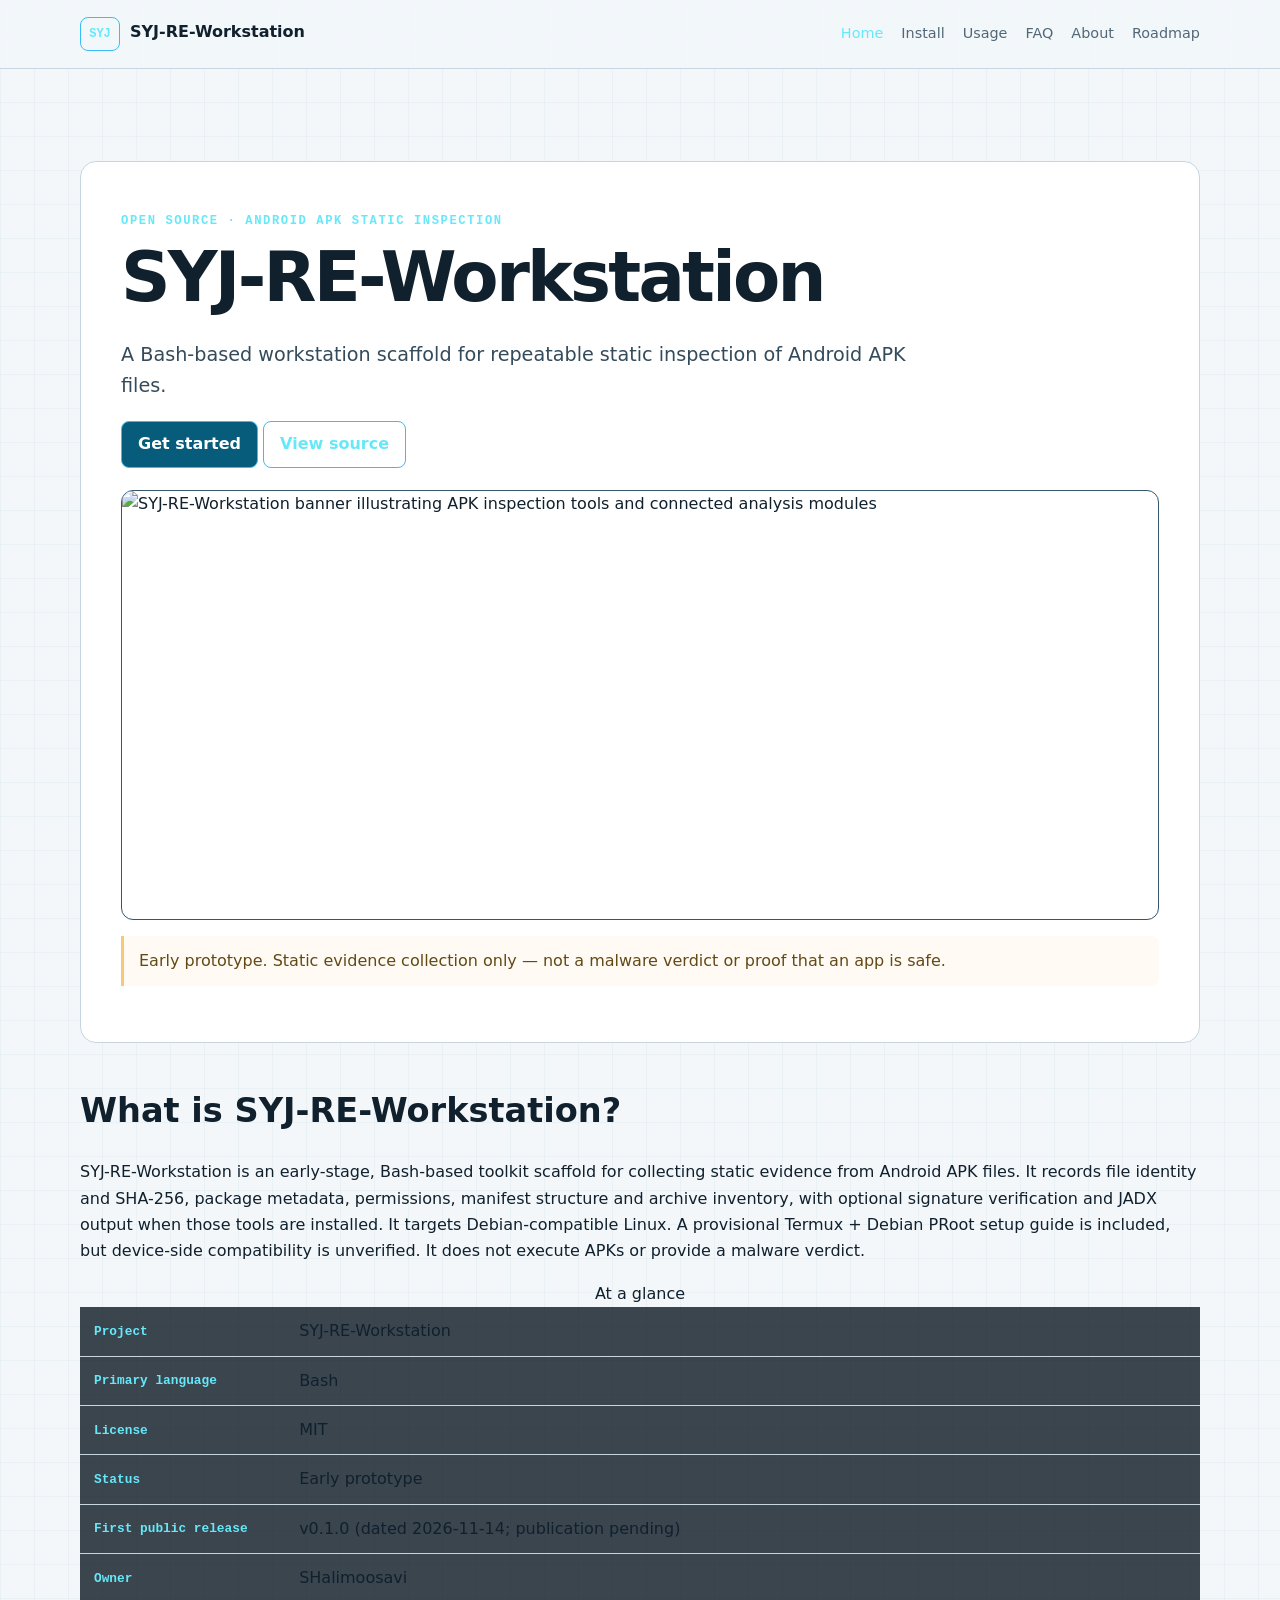
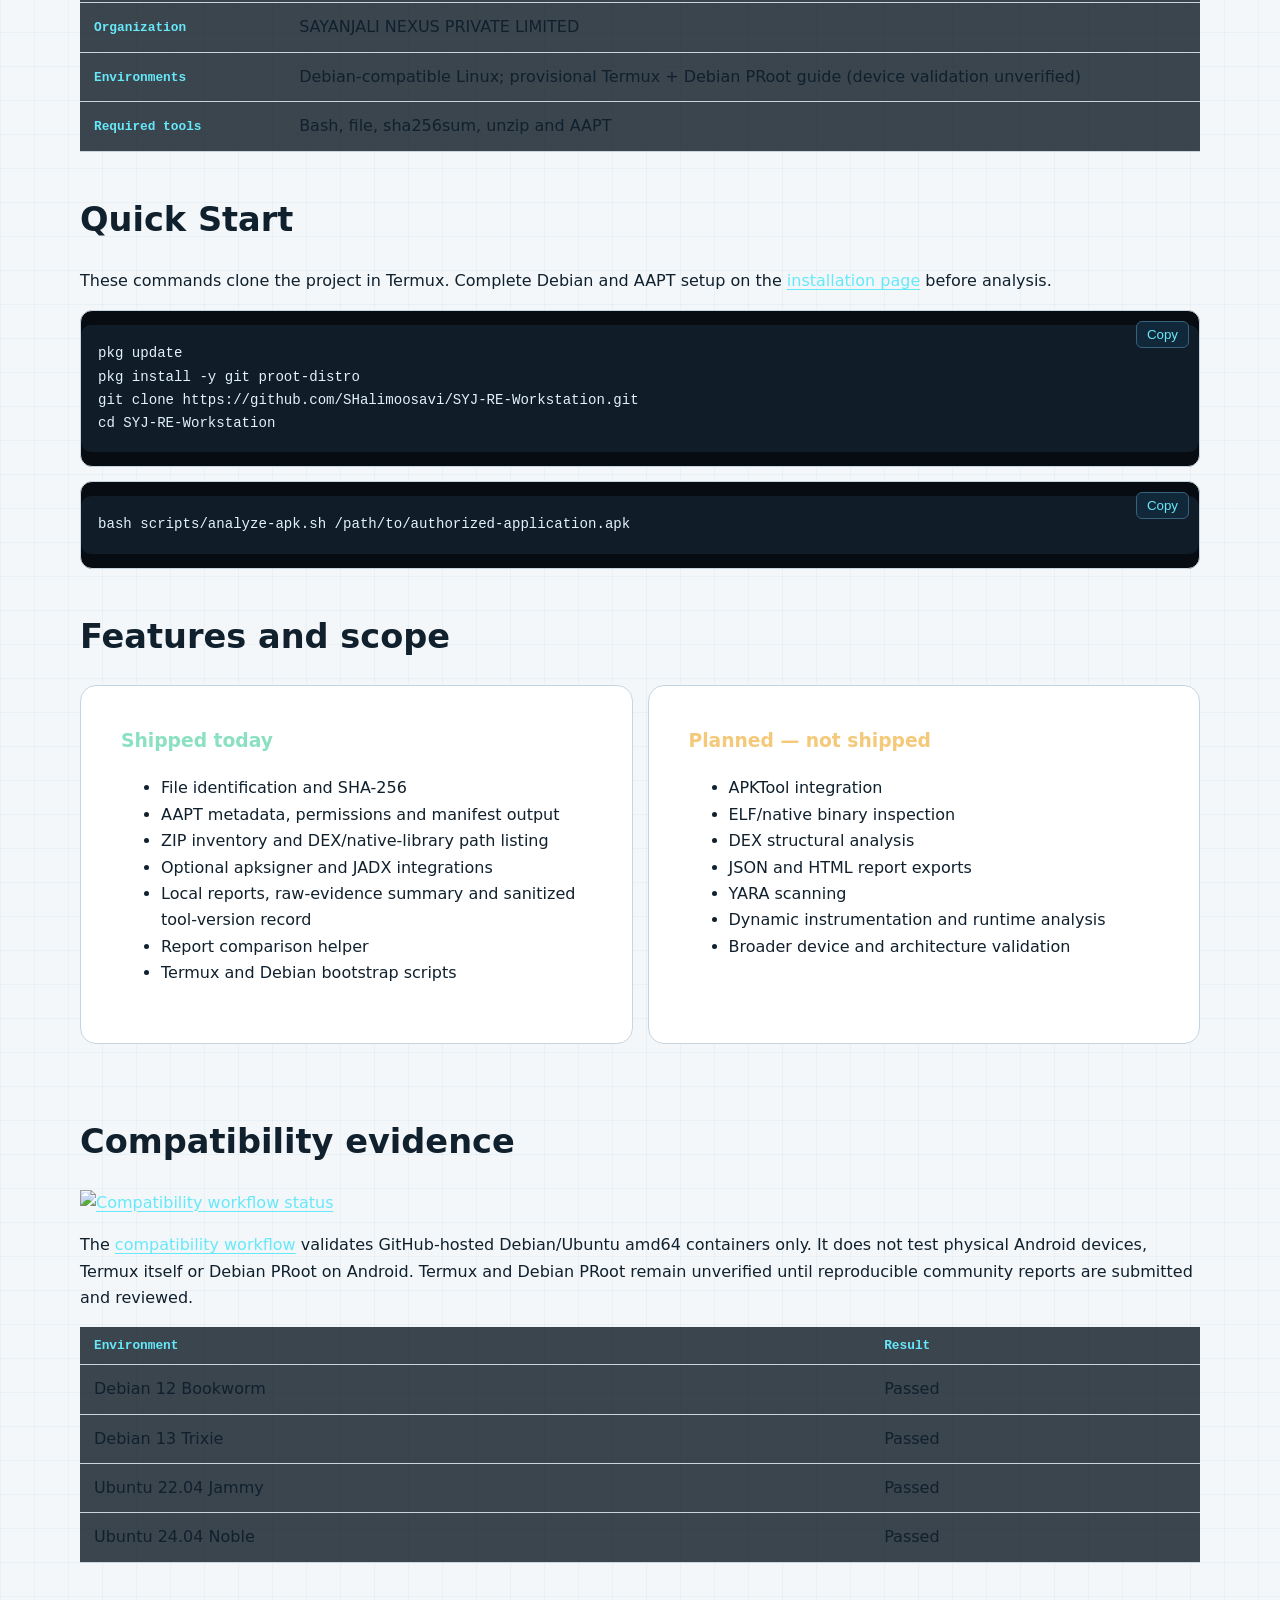
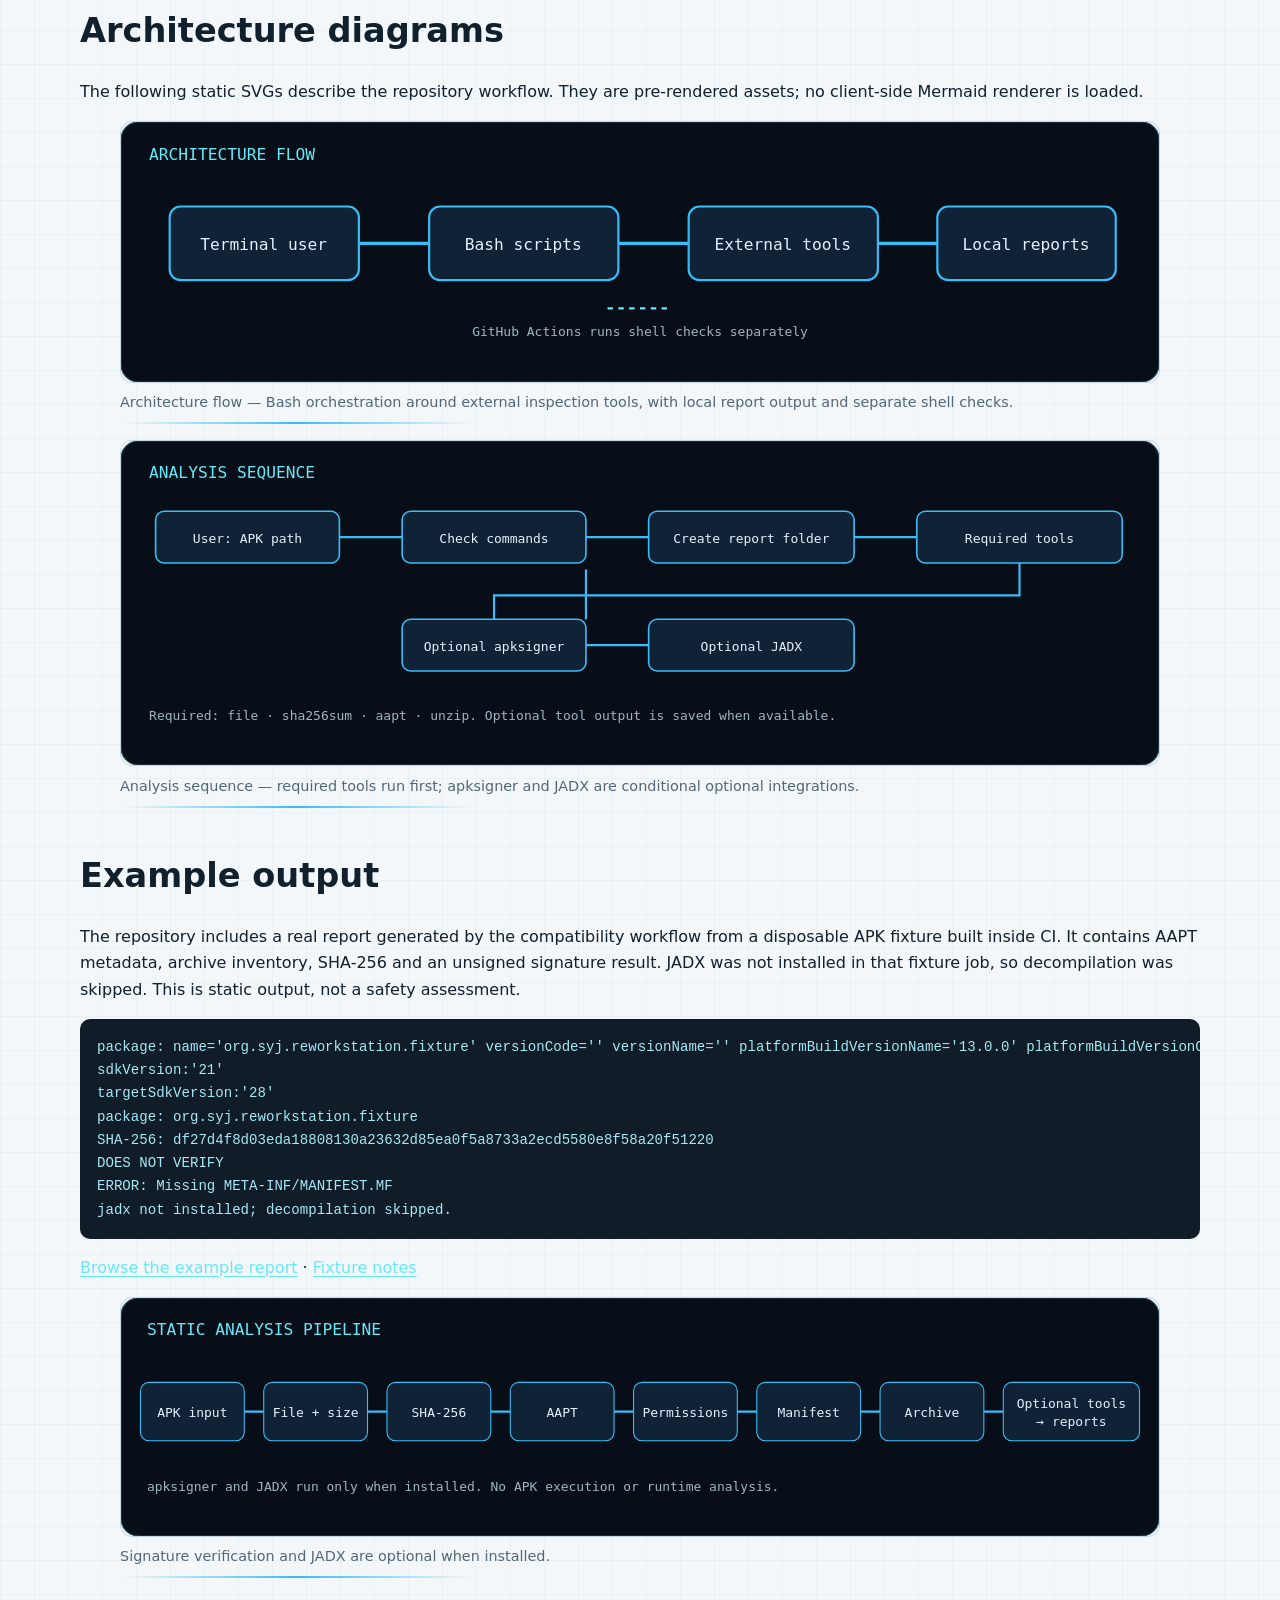
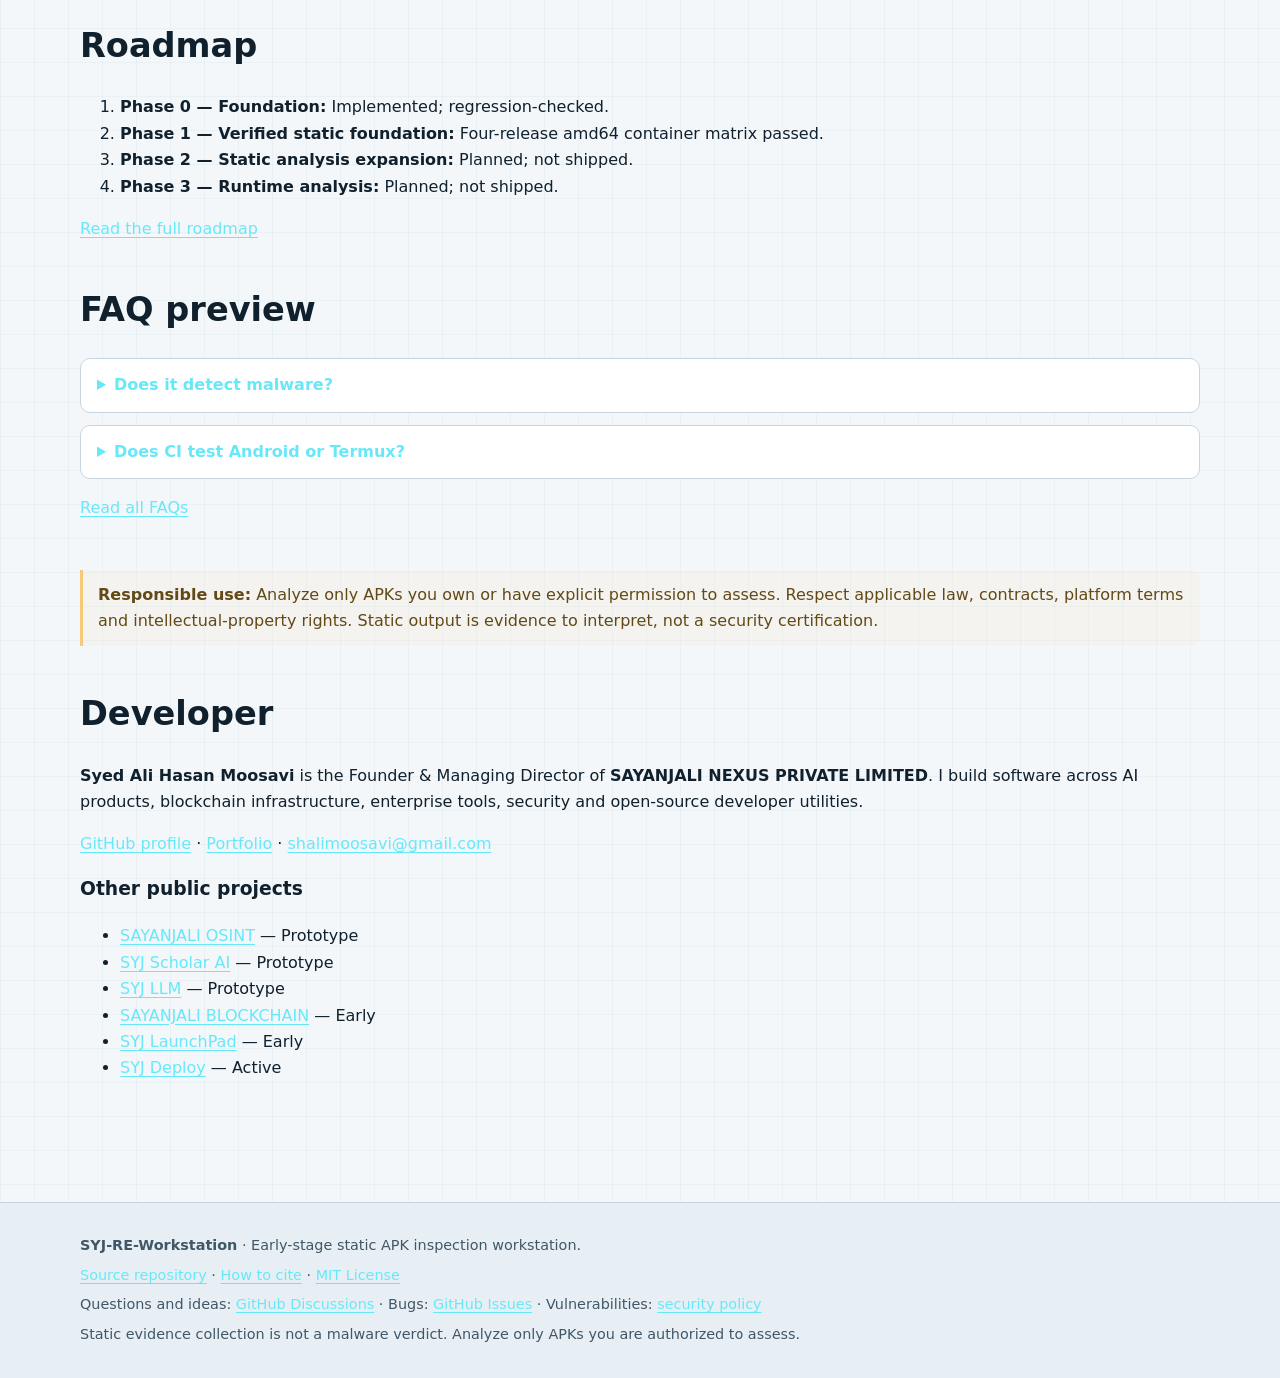
==== site/index.html @ 26a79903 "docs(release): align v0.1.0 date wording" ====
<!DOCTYPE html><html lang="en"><head><meta charset="utf-8"><meta name="google-site-verification" content="RhRpM-kPpzv-uHKu5XET8z_0lpO1PIuzYQjgypyHrho"><meta name="viewport" content="width=device-width, initial-scale=1"><title>SYJ-RE-Workstation | Android APK Static Inspection</title><meta name="description" content="An early-stage Bash workstation for static Android APK evidence collection. Read installation, usage, compatibility and roadmap documentation."><link rel="canonical" href="https://shalimoosavi.github.io/SYJ-RE-Workstation/"><meta property="og:type" content="website"><meta property="og:site_name" content="SYJ-RE-Workstation"><meta property="og:title" content="SYJ-RE-Workstation | Android APK Static Inspection"><meta property="og:description" content="An early-stage Bash workstation for static Android APK evidence collection. Read installation, usage, compatibility and roadmap documentation."><meta property="og:url" content="https://shalimoosavi.github.io/SYJ-RE-Workstation/"><meta property="og:image" content="https://raw.githubusercontent.com/SHalimoosavi/SYJ-RE-Workstation/main/docs/assets/syj-re-workstation-social-preview.png"><meta property="og:image:alt" content="SYJ-RE-Workstation technical banner"><meta name="twitter:card" content="summary_large_image"><meta name="twitter:title" content="SYJ-RE-Workstation | Android APK Static Inspection"><meta name="twitter:description" content="An early-stage Bash workstation for static Android APK evidence collection. Read installation, usage, compatibility and roadmap documentation."><meta name="twitter:image" content="https://raw.githubusercontent.com/SHalimoosavi/SYJ-RE-Workstation/main/docs/assets/syj-re-workstation-social-preview.png"><meta name="theme-color" content="#080d14"><link rel="icon" href="assets/favicon.svg" type="image/svg+xml"><link rel="stylesheet" href="assets/style.css"><script defer src="assets/site.js"></script><script type="application/ld+json">{"@context":"https://schema.org","@graph":[{"@type":"WebSite","@id":"https://shalimoosavi.github.io/SYJ-RE-Workstation/#website","url":"https://shalimoosavi.github.io/SYJ-RE-Workstation/","name":"SYJ-RE-Workstation"},{"@type":"Organization","@id":"https://shalimoosavi.github.io/SYJ-RE-Workstation/#organization","name":"SAYANJALI NEXUS PRIVATE LIMITED","url":"https://github.com/SHalimoosavi"},{"@type":"Person","@id":"https://shalimoosavi.github.io/SYJ-RE-Workstation/#person","name":"Syed Ali Hasan Moosavi","url":"https://github.com/SHalimoosavi","worksFor":{"@id":"https://shalimoosavi.github.io/SYJ-RE-Workstation/#organization"}},{"@type":"SoftwareSourceCode","@id":"https://shalimoosavi.github.io/SYJ-RE-Workstation/#software","name":"SYJ-RE-Workstation","description":"Early-stage Bash-based static inspection of Android APK files.","codeRepository":"https://github.com/SHalimoosavi/SYJ-RE-Workstation","programmingLanguage":"Bash","version":"0.1.0","dateModified":"2026-11-14","license":"https://spdx.org/licenses/MIT.html","author":{"@id":"https://shalimoosavi.github.io/SYJ-RE-Workstation/#person"},"publisher":{"@id":"https://shalimoosavi.github.io/SYJ-RE-Workstation/#organization"}},{"@type":"BreadcrumbList","itemListElement":[{"@type":"ListItem","position":1,"name":"Home","item":"https://shalimoosavi.github.io/SYJ-RE-Workstation/"},{"@type":"ListItem","position":2,"name":"Home","item":"https://shalimoosavi.github.io/SYJ-RE-Workstation/"}]}]}</script></head><body><a class="skip" href="#main">Skip to content</a><header><div class="wrap bar"><a class="brand" href="">SYJ-RE-Workstation</a><button type="button" class="menu" aria-expanded="false" aria-controls="nav">Menu</button><nav id="nav" aria-label="Main navigation"><a href="" aria-current="page">Home</a><a href="install/">Install</a><a href="usage/">Usage</a><a href="faq/">FAQ</a><a href="about/">About</a><a href="roadmap/">Roadmap</a></nav></div></header><main id="main" class="wrap"><section class="hero"><p class="eyebrow">OPEN SOURCE · ANDROID APK STATIC INSPECTION</p><h1>SYJ-RE-Workstation</h1><p class="lead">A Bash-based workstation scaffold for repeatable static inspection of Android APK files.</p><p><a class="btn" href="install/">Get started</a> <a class="btn alt" href="https://github.com/SHalimoosavi/SYJ-RE-Workstation">View source</a></p><img class="banner" src="https://raw.githubusercontent.com/SHalimoosavi/SYJ-RE-Workstation/main/docs/assets/syj-re-workstation-social-preview.png" width="1280" height="640" alt="SYJ-RE-Workstation banner illustrating APK inspection tools and connected analysis modules"><p class="warning">Early prototype. Static evidence collection only — not a malware verdict or proof that an app is safe.</p></section><section><h2>What is SYJ-RE-Workstation?</h2><p>SYJ-RE-Workstation is an early-stage, Bash-based toolkit scaffold for collecting static evidence from Android APK files. It records file identity and SHA-256, package metadata, permissions, manifest structure and archive inventory, with optional signature verification and JADX output when those tools are installed. It targets Debian-compatible Linux. A provisional Termux + Debian PRoot setup guide is included, but device-side compatibility is unverified. It does not execute APKs or provide a malware verdict.</p><table><caption>At a glance</caption><tbody><tr><th scope="row">Project</th><td>SYJ-RE-Workstation</td></tr><tr><th scope="row">Primary language</th><td>Bash</td></tr><tr><th scope="row">License</th><td>MIT</td></tr><tr><th scope="row">Status</th><td>Early prototype</td></tr><tr><th scope="row">First public release</th><td>v0.1.0 (dated 2026-11-14; publication pending)</td></tr><tr><th scope="row">Owner</th><td>SHalimoosavi</td></tr><tr><th scope="row">Organization</th><td>SAYANJALI NEXUS PRIVATE LIMITED</td></tr><tr><th scope="row">Environments</th><td>Debian-compatible Linux; provisional Termux + Debian PRoot guide (device validation unverified)</td></tr><tr><th scope="row">Required tools</th><td>Bash, file, sha256sum, unzip and AAPT</td></tr></tbody></table></section><section><h2>Quick Start</h2><p>These commands clone the project in Termux. Complete Debian and AAPT setup on the <a href="install/">installation page</a> before analysis.</p><div class="code"><button type="button" data-copy="pkg update&#10;pkg install -y git proot-distro&#10;git clone https://github.com/SHalimoosavi/SYJ-RE-Workstation.git&#10;cd SYJ-RE-Workstation">Copy</button><pre>pkg update
pkg install -y git proot-distro
git clone https://github.com/SHalimoosavi/SYJ-RE-Workstation.git
cd SYJ-RE-Workstation</pre></div><div class="code"><button type="button" data-copy="bash scripts/analyze-apk.sh /path/to/authorized-application.apk">Copy</button><pre>bash scripts/analyze-apk.sh /path/to/authorized-application.apk</pre></div></section><section><h2>Features and scope</h2><div class="columns"><article class="panel"><h3 class="good">Shipped today</h3><ul><li>File identification and SHA-256</li><li>AAPT metadata, permissions and manifest output</li><li>ZIP inventory and DEX/native-library path listing</li><li>Optional apksigner and JADX integrations</li><li>Local reports, raw-evidence summary and sanitized tool-version record</li><li>Report comparison helper</li><li>Termux and Debian bootstrap scripts</li></ul></article><article class="panel"><h3 class="planned">Planned — not shipped</h3><ul><li>APKTool integration</li><li>ELF/native binary inspection</li><li>DEX structural analysis</li><li>JSON and HTML report exports</li><li>YARA scanning</li><li>Dynamic instrumentation and runtime analysis</li><li>Broader device and architecture validation</li></ul></article></div></section><section><h2>Compatibility evidence</h2><p><a href="https://github.com/SHalimoosavi/SYJ-RE-Workstation/actions/workflows/compat.yml"><img alt="Compatibility workflow status" src="https://github.com/SHalimoosavi/SYJ-RE-Workstation/actions/workflows/compat.yml/badge.svg"></a></p><p>The <a href="https://github.com/SHalimoosavi/SYJ-RE-Workstation/actions/workflows/compat.yml">compatibility workflow</a> validates GitHub-hosted Debian/Ubuntu amd64 containers only. It does not test physical Android devices, Termux itself or Debian PRoot on Android. Termux and Debian PRoot remain unverified until reproducible community reports are submitted and reviewed.</p><table><thead><tr><th>Environment</th><th>Result</th></tr></thead><tbody><tr><td>Debian 12 Bookworm</td><td>Passed</td></tr><tr><td>Debian 13 Trixie</td><td>Passed</td></tr><tr><td>Ubuntu 22.04 Jammy</td><td>Passed</td></tr><tr><td>Ubuntu 24.04 Noble</td><td>Passed</td></tr></tbody></table></section><section><h2>Architecture diagrams</h2><p>The following static SVGs describe the repository workflow. They are pre-rendered assets; no client-side Mermaid renderer is loaded.</p><figure><img src="assets/architecture.svg" width="960" height="240" alt="Architecture flow: terminal user invokes Bash scripts, which call external inspection tools and write local report files; GitHub Actions runs shell checks"><figcaption>Architecture flow — Bash orchestration around external inspection tools, with local report output and separate shell checks.</figcaption></figure><figure><img src="assets/sequence.svg" width="960" height="300" alt="Sequence diagram: user supplies one APK path, analyzer checks commands and creates a report directory, invokes file, SHA-256, AAPT and unzip, optionally runs apksigner and JADX, then saves evidence and prints the report path"><figcaption>Analysis sequence — required tools run first; apksigner and JADX are conditional optional integrations.</figcaption></figure></section><section><h2>Example output</h2><p>The repository includes a real report generated by the compatibility workflow from a disposable APK fixture built inside CI. It contains AAPT metadata, archive inventory, SHA-256 and an unsigned signature result. JADX was not installed in that fixture job, so decompilation was skipped. This is static output, not a safety assessment.</p><pre><code>package: name='org.syj.reworkstation.fixture' versionCode='' versionName='' platformBuildVersionName='13.0.0' platformBuildVersionCode='33' compileSdkVersion='33' compileSdkVersionCodename='13.0.0'
sdkVersion:'21'
targetSdkVersion:'28'
package: org.syj.reworkstation.fixture
SHA-256: df27d4f8d03eda18808130a23632d85ea0f5a8733a2ecd5580e8f58a20f51220
DOES NOT VERIFY
ERROR: Missing META-INF/MANIFEST.MF
jadx not installed; decompilation skipped.</code></pre><p><a href="https://github.com/SHalimoosavi/SYJ-RE-Workstation/tree/main/docs/example-report">Browse the example report</a> · <a href="https://github.com/SHalimoosavi/SYJ-RE-Workstation/blob/main/docs/example-report/README.md">Fixture notes</a></p><figure><img src="assets/pipeline.svg" width="960" height="220" alt="Static APK analysis pipeline from authorized APK input through file and hash checks, AAPT metadata, permissions, manifest, archive, optional signature and JADX to local reports"><figcaption>Signature verification and JADX are optional when installed.</figcaption></figure></section><section><h2>Roadmap</h2><ol><li><b>Phase 0 — Foundation:</b> Implemented; regression-checked.</li><li><b>Phase 1 — Verified static foundation:</b> Four-release amd64 container matrix passed.</li><li><b>Phase 2 — Static analysis expansion:</b> Planned; not shipped.</li><li><b>Phase 3 — Runtime analysis:</b> Planned; not shipped.</li></ol><a href="roadmap/">Read the full roadmap</a></section><section><h2>FAQ preview</h2><details><summary>Does it detect malware?</summary><p>No. It collects static evidence and does not provide a malware verdict or prove an APK safe.</p></details><details><summary>Does CI test Android or Termux?</summary><p>No. CI covers GitHub-hosted Debian/Ubuntu amd64 containers only.</p></details><p><a href="faq/">Read all FAQs</a></p></section><section class="warning"><b>Responsible use:</b> Analyze only APKs you own or have explicit permission to assess. Respect applicable law, contracts, platform terms and intellectual-property rights. Static output is evidence to interpret, not a security certification.</section><section><h2>Developer</h2><p><strong>Syed Ali Hasan Moosavi</strong> is the Founder &amp; Managing Director of <strong>SAYANJALI NEXUS PRIVATE LIMITED</strong>. I build software across AI products, blockchain infrastructure, enterprise tools, security and open-source developer utilities.</p><p><a href="https://github.com/SHalimoosavi">GitHub profile</a> · <a href="https://shalimoosavi.github.io/moosavi/">Portfolio</a> · <a href="mailto:shalimoosavi@gmail.com">shalimoosavi@gmail.com</a></p><h3>Other public projects</h3><ul><li><a href="https://github.com/SHalimoosavi/sayanjali-osint">SAYANJALI OSINT</a> — Prototype</li><li><a href="https://github.com/SHalimoosavi/SYJ-SCHOLAR-AI">SYJ Scholar AI</a> — Prototype</li><li><a href="https://github.com/SHalimoosavi/SYJ-LLM">SYJ LLM</a> — Prototype</li><li><a href="https://github.com/SHalimoosavi/SAYANJALI-BLOCKCHAIN">SAYANJALI BLOCKCHAIN</a> — Early</li><li><a href="https://github.com/SHalimoosavi/SYJ-LaunchPad">SYJ LaunchPad</a> — Early</li><li><a href="https://github.com/SHalimoosavi/SYJ-DEPLOY">SYJ Deploy</a> — Active</li></ul></section></main><footer><div class="wrap"><p><strong>SYJ-RE-Workstation</strong> · Early-stage static APK inspection workstation.</p><p><a href="https://github.com/SHalimoosavi/SYJ-RE-Workstation">Source repository</a> · <a href="https://github.com/SHalimoosavi/SYJ-RE-Workstation/blob/main/CITATION.cff">How to cite</a> · <a href="https://github.com/SHalimoosavi/SYJ-RE-Workstation/blob/main/LICENSE">MIT License</a></p><p>Questions and ideas: <a href="https://github.com/SHalimoosavi/SYJ-RE-Workstation/discussions">GitHub Discussions</a> · Bugs: <a href="https://github.com/SHalimoosavi/SYJ-RE-Workstation/issues">GitHub Issues</a> · Vulnerabilities: <a href="https://github.com/SHalimoosavi/SYJ-RE-Workstation/blob/main/SECURITY.md">security policy</a></p><p>Static evidence collection is not a malware verdict. Analyze only APKs you are authorized to assess.</p></div></footer></body></html>
---- site/assets/style.css ----
:root{color-scheme:dark light;--bg:#080d14;--panel:#101b27;--text:#e8f1f8;--muted:#a7b7c6;--cyan:#67e8f9;--blue:#38bdf8;--line:#294256;--good:#8be0c2;--planned:#f4c979}*{box-sizing:border-box}html{scroll-behavior:smooth}body{margin:0;background-color:var(--bg);background-image:linear-gradient(rgba(56,189,248,.025) 1px,transparent 1px),linear-gradient(90deg,rgba(56,189,248,.025) 1px,transparent 1px),radial-gradient(circle at 85% 5%,#0d2940 0,transparent 28rem);background-size:34px 34px,34px 34px,auto;color:var(--text);font:16px/1.65 system-ui,-apple-system,BlinkMacSystemFont,"Segoe UI",sans-serif}a{color:var(--cyan);text-underline-offset:3px}a:hover{color:#fff}a:focus-visible,button:focus-visible{outline:3px solid var(--cyan);outline-offset:3px}.wrap{width:min(1120px,calc(100% - 40px));margin:auto}.skip{position:absolute;left:-9999px;top:8px;background:var(--cyan);color:#07111b;padding:8px;z-index:10}.skip:focus{left:12px}header{border-bottom:1px solid var(--line);background:rgba(8,13,20,.94)}.bar{min-height:68px;display:flex;align-items:center;justify-content:space-between;gap:18px}.brand{font-weight:800;color:var(--text);text-decoration:none}.brand:before{content:"SYJ";display:inline-grid;place-items:center;margin-right:10px;width:38px;height:32px;border:1px solid var(--blue);border-radius:8px;color:var(--cyan);font:700 12px ui-monospace,monospace}nav{display:flex;gap:18px;flex-wrap:wrap}nav a{font-size:.9rem;color:var(--muted);text-decoration:none}nav a[aria-current=page],nav a:hover{color:var(--cyan)}.menu{display:none;background:#132334;color:var(--text);border:1px solid var(--line);border-radius:8px;padding:7px 12px}.wrap#main,main.wrap{padding-block:44px 72px}.hero,.panel,.faq{border:1px solid var(--line);border-radius:16px;background:linear-gradient(145deg,rgba(19,35,52,.94),rgba(9,20,31,.9));padding:clamp(20px,4vw,40px);margin-bottom:30px}.eyebrow{color:var(--cyan);font:700 .76rem ui-monospace,monospace;letter-spacing:.13em;text-transform:uppercase}.hero h1,.heading h1{font-size:clamp(2.2rem,6vw,4.3rem);line-height:1.08;letter-spacing:-.04em;margin:.35em 0}.lead{font-size:1.2rem;color:#c6d6e2;max-width:800px}.banner{display:block;width:100%;height:auto;max-height:430px;object-fit:cover;border:1px solid #34556b;border-radius:12px;margin-top:22px}.btn{display:inline-block;padding:9px 16px;border:1px solid var(--blue);border-radius:8px;background:#075b7b;color:#fff;text-decoration:none;font-weight:700}.btn.alt{background:transparent;color:var(--cyan)}.warning{border-left:3px solid var(--planned);padding:12px 15px;background:rgba(244,201,121,.08);color:#f0dfbd;border-radius:0 8px 8px 0}.eyebrow+h1{margin-top:8px}section{margin:48px 0}h2{font-size:clamp(1.5rem,3vw,2.1rem);line-height:1.2}h3{margin-top:0}.facts{display:grid;grid-template-columns:repeat(3,1fr);gap:12px;margin-top:22px}.facts>div{padding:15px;border:1px solid var(--line);border-radius:11px;background:var(--panel)}small{display:block;color:var(--muted)}.facts b{display:block}.columns{display:grid;grid-template-columns:1fr 1fr;gap:15px}.good{color:var(--good)}.planned{color:var(--planned)}.code{position:relative;background:#070c12;border:1px solid var(--line);border-radius:12px;margin:14px 0;overflow:hidden}.code button{position:absolute;right:10px;top:10px;background:#11283a;color:var(--cyan);border:1px solid #37627c;border-radius:6px;padding:5px 10px;cursor:pointer}.code pre,pre{overflow:auto;padding:17px;background:#070c12;color:#d8edf8;font: .88rem/1.65 ui-monospace,SFMono-Regular,Consolas,monospace;border-radius:10px}code{font-family:ui-monospace,monospace;color:#a5e9f6}table{border-collapse:collapse;width:100%;margin:16px 0;background:rgba(12,24,36,.8)}th,td{text-align:left;padding:11px 14px;border-bottom:1px solid var(--line)}th{color:var(--cyan);font:700 .8rem ui-monospace,monospace}figure img{width:100%;height:auto;border:1px solid var(--line);border-radius:12px}figcaption,footer{color:var(--muted);font-size:.9rem}.faq{padding:18px 22px;margin:14px 0}.faq h2{font-size:1.18rem;margin:0 0 8px}.faq p{margin:0;color:#c8d6e0}details{background:var(--panel);border:1px solid var(--line);padding:13px 16px;border-radius:10px;margin:12px 0}summary{cursor:pointer;color:var(--cyan);font-weight:700}footer{border-top:1px solid var(--line);background:#070b11;padding:25px 0}footer p{margin:6px 0}@media(max-width:760px){.facts{grid-template-columns:1fr 1fr}.columns{grid-template-columns:1fr}.menu{display:block}nav{display:none;position:absolute;top:68px;left:0;right:0;padding:15px 22px;background:#09121d;z-index:4;flex-direction:column}nav.open{display:flex}}@media(max-width:480px){.wrap{width:calc(100% - 28px)}.facts{grid-template-columns:1fr}.hero{padding:20px}}@media(prefers-reduced-motion:reduce){*,*::before,*::after{scroll-behavior:auto!important;animation:none!important;transition:none!important}}@media(prefers-color-scheme:light){:root{--bg:#f3f7fa;--panel:#fff;--text:#10202d;--muted:#526777;--line:#c6d5df}body{background-color:var(--bg);background-image:linear-gradient(rgba(0,90,130,.035) 1px,transparent 1px),linear-gradient(90deg,rgba(0,90,130,.035) 1px,transparent 1px)}header{background:rgba(243,247,250,.96)}.hero,.panel,.faq,.facts>div{background:#fff}.lead{color:#344b5b}.warning{color:#624916}.code pre,pre{background:#101c28;color:#e2f2fa}footer{background:#e7eff4;color:#405767}}
.terminal-demo{border:1px solid #31556d;border-radius:12px;background:#070c12;overflow:hidden;margin:18px 0}.term-label{margin:0;padding:9px 15px;color:#67e8f9;border-bottom:1px solid #294256;font:700 .75rem ui-monospace,monospace;letter-spacing:.12em}.terminal-demo pre{margin:0;white-space:pre-wrap}.terminal-demo code{display:block;overflow:hidden;max-width:100%;animation:type-reveal 3.2s steps(62,end) both}.hero{animation:fade-rise .65s ease both}section{animation:fade-rise .55s ease both}figure{position:relative}figure:after{content:"";display:block;height:2px;width:34%;margin-top:7px;background:linear-gradient(90deg,transparent,#38bdf8,transparent);animation:flow-line 6s linear infinite}@keyframes fade-rise{from{opacity:0;transform:translateY(9px)}to{opacity:1;transform:translateY(0)}}@keyframes type-reveal{from{max-height:0}to{max-height:220px}}@keyframes flow-line{from{transform:translateX(0)}to{transform:translateX(190%)}}@media(prefers-reduced-motion:reduce){.terminal-demo code{animation:none}figure:after{animation:none}}
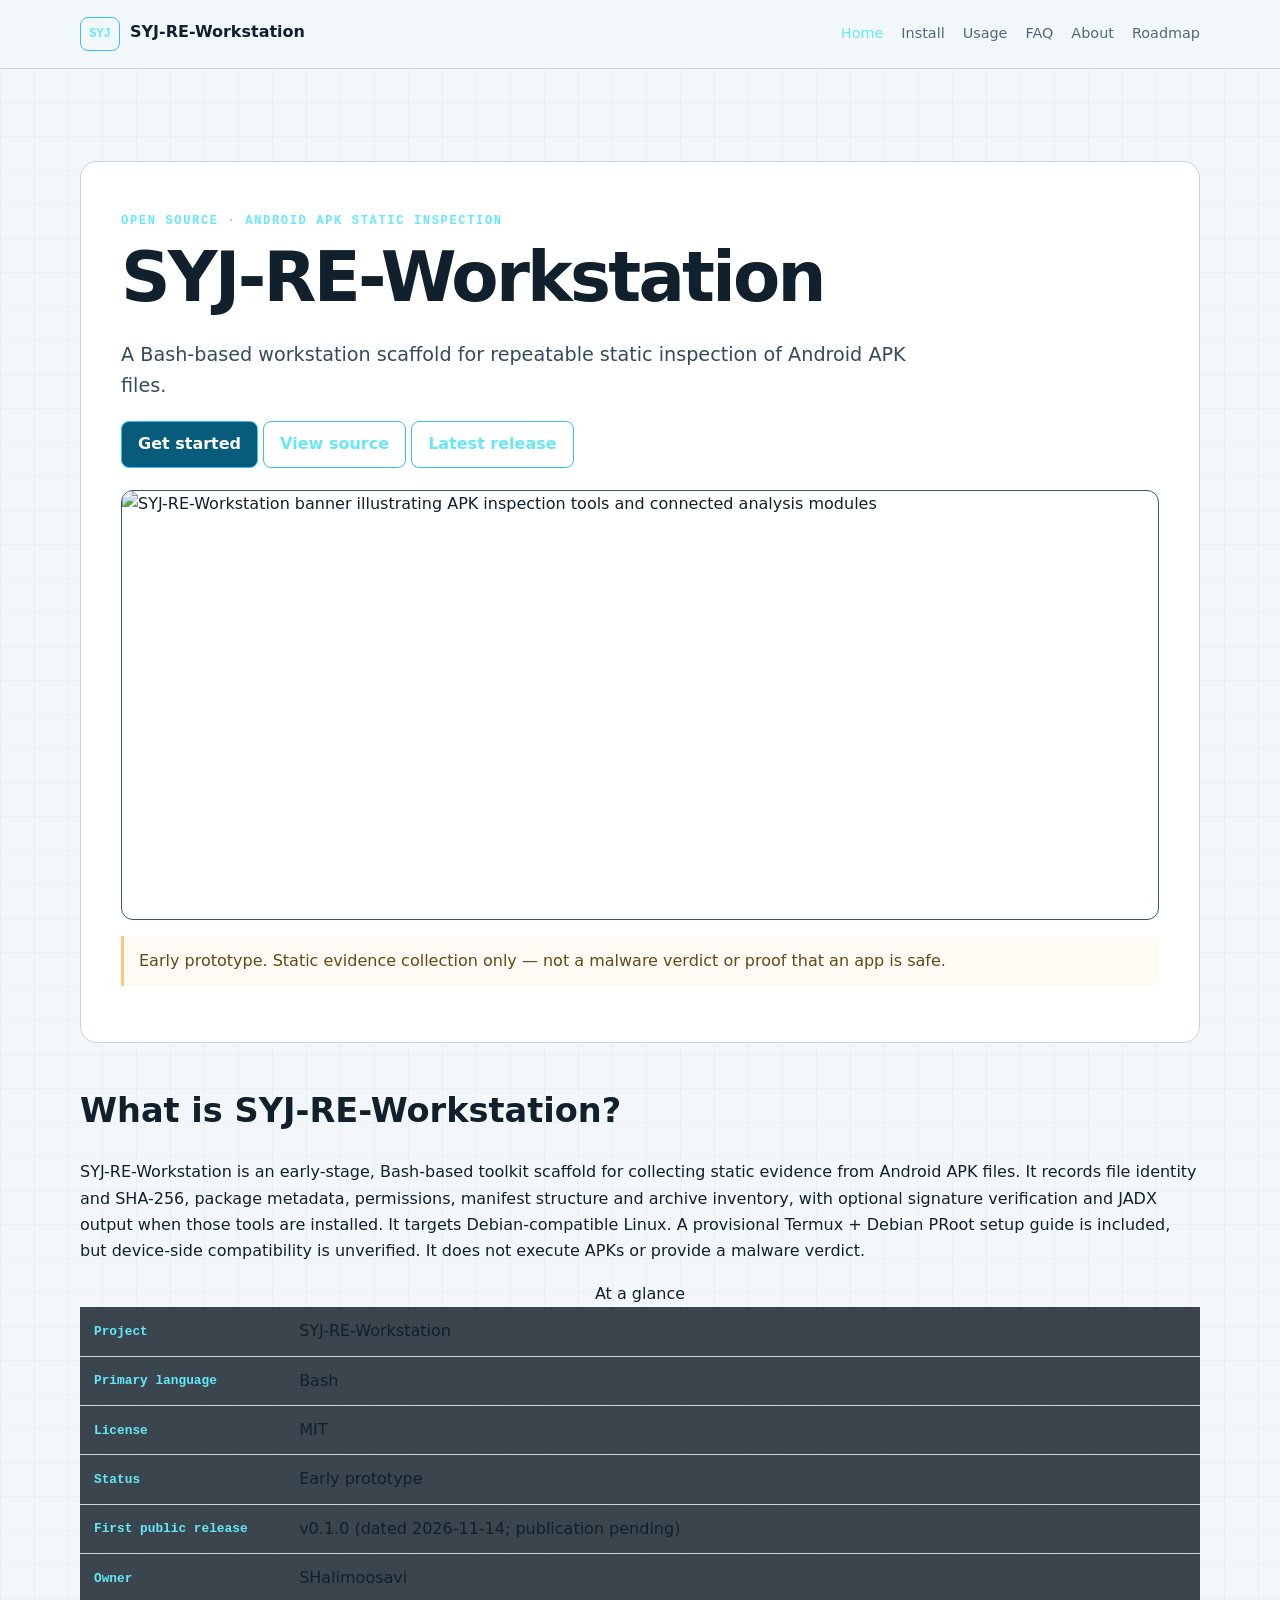
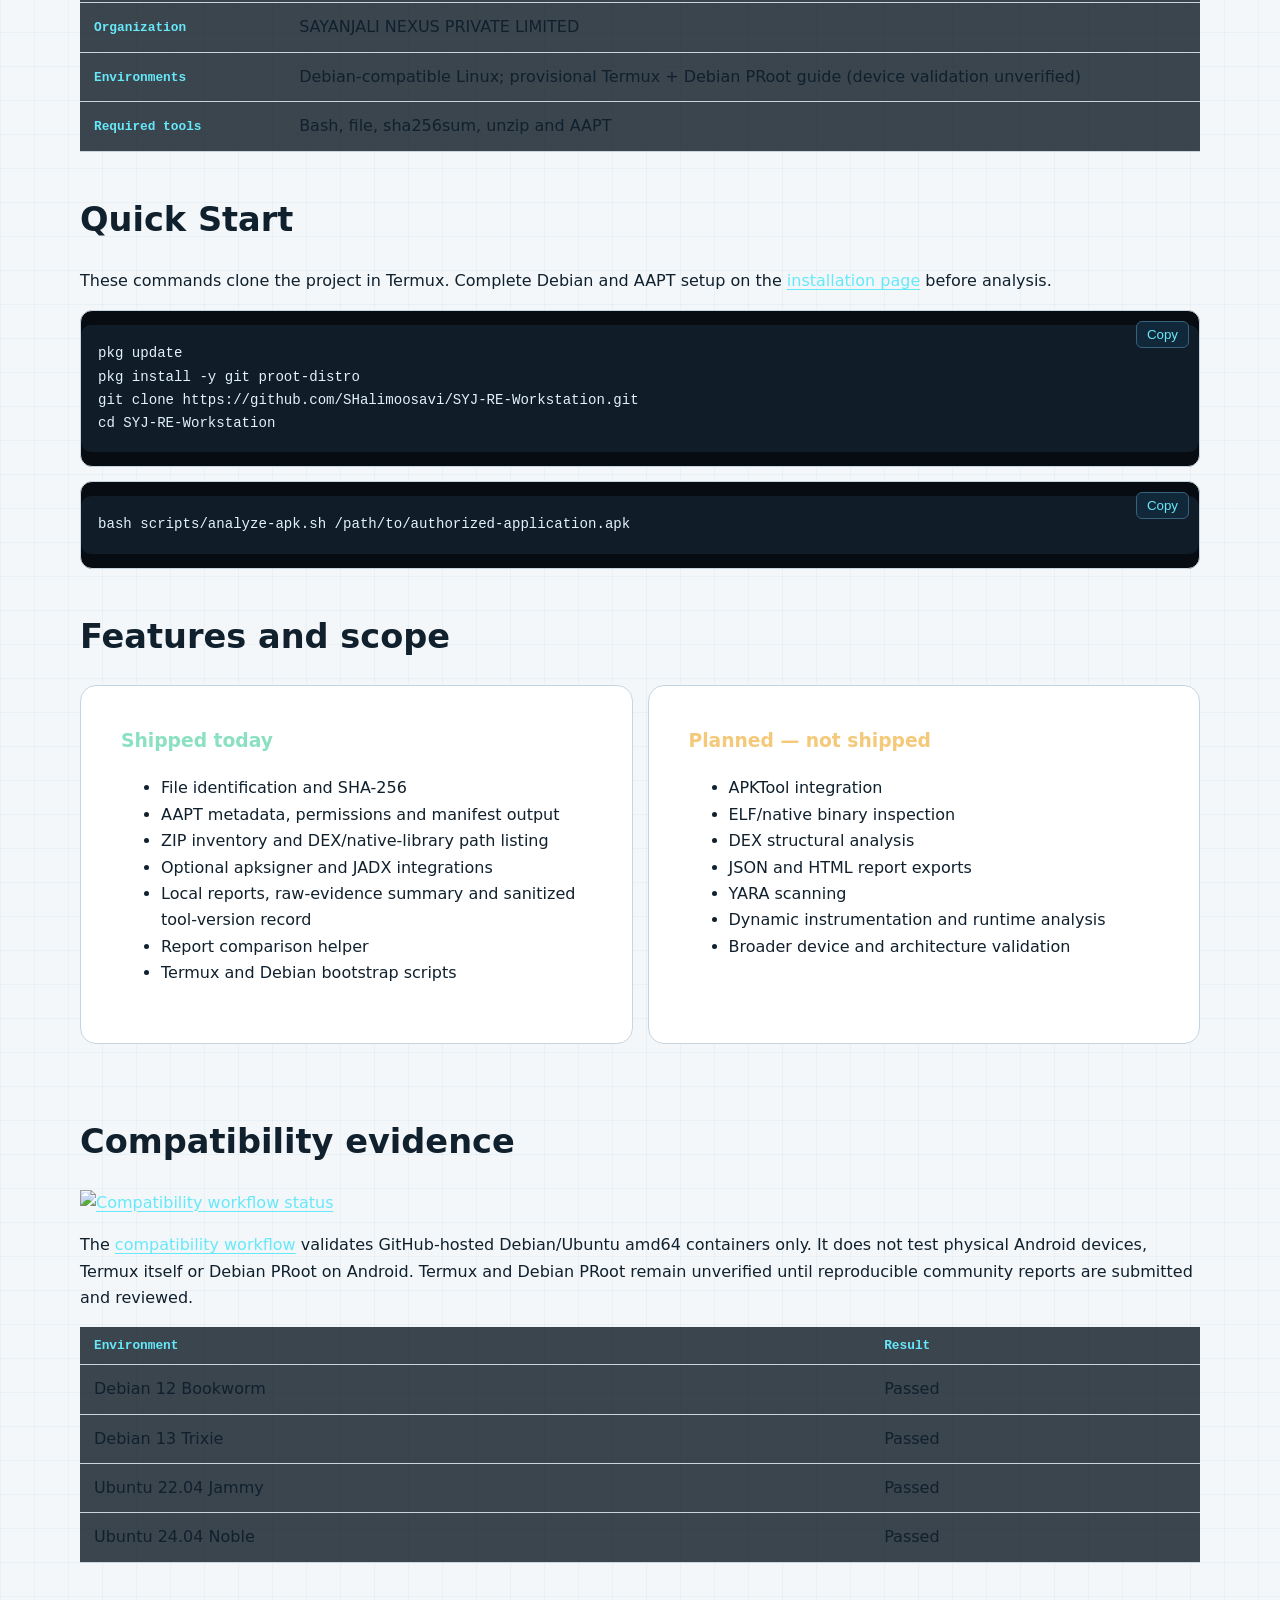
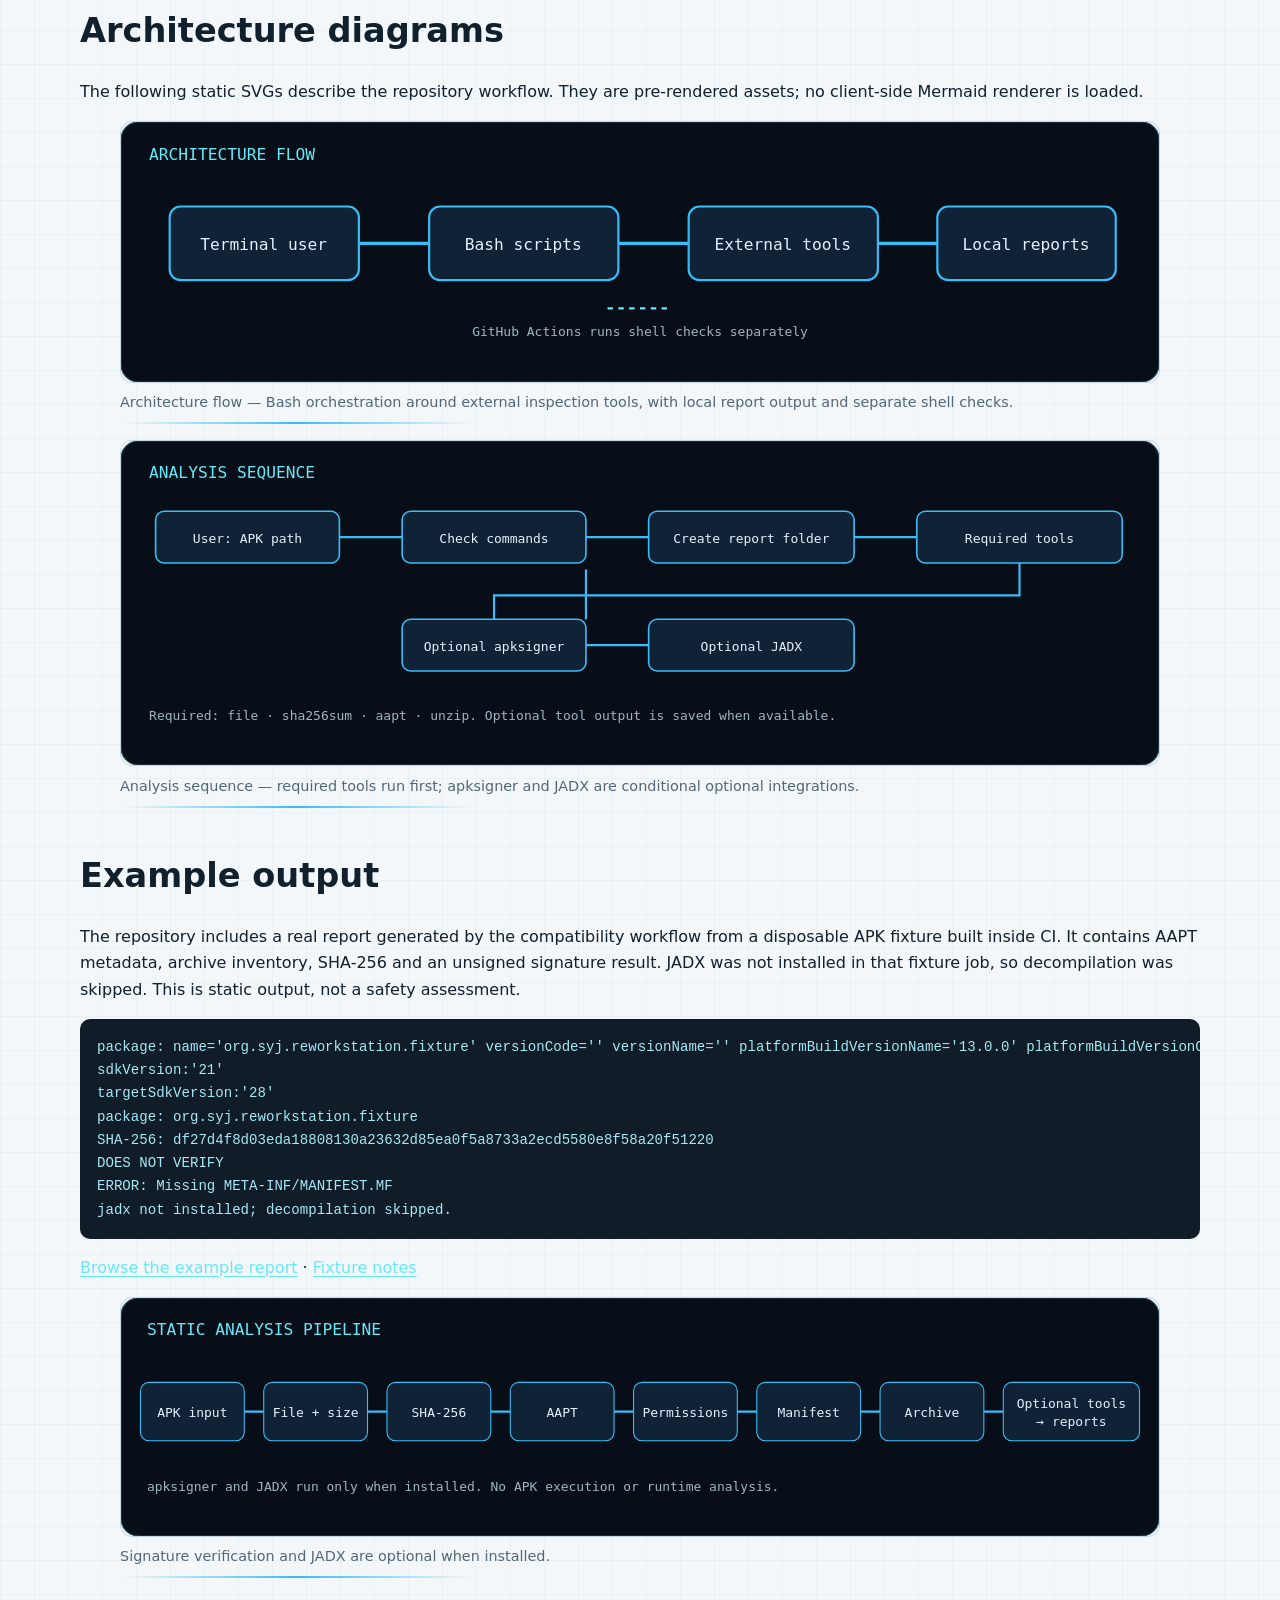
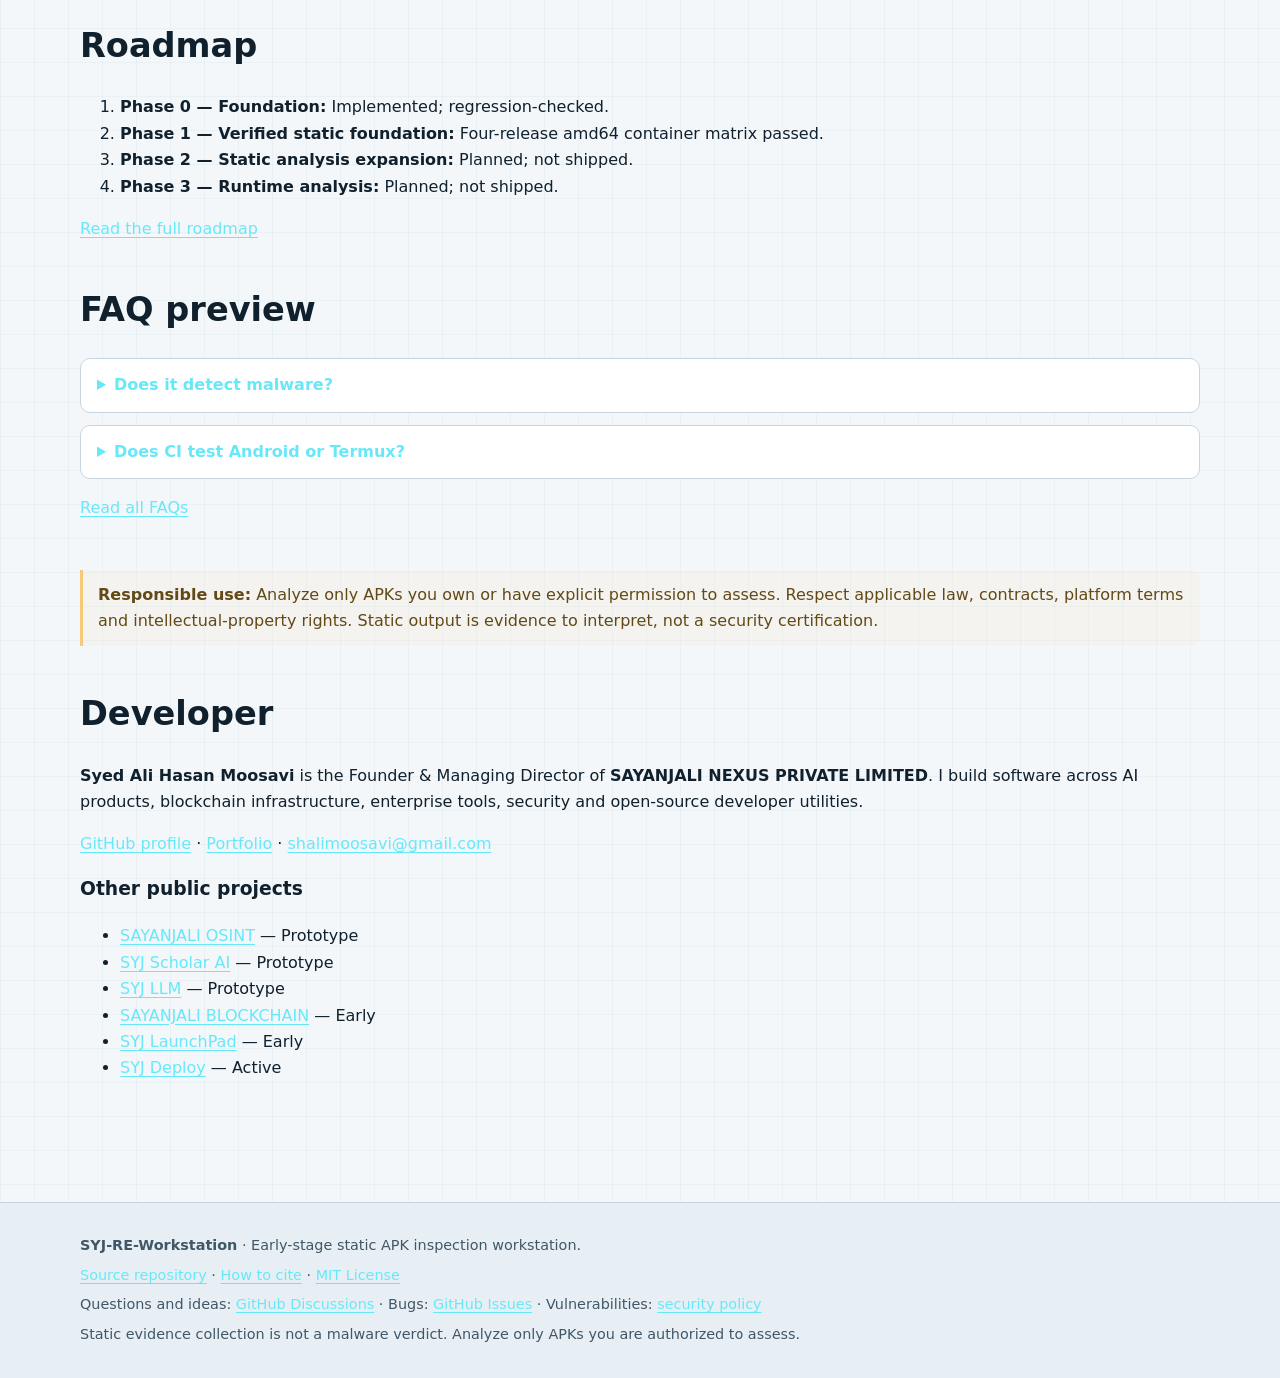
==== commit 69633e4b: "docs: add latest release link to website" ====
--- a/site/index.html
+++ b/site/index.html
@@ -1,4 +1,4 @@
-<!DOCTYPE html><html lang="en"><head><meta charset="utf-8"><meta name="google-site-verification" content="RhRpM-kPpzv-uHKu5XET8z_0lpO1PIuzYQjgypyHrho"><meta name="viewport" content="width=device-width, initial-scale=1"><title>SYJ-RE-Workstation | Android APK Static Inspection</title><meta name="description" content="An early-stage Bash workstation for static Android APK evidence collection. Read installation, usage, compatibility and roadmap documentation."><link rel="canonical" href="https://shalimoosavi.github.io/SYJ-RE-Workstation/"><meta property="og:type" content="website"><meta property="og:site_name" content="SYJ-RE-Workstation"><meta property="og:title" content="SYJ-RE-Workstation | Android APK Static Inspection"><meta property="og:description" content="An early-stage Bash workstation for static Android APK evidence collection. Read installation, usage, compatibility and roadmap documentation."><meta property="og:url" content="https://shalimoosavi.github.io/SYJ-RE-Workstation/"><meta property="og:image" content="https://raw.githubusercontent.com/SHalimoosavi/SYJ-RE-Workstation/main/docs/assets/syj-re-workstation-social-preview.png"><meta property="og:image:alt" content="SYJ-RE-Workstation technical banner"><meta name="twitter:card" content="summary_large_image"><meta name="twitter:title" content="SYJ-RE-Workstation | Android APK Static Inspection"><meta name="twitter:description" content="An early-stage Bash workstation for static Android APK evidence collection. Read installation, usage, compatibility and roadmap documentation."><meta name="twitter:image" content="https://raw.githubusercontent.com/SHalimoosavi/SYJ-RE-Workstation/main/docs/assets/syj-re-workstation-social-preview.png"><meta name="theme-color" content="#080d14"><link rel="icon" href="assets/favicon.svg" type="image/svg+xml"><link rel="stylesheet" href="assets/style.css"><script defer src="assets/site.js"></script><script type="application/ld+json">{"@context":"https://schema.org","@graph":[{"@type":"WebSite","@id":"https://shalimoosavi.github.io/SYJ-RE-Workstation/#website","url":"https://shalimoosavi.github.io/SYJ-RE-Workstation/","name":"SYJ-RE-Workstation"},{"@type":"Organization","@id":"https://shalimoosavi.github.io/SYJ-RE-Workstation/#organization","name":"SAYANJALI NEXUS PRIVATE LIMITED","url":"https://github.com/SHalimoosavi"},{"@type":"Person","@id":"https://shalimoosavi.github.io/SYJ-RE-Workstation/#person","name":"Syed Ali Hasan Moosavi","url":"https://github.com/SHalimoosavi","worksFor":{"@id":"https://shalimoosavi.github.io/SYJ-RE-Workstation/#organization"}},{"@type":"SoftwareSourceCode","@id":"https://shalimoosavi.github.io/SYJ-RE-Workstation/#software","name":"SYJ-RE-Workstation","description":"Early-stage Bash-based static inspection of Android APK files.","codeRepository":"https://github.com/SHalimoosavi/SYJ-RE-Workstation","programmingLanguage":"Bash","version":"0.1.0","dateModified":"2026-11-14","license":"https://spdx.org/licenses/MIT.html","author":{"@id":"https://shalimoosavi.github.io/SYJ-RE-Workstation/#person"},"publisher":{"@id":"https://shalimoosavi.github.io/SYJ-RE-Workstation/#organization"}},{"@type":"BreadcrumbList","itemListElement":[{"@type":"ListItem","position":1,"name":"Home","item":"https://shalimoosavi.github.io/SYJ-RE-Workstation/"},{"@type":"ListItem","position":2,"name":"Home","item":"https://shalimoosavi.github.io/SYJ-RE-Workstation/"}]}]}</script></head><body><a class="skip" href="#main">Skip to content</a><header><div class="wrap bar"><a class="brand" href="">SYJ-RE-Workstation</a><button type="button" class="menu" aria-expanded="false" aria-controls="nav">Menu</button><nav id="nav" aria-label="Main navigation"><a href="" aria-current="page">Home</a><a href="install/">Install</a><a href="usage/">Usage</a><a href="faq/">FAQ</a><a href="about/">About</a><a href="roadmap/">Roadmap</a></nav></div></header><main id="main" class="wrap"><section class="hero"><p class="eyebrow">OPEN SOURCE · ANDROID APK STATIC INSPECTION</p><h1>SYJ-RE-Workstation</h1><p class="lead">A Bash-based workstation scaffold for repeatable static inspection of Android APK files.</p><p><a class="btn" href="install/">Get started</a> <a class="btn alt" href="https://github.com/SHalimoosavi/SYJ-RE-Workstation">View source</a></p><img class="banner" src="https://raw.githubusercontent.com/SHalimoosavi/SYJ-RE-Workstation/main/docs/assets/syj-re-workstation-social-preview.png" width="1280" height="640" alt="SYJ-RE-Workstation banner illustrating APK inspection tools and connected analysis modules"><p class="warning">Early prototype. Static evidence collection only — not a malware verdict or proof that an app is safe.</p></section><section><h2>What is SYJ-RE-Workstation?</h2><p>SYJ-RE-Workstation is an early-stage, Bash-based toolkit scaffold for collecting static evidence from Android APK files. It records file identity and SHA-256, package metadata, permissions, manifest structure and archive inventory, with optional signature verification and JADX output when those tools are installed. It targets Debian-compatible Linux. A provisional Termux + Debian PRoot setup guide is included, but device-side compatibility is unverified. It does not execute APKs or provide a malware verdict.</p><table><caption>At a glance</caption><tbody><tr><th scope="row">Project</th><td>SYJ-RE-Workstation</td></tr><tr><th scope="row">Primary language</th><td>Bash</td></tr><tr><th scope="row">License</th><td>MIT</td></tr><tr><th scope="row">Status</th><td>Early prototype</td></tr><tr><th scope="row">First public release</th><td>v0.1.0 (dated 2026-11-14; publication pending)</td></tr><tr><th scope="row">Owner</th><td>SHalimoosavi</td></tr><tr><th scope="row">Organization</th><td>SAYANJALI NEXUS PRIVATE LIMITED</td></tr><tr><th scope="row">Environments</th><td>Debian-compatible Linux; provisional Termux + Debian PRoot guide (device validation unverified)</td></tr><tr><th scope="row">Required tools</th><td>Bash, file, sha256sum, unzip and AAPT</td></tr></tbody></table></section><section><h2>Quick Start</h2><p>These commands clone the project in Termux. Complete Debian and AAPT setup on the <a href="install/">installation page</a> before analysis.</p><div class="code"><button type="button" data-copy="pkg update&#10;pkg install -y git proot-distro&#10;git clone https://github.com/SHalimoosavi/SYJ-RE-Workstation.git&#10;cd SYJ-RE-Workstation">Copy</button><pre>pkg update
+<!DOCTYPE html><html lang="en"><head><meta charset="utf-8"><meta name="google-site-verification" content="RhRpM-kPpzv-uHKu5XET8z_0lpO1PIuzYQjgypyHrho"><meta name="viewport" content="width=device-width, initial-scale=1"><title>SYJ-RE-Workstation | Android APK Static Inspection</title><meta name="description" content="An early-stage Bash workstation for static Android APK evidence collection. Read installation, usage, compatibility and roadmap documentation."><link rel="canonical" href="https://shalimoosavi.github.io/SYJ-RE-Workstation/"><meta property="og:type" content="website"><meta property="og:site_name" content="SYJ-RE-Workstation"><meta property="og:title" content="SYJ-RE-Workstation | Android APK Static Inspection"><meta property="og:description" content="An early-stage Bash workstation for static Android APK evidence collection. Read installation, usage, compatibility and roadmap documentation."><meta property="og:url" content="https://shalimoosavi.github.io/SYJ-RE-Workstation/"><meta property="og:image" content="https://raw.githubusercontent.com/SHalimoosavi/SYJ-RE-Workstation/main/docs/assets/syj-re-workstation-social-preview.png"><meta property="og:image:alt" content="SYJ-RE-Workstation technical banner"><meta name="twitter:card" content="summary_large_image"><meta name="twitter:title" content="SYJ-RE-Workstation | Android APK Static Inspection"><meta name="twitter:description" content="An early-stage Bash workstation for static Android APK evidence collection. Read installation, usage, compatibility and roadmap documentation."><meta name="twitter:image" content="https://raw.githubusercontent.com/SHalimoosavi/SYJ-RE-Workstation/main/docs/assets/syj-re-workstation-social-preview.png"><meta name="theme-color" content="#080d14"><link rel="icon" href="assets/favicon.svg" type="image/svg+xml"><link rel="stylesheet" href="assets/style.css"><script defer src="assets/site.js"></script><script type="application/ld+json">{"@context":"https://schema.org","@graph":[{"@type":"WebSite","@id":"https://shalimoosavi.github.io/SYJ-RE-Workstation/#website","url":"https://shalimoosavi.github.io/SYJ-RE-Workstation/","name":"SYJ-RE-Workstation"},{"@type":"Organization","@id":"https://shalimoosavi.github.io/SYJ-RE-Workstation/#organization","name":"SAYANJALI NEXUS PRIVATE LIMITED","url":"https://github.com/SHalimoosavi"},{"@type":"Person","@id":"https://shalimoosavi.github.io/SYJ-RE-Workstation/#person","name":"Syed Ali Hasan Moosavi","url":"https://github.com/SHalimoosavi","worksFor":{"@id":"https://shalimoosavi.github.io/SYJ-RE-Workstation/#organization"}},{"@type":"SoftwareSourceCode","@id":"https://shalimoosavi.github.io/SYJ-RE-Workstation/#software","name":"SYJ-RE-Workstation","description":"Early-stage Bash-based static inspection of Android APK files.","codeRepository":"https://github.com/SHalimoosavi/SYJ-RE-Workstation","programmingLanguage":"Bash","version":"0.1.0","dateModified":"2026-11-14","license":"https://spdx.org/licenses/MIT.html","author":{"@id":"https://shalimoosavi.github.io/SYJ-RE-Workstation/#person"},"publisher":{"@id":"https://shalimoosavi.github.io/SYJ-RE-Workstation/#organization"}},{"@type":"BreadcrumbList","itemListElement":[{"@type":"ListItem","position":1,"name":"Home","item":"https://shalimoosavi.github.io/SYJ-RE-Workstation/"},{"@type":"ListItem","position":2,"name":"Home","item":"https://shalimoosavi.github.io/SYJ-RE-Workstation/"}]}]}</script></head><body><a class="skip" href="#main">Skip to content</a><header><div class="wrap bar"><a class="brand" href="">SYJ-RE-Workstation</a><button type="button" class="menu" aria-expanded="false" aria-controls="nav">Menu</button><nav id="nav" aria-label="Main navigation"><a href="" aria-current="page">Home</a><a href="install/">Install</a><a href="usage/">Usage</a><a href="faq/">FAQ</a><a href="about/">About</a><a href="roadmap/">Roadmap</a></nav></div></header><main id="main" class="wrap"><section class="hero"><p class="eyebrow">OPEN SOURCE · ANDROID APK STATIC INSPECTION</p><h1>SYJ-RE-Workstation</h1><p class="lead">A Bash-based workstation scaffold for repeatable static inspection of Android APK files.</p><p><a class="btn" href="install/">Get started</a> <a class="btn alt" href="https://github.com/SHalimoosavi/SYJ-RE-Workstation">View source</a> <a class="btn alt" href="https://github.com/SHalimoosavi/SYJ-RE-Workstation/releases/latest">Latest release</a></p><img class="banner" src="https://raw.githubusercontent.com/SHalimoosavi/SYJ-RE-Workstation/main/docs/assets/syj-re-workstation-social-preview.png" width="1280" height="640" alt="SYJ-RE-Workstation banner illustrating APK inspection tools and connected analysis modules"><p class="warning">Early prototype. Static evidence collection only — not a malware verdict or proof that an app is safe.</p></section><section><h2>What is SYJ-RE-Workstation?</h2><p>SYJ-RE-Workstation is an early-stage, Bash-based toolkit scaffold for collecting static evidence from Android APK files. It records file identity and SHA-256, package metadata, permissions, manifest structure and archive inventory, with optional signature verification and JADX output when those tools are installed. It targets Debian-compatible Linux. A provisional Termux + Debian PRoot setup guide is included, but device-side compatibility is unverified. It does not execute APKs or provide a malware verdict.</p><table><caption>At a glance</caption><tbody><tr><th scope="row">Project</th><td>SYJ-RE-Workstation</td></tr><tr><th scope="row">Primary language</th><td>Bash</td></tr><tr><th scope="row">License</th><td>MIT</td></tr><tr><th scope="row">Status</th><td>Early prototype</td></tr><tr><th scope="row">First public release</th><td>v0.1.0 (dated 2026-11-14; publication pending)</td></tr><tr><th scope="row">Owner</th><td>SHalimoosavi</td></tr><tr><th scope="row">Organization</th><td>SAYANJALI NEXUS PRIVATE LIMITED</td></tr><tr><th scope="row">Environments</th><td>Debian-compatible Linux; provisional Termux + Debian PRoot guide (device validation unverified)</td></tr><tr><th scope="row">Required tools</th><td>Bash, file, sha256sum, unzip and AAPT</td></tr></tbody></table></section><section><h2>Quick Start</h2><p>These commands clone the project in Termux. Complete Debian and AAPT setup on the <a href="install/">installation page</a> before analysis.</p><div class="code"><button type="button" data-copy="pkg update&#10;pkg install -y git proot-distro&#10;git clone https://github.com/SHalimoosavi/SYJ-RE-Workstation.git&#10;cd SYJ-RE-Workstation">Copy</button><pre>pkg update
 pkg install -y git proot-distro
 git clone https://github.com/SHalimoosavi/SYJ-RE-Workstation.git
 cd SYJ-RE-Workstation</pre></div><div class="code"><button type="button" data-copy="bash scripts/analyze-apk.sh /path/to/authorized-application.apk">Copy</button><pre>bash scripts/analyze-apk.sh /path/to/authorized-application.apk</pre></div></section><section><h2>Features and scope</h2><div class="columns"><article class="panel"><h3 class="good">Shipped today</h3><ul><li>File identification and SHA-256</li><li>AAPT metadata, permissions and manifest output</li><li>ZIP inventory and DEX/native-library path listing</li><li>Optional apksigner and JADX integrations</li><li>Local reports, raw-evidence summary and sanitized tool-version record</li><li>Report comparison helper</li><li>Termux and Debian bootstrap scripts</li></ul></article><article class="panel"><h3 class="planned">Planned — not shipped</h3><ul><li>APKTool integration</li><li>ELF/native binary inspection</li><li>DEX structural analysis</li><li>JSON and HTML report exports</li><li>YARA scanning</li><li>Dynamic instrumentation and runtime analysis</li><li>Broader device and architecture validation</li></ul></article></div></section><section><h2>Compatibility evidence</h2><p><a href="https://github.com/SHalimoosavi/SYJ-RE-Workstation/actions/workflows/compat.yml"><img alt="Compatibility workflow status" src="https://github.com/SHalimoosavi/SYJ-RE-Workstation/actions/workflows/compat.yml/badge.svg"></a></p><p>The <a href="https://github.com/SHalimoosavi/SYJ-RE-Workstation/actions/workflows/compat.yml">compatibility workflow</a> validates GitHub-hosted Debian/Ubuntu amd64 containers only. It does not test physical Android devices, Termux itself or Debian PRoot on Android. Termux and Debian PRoot remain unverified until reproducible community reports are submitted and reviewed.</p><table><thead><tr><th>Environment</th><th>Result</th></tr></thead><tbody><tr><td>Debian 12 Bookworm</td><td>Passed</td></tr><tr><td>Debian 13 Trixie</td><td>Passed</td></tr><tr><td>Ubuntu 22.04 Jammy</td><td>Passed</td></tr><tr><td>Ubuntu 24.04 Noble</td><td>Passed</td></tr></tbody></table></section><section><h2>Architecture diagrams</h2><p>The following static SVGs describe the repository workflow. They are pre-rendered assets; no client-side Mermaid renderer is loaded.</p><figure><img src="assets/architecture.svg" width="960" height="240" alt="Architecture flow: terminal user invokes Bash scripts, which call external inspection tools and write local report files; GitHub Actions runs shell checks"><figcaption>Architecture flow — Bash orchestration around external inspection tools, with local report output and separate shell checks.</figcaption></figure><figure><img src="assets/sequence.svg" width="960" height="300" alt="Sequence diagram: user supplies one APK path, analyzer checks commands and creates a report directory, invokes file, SHA-256, AAPT and unzip, optionally runs apksigner and JADX, then saves evidence and prints the report path"><figcaption>Analysis sequence — required tools run first; apksigner and JADX are conditional optional integrations.</figcaption></figure></section><section><h2>Example output</h2><p>The repository includes a real report generated by the compatibility workflow from a disposable APK fixture built inside CI. It contains AAPT metadata, archive inventory, SHA-256 and an unsigned signature result. JADX was not installed in that fixture job, so decompilation was skipped. This is static output, not a safety assessment.</p><pre><code>package: name='org.syj.reworkstation.fixture' versionCode='' versionName='' platformBuildVersionName='13.0.0' platformBuildVersionCode='33' compileSdkVersion='33' compileSdkVersionCodename='13.0.0'
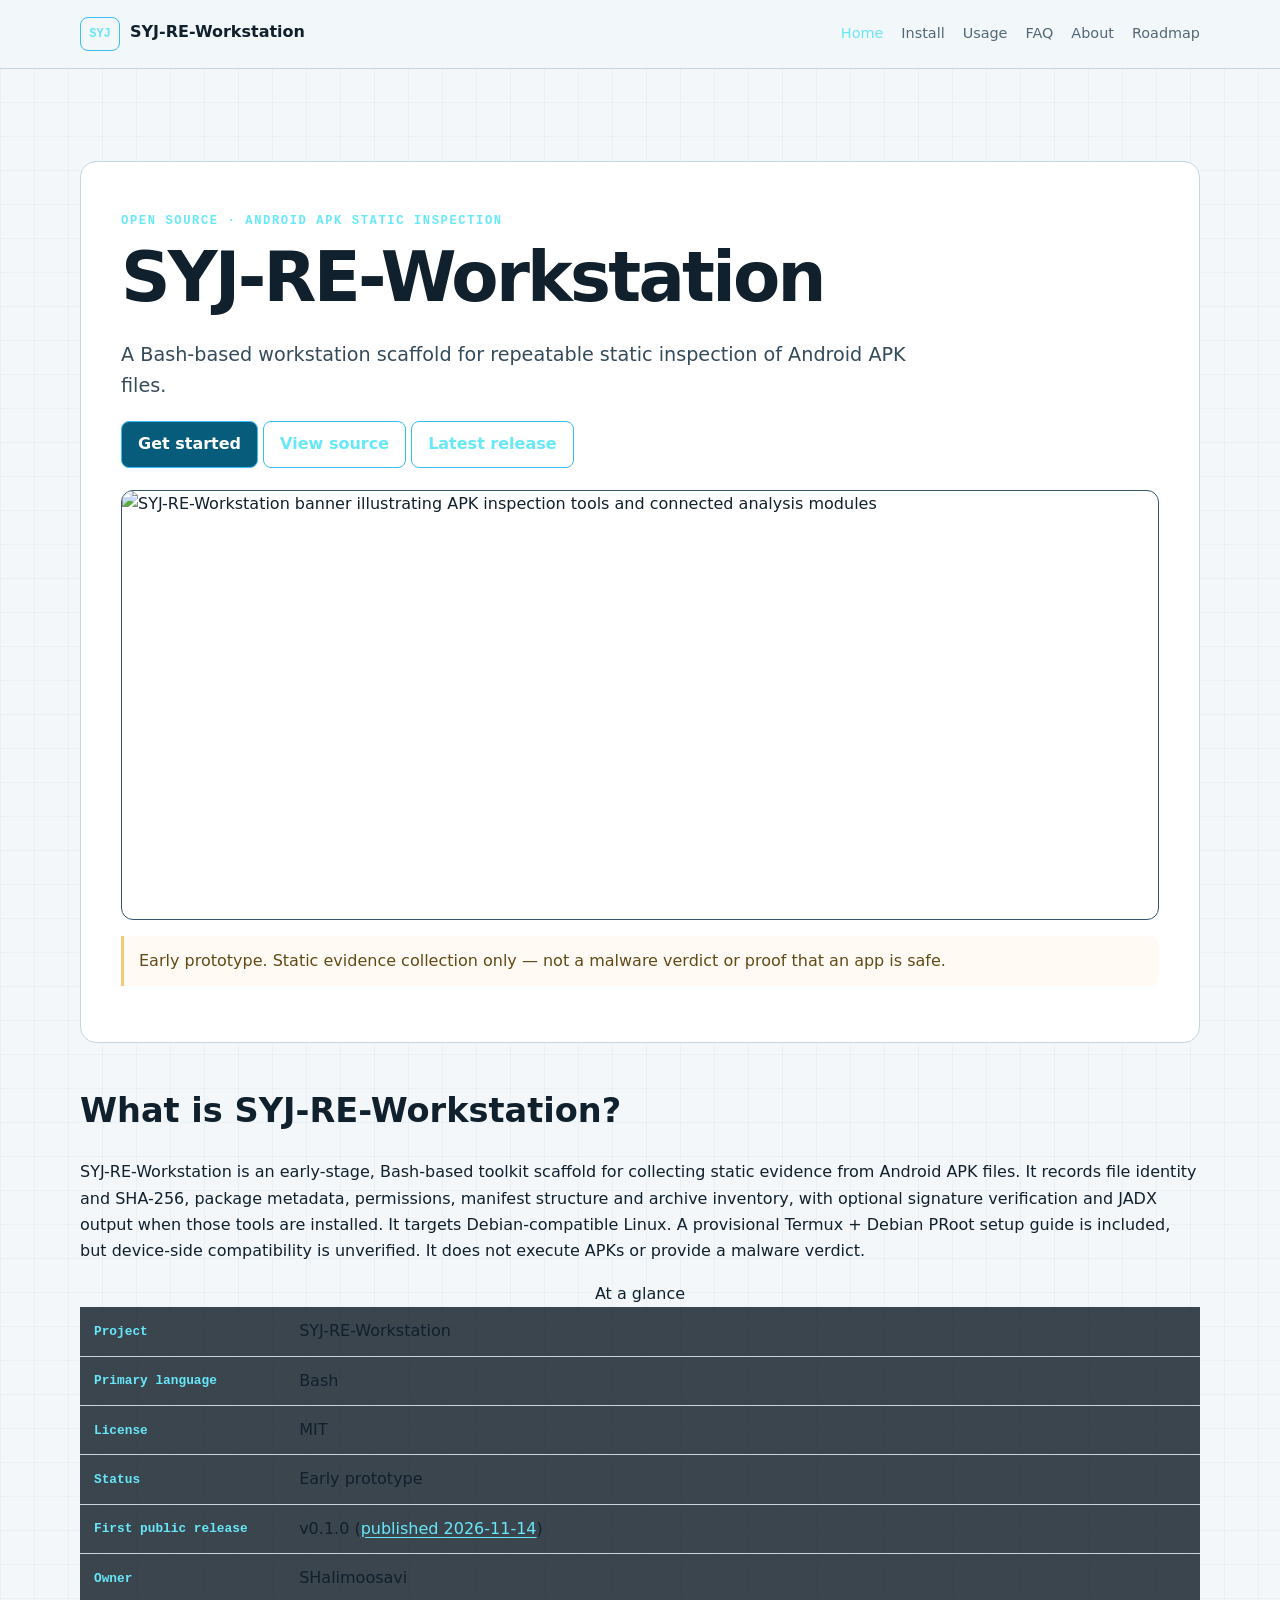
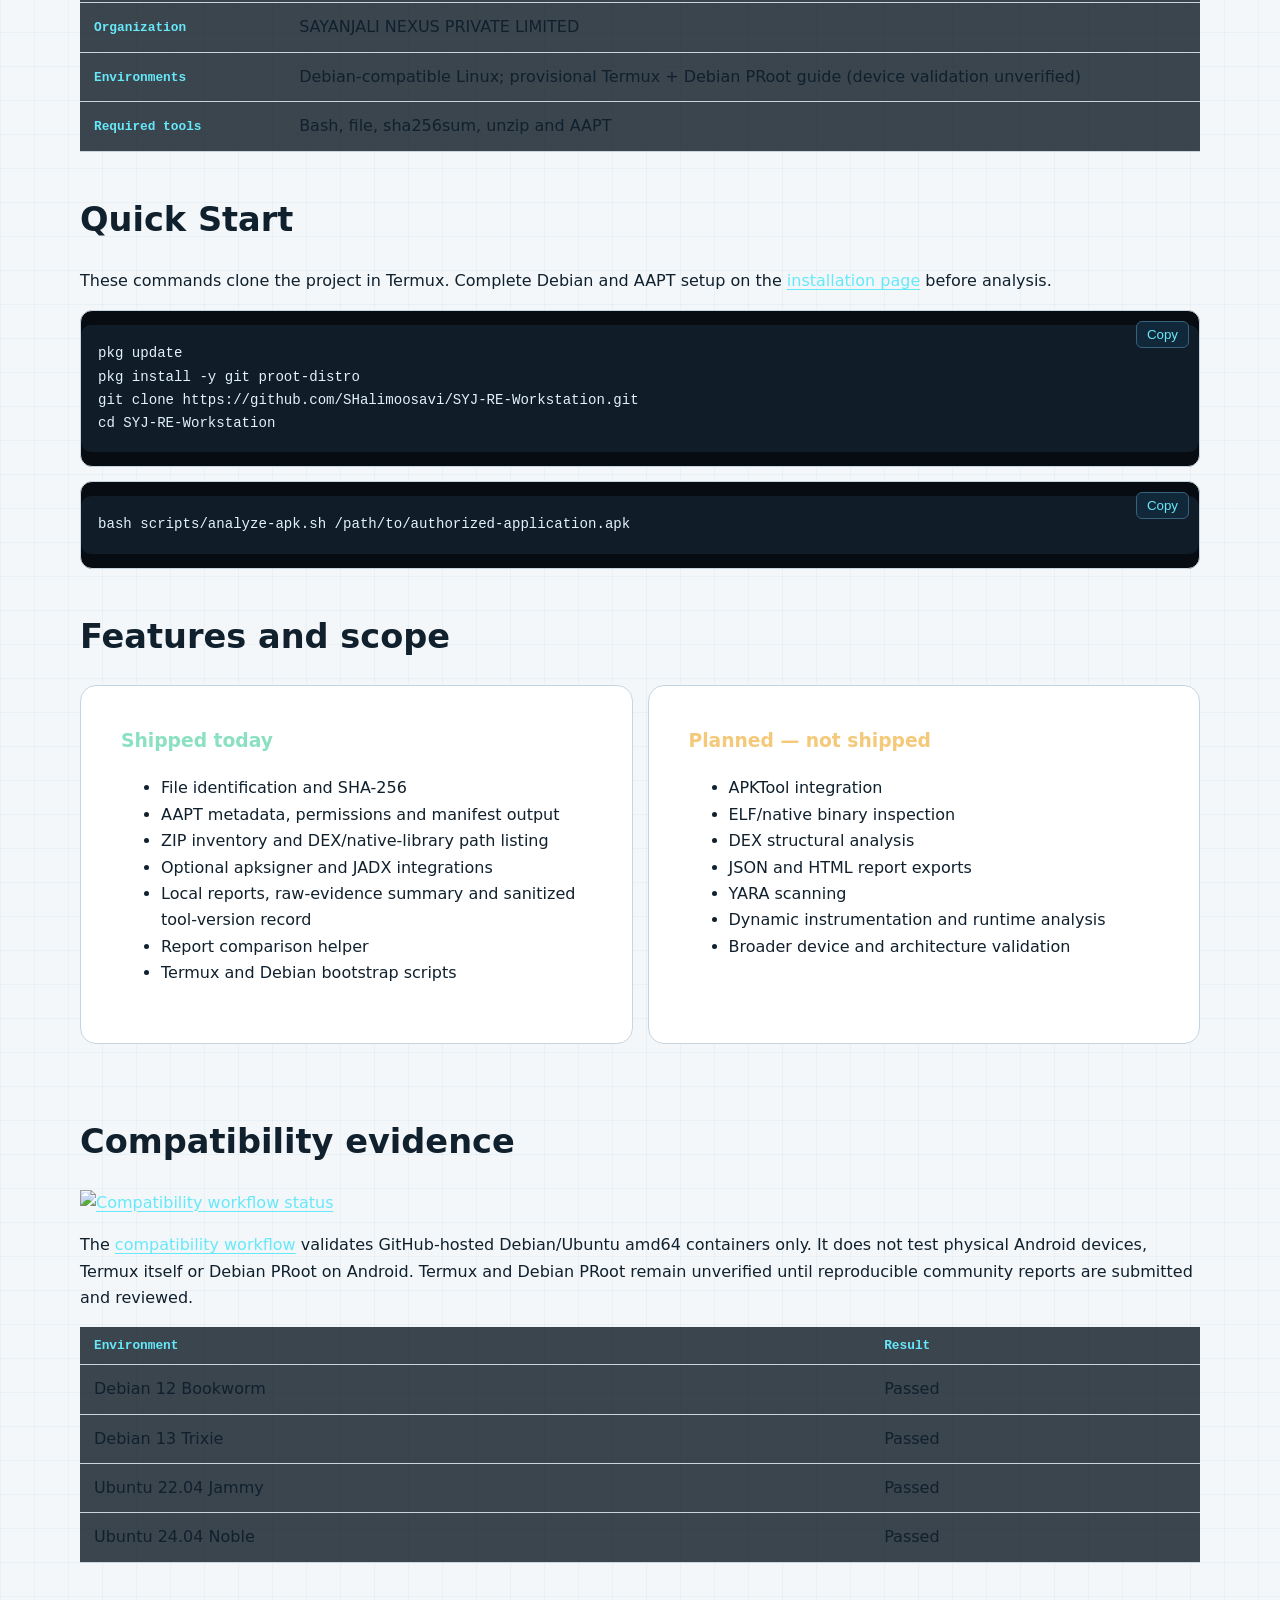
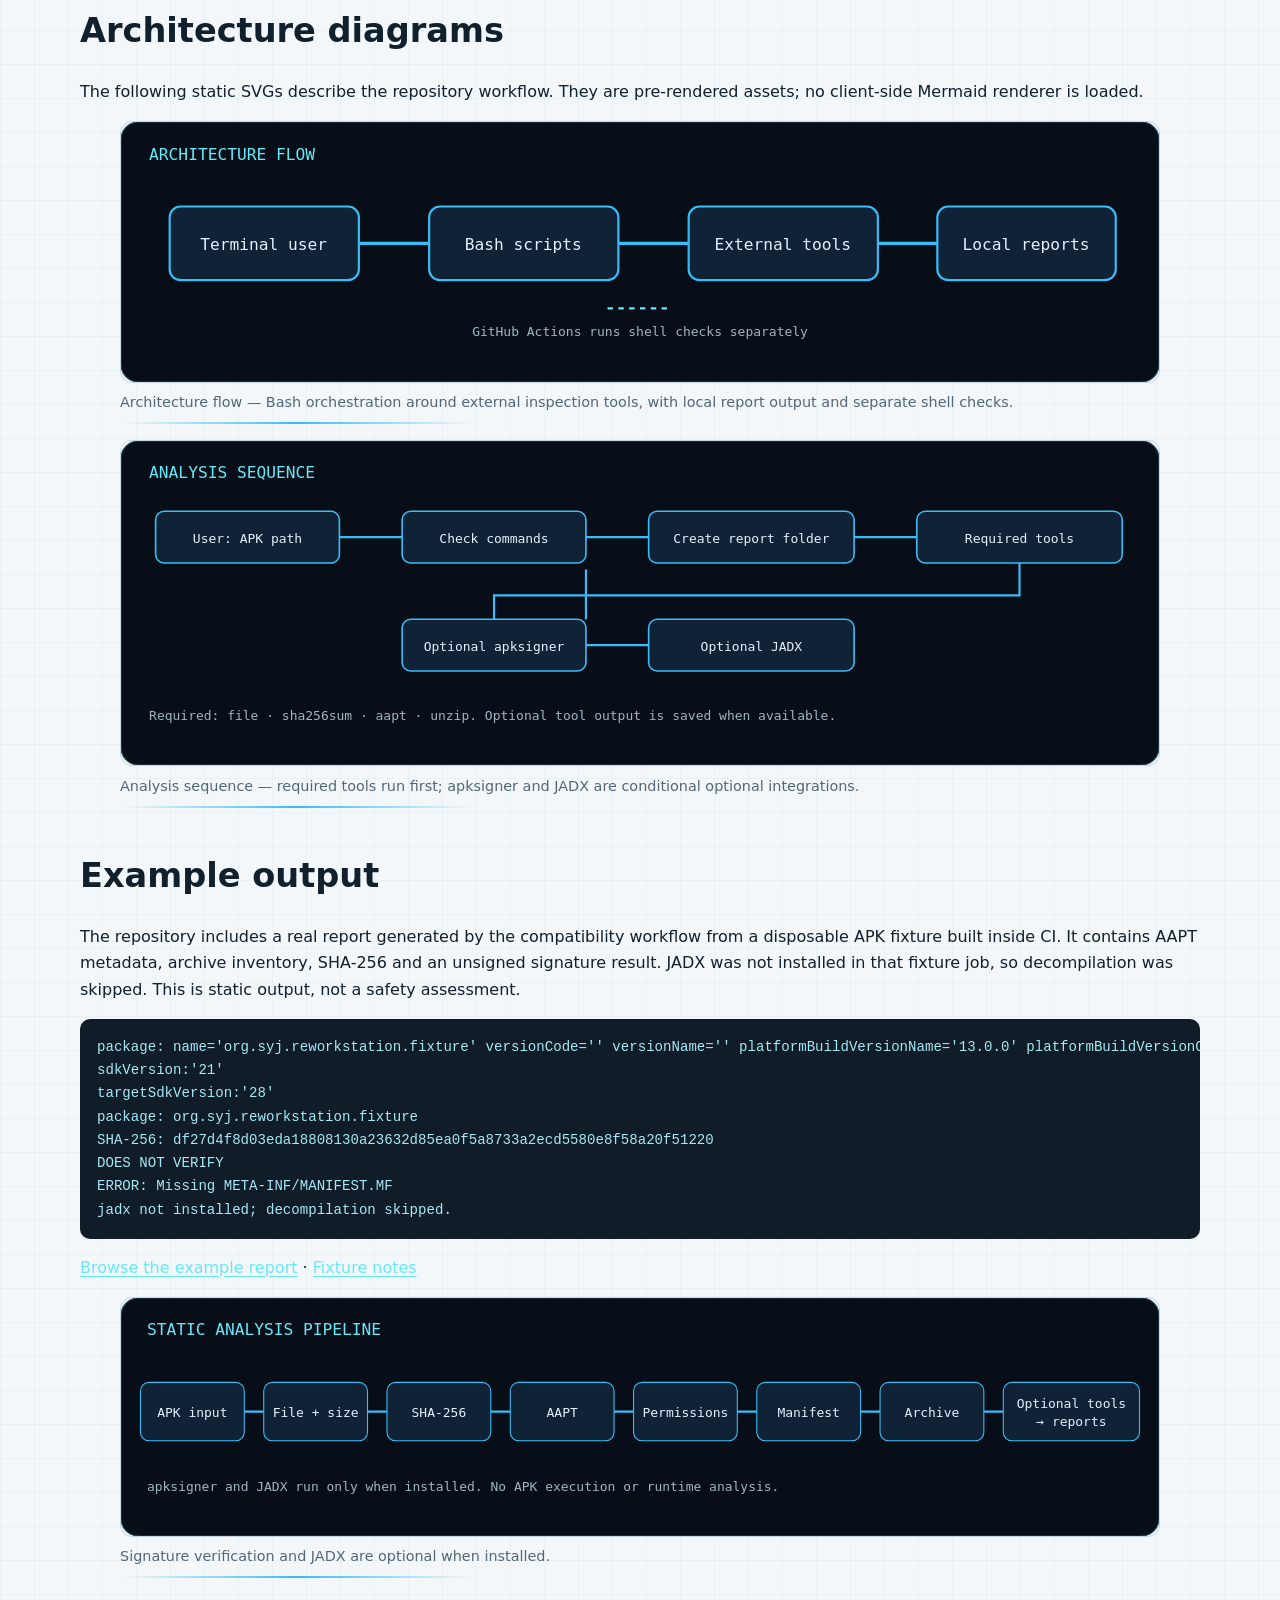
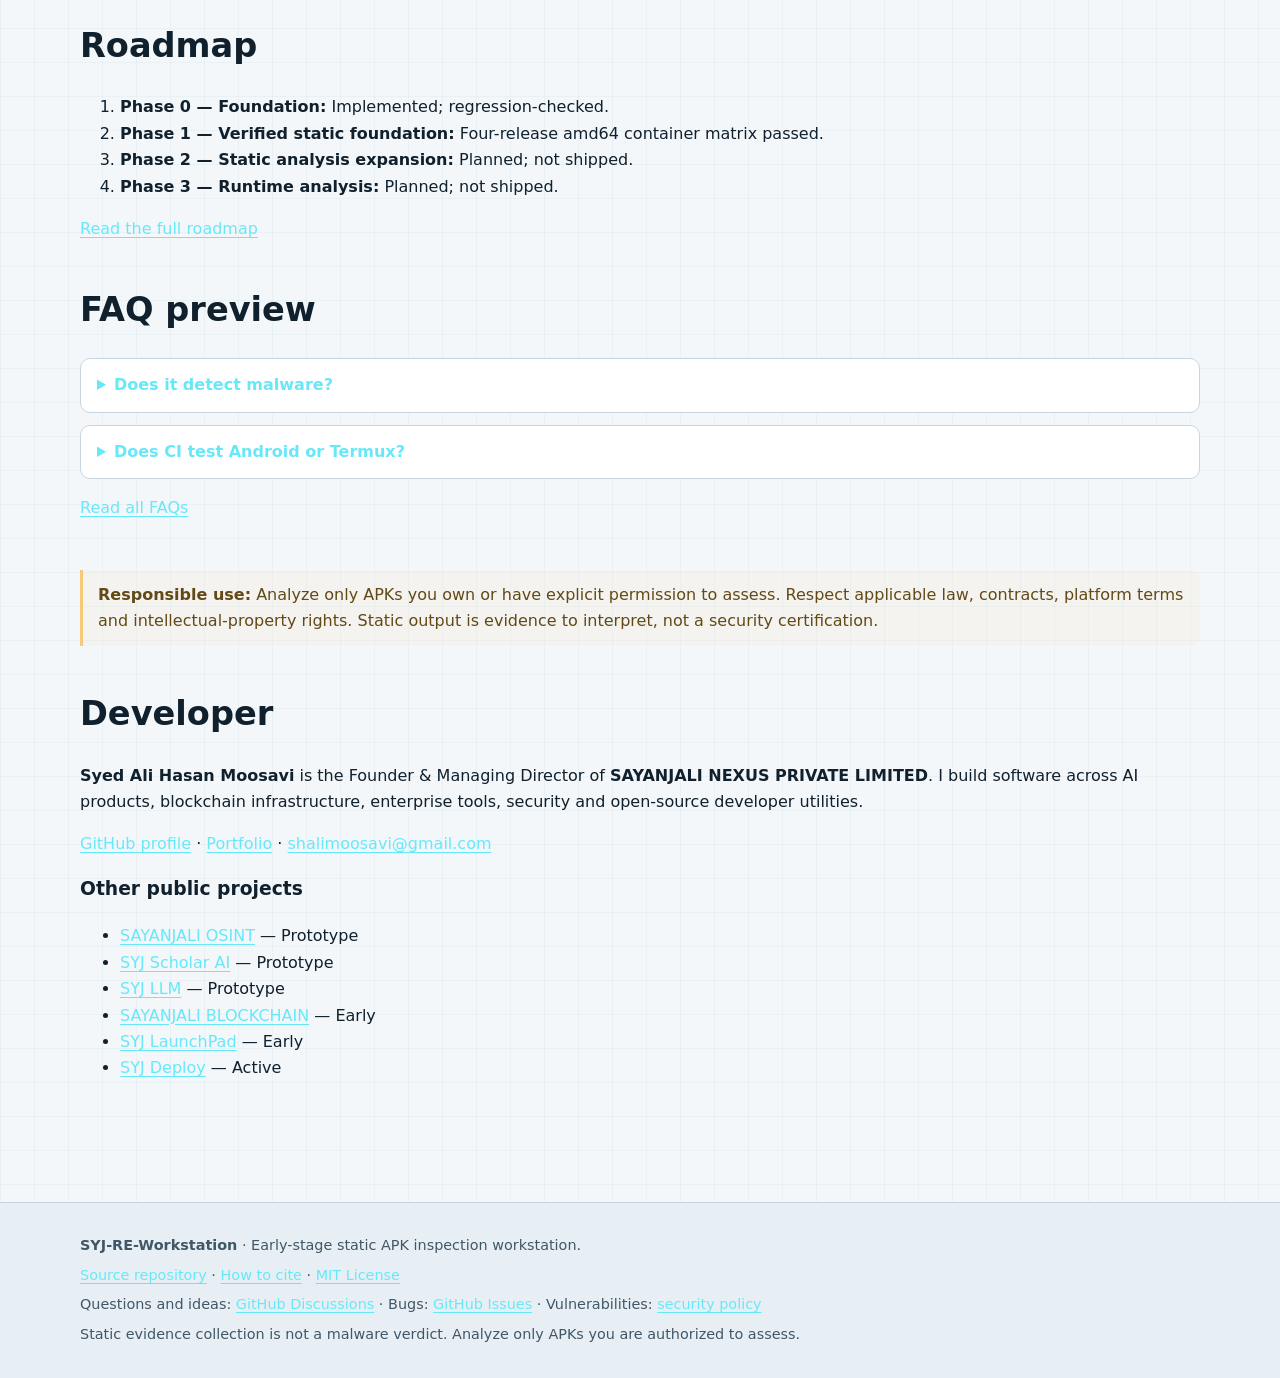
==== commit 483c313e: "docs: correct published release status on homepage" ====
--- a/site/index.html
+++ b/site/index.html
@@ -1,4 +1,4 @@
-<!DOCTYPE html><html lang="en"><head><meta charset="utf-8"><meta name="google-site-verification" content="RhRpM-kPpzv-uHKu5XET8z_0lpO1PIuzYQjgypyHrho"><meta name="viewport" content="width=device-width, initial-scale=1"><title>SYJ-RE-Workstation | Android APK Static Inspection</title><meta name="description" content="An early-stage Bash workstation for static Android APK evidence collection. Read installation, usage, compatibility and roadmap documentation."><link rel="canonical" href="https://shalimoosavi.github.io/SYJ-RE-Workstation/"><meta property="og:type" content="website"><meta property="og:site_name" content="SYJ-RE-Workstation"><meta property="og:title" content="SYJ-RE-Workstation | Android APK Static Inspection"><meta property="og:description" content="An early-stage Bash workstation for static Android APK evidence collection. Read installation, usage, compatibility and roadmap documentation."><meta property="og:url" content="https://shalimoosavi.github.io/SYJ-RE-Workstation/"><meta property="og:image" content="https://raw.githubusercontent.com/SHalimoosavi/SYJ-RE-Workstation/main/docs/assets/syj-re-workstation-social-preview.png"><meta property="og:image:alt" content="SYJ-RE-Workstation technical banner"><meta name="twitter:card" content="summary_large_image"><meta name="twitter:title" content="SYJ-RE-Workstation | Android APK Static Inspection"><meta name="twitter:description" content="An early-stage Bash workstation for static Android APK evidence collection. Read installation, usage, compatibility and roadmap documentation."><meta name="twitter:image" content="https://raw.githubusercontent.com/SHalimoosavi/SYJ-RE-Workstation/main/docs/assets/syj-re-workstation-social-preview.png"><meta name="theme-color" content="#080d14"><link rel="icon" href="assets/favicon.svg" type="image/svg+xml"><link rel="stylesheet" href="assets/style.css"><script defer src="assets/site.js"></script><script type="application/ld+json">{"@context":"https://schema.org","@graph":[{"@type":"WebSite","@id":"https://shalimoosavi.github.io/SYJ-RE-Workstation/#website","url":"https://shalimoosavi.github.io/SYJ-RE-Workstation/","name":"SYJ-RE-Workstation"},{"@type":"Organization","@id":"https://shalimoosavi.github.io/SYJ-RE-Workstation/#organization","name":"SAYANJALI NEXUS PRIVATE LIMITED","url":"https://github.com/SHalimoosavi"},{"@type":"Person","@id":"https://shalimoosavi.github.io/SYJ-RE-Workstation/#person","name":"Syed Ali Hasan Moosavi","url":"https://github.com/SHalimoosavi","worksFor":{"@id":"https://shalimoosavi.github.io/SYJ-RE-Workstation/#organization"}},{"@type":"SoftwareSourceCode","@id":"https://shalimoosavi.github.io/SYJ-RE-Workstation/#software","name":"SYJ-RE-Workstation","description":"Early-stage Bash-based static inspection of Android APK files.","codeRepository":"https://github.com/SHalimoosavi/SYJ-RE-Workstation","programmingLanguage":"Bash","version":"0.1.0","dateModified":"2026-11-14","license":"https://spdx.org/licenses/MIT.html","author":{"@id":"https://shalimoosavi.github.io/SYJ-RE-Workstation/#person"},"publisher":{"@id":"https://shalimoosavi.github.io/SYJ-RE-Workstation/#organization"}},{"@type":"BreadcrumbList","itemListElement":[{"@type":"ListItem","position":1,"name":"Home","item":"https://shalimoosavi.github.io/SYJ-RE-Workstation/"},{"@type":"ListItem","position":2,"name":"Home","item":"https://shalimoosavi.github.io/SYJ-RE-Workstation/"}]}]}</script></head><body><a class="skip" href="#main">Skip to content</a><header><div class="wrap bar"><a class="brand" href="">SYJ-RE-Workstation</a><button type="button" class="menu" aria-expanded="false" aria-controls="nav">Menu</button><nav id="nav" aria-label="Main navigation"><a href="" aria-current="page">Home</a><a href="install/">Install</a><a href="usage/">Usage</a><a href="faq/">FAQ</a><a href="about/">About</a><a href="roadmap/">Roadmap</a></nav></div></header><main id="main" class="wrap"><section class="hero"><p class="eyebrow">OPEN SOURCE · ANDROID APK STATIC INSPECTION</p><h1>SYJ-RE-Workstation</h1><p class="lead">A Bash-based workstation scaffold for repeatable static inspection of Android APK files.</p><p><a class="btn" href="install/">Get started</a> <a class="btn alt" href="https://github.com/SHalimoosavi/SYJ-RE-Workstation">View source</a> <a class="btn alt" href="https://github.com/SHalimoosavi/SYJ-RE-Workstation/releases/latest">Latest release</a></p><img class="banner" src="https://raw.githubusercontent.com/SHalimoosavi/SYJ-RE-Workstation/main/docs/assets/syj-re-workstation-social-preview.png" width="1280" height="640" alt="SYJ-RE-Workstation banner illustrating APK inspection tools and connected analysis modules"><p class="warning">Early prototype. Static evidence collection only — not a malware verdict or proof that an app is safe.</p></section><section><h2>What is SYJ-RE-Workstation?</h2><p>SYJ-RE-Workstation is an early-stage, Bash-based toolkit scaffold for collecting static evidence from Android APK files. It records file identity and SHA-256, package metadata, permissions, manifest structure and archive inventory, with optional signature verification and JADX output when those tools are installed. It targets Debian-compatible Linux. A provisional Termux + Debian PRoot setup guide is included, but device-side compatibility is unverified. It does not execute APKs or provide a malware verdict.</p><table><caption>At a glance</caption><tbody><tr><th scope="row">Project</th><td>SYJ-RE-Workstation</td></tr><tr><th scope="row">Primary language</th><td>Bash</td></tr><tr><th scope="row">License</th><td>MIT</td></tr><tr><th scope="row">Status</th><td>Early prototype</td></tr><tr><th scope="row">First public release</th><td>v0.1.0 (dated 2026-11-14; publication pending)</td></tr><tr><th scope="row">Owner</th><td>SHalimoosavi</td></tr><tr><th scope="row">Organization</th><td>SAYANJALI NEXUS PRIVATE LIMITED</td></tr><tr><th scope="row">Environments</th><td>Debian-compatible Linux; provisional Termux + Debian PRoot guide (device validation unverified)</td></tr><tr><th scope="row">Required tools</th><td>Bash, file, sha256sum, unzip and AAPT</td></tr></tbody></table></section><section><h2>Quick Start</h2><p>These commands clone the project in Termux. Complete Debian and AAPT setup on the <a href="install/">installation page</a> before analysis.</p><div class="code"><button type="button" data-copy="pkg update&#10;pkg install -y git proot-distro&#10;git clone https://github.com/SHalimoosavi/SYJ-RE-Workstation.git&#10;cd SYJ-RE-Workstation">Copy</button><pre>pkg update
+<!DOCTYPE html><html lang="en"><head><meta charset="utf-8"><meta name="google-site-verification" content="RhRpM-kPpzv-uHKu5XET8z_0lpO1PIuzYQjgypyHrho"><meta name="viewport" content="width=device-width, initial-scale=1"><title>SYJ-RE-Workstation | Android APK Static Inspection</title><meta name="description" content="An early-stage Bash workstation for static Android APK evidence collection. Read installation, usage, compatibility and roadmap documentation."><link rel="canonical" href="https://shalimoosavi.github.io/SYJ-RE-Workstation/"><meta property="og:type" content="website"><meta property="og:site_name" content="SYJ-RE-Workstation"><meta property="og:title" content="SYJ-RE-Workstation | Android APK Static Inspection"><meta property="og:description" content="An early-stage Bash workstation for static Android APK evidence collection. Read installation, usage, compatibility and roadmap documentation."><meta property="og:url" content="https://shalimoosavi.github.io/SYJ-RE-Workstation/"><meta property="og:image" content="https://raw.githubusercontent.com/SHalimoosavi/SYJ-RE-Workstation/main/docs/assets/syj-re-workstation-social-preview.png"><meta property="og:image:alt" content="SYJ-RE-Workstation technical banner"><meta name="twitter:card" content="summary_large_image"><meta name="twitter:title" content="SYJ-RE-Workstation | Android APK Static Inspection"><meta name="twitter:description" content="An early-stage Bash workstation for static Android APK evidence collection. Read installation, usage, compatibility and roadmap documentation."><meta name="twitter:image" content="https://raw.githubusercontent.com/SHalimoosavi/SYJ-RE-Workstation/main/docs/assets/syj-re-workstation-social-preview.png"><meta name="theme-color" content="#080d14"><link rel="icon" href="assets/favicon.svg" type="image/svg+xml"><link rel="stylesheet" href="assets/style.css"><script defer src="assets/site.js"></script><script type="application/ld+json">{"@context":"https://schema.org","@graph":[{"@type":"WebSite","@id":"https://shalimoosavi.github.io/SYJ-RE-Workstation/#website","url":"https://shalimoosavi.github.io/SYJ-RE-Workstation/","name":"SYJ-RE-Workstation"},{"@type":"Organization","@id":"https://shalimoosavi.github.io/SYJ-RE-Workstation/#organization","name":"SAYANJALI NEXUS PRIVATE LIMITED","url":"https://github.com/SHalimoosavi"},{"@type":"Person","@id":"https://shalimoosavi.github.io/SYJ-RE-Workstation/#person","name":"Syed Ali Hasan Moosavi","url":"https://github.com/SHalimoosavi","worksFor":{"@id":"https://shalimoosavi.github.io/SYJ-RE-Workstation/#organization"}},{"@type":"SoftwareSourceCode","@id":"https://shalimoosavi.github.io/SYJ-RE-Workstation/#software","name":"SYJ-RE-Workstation","description":"Early-stage Bash-based static inspection of Android APK files.","codeRepository":"https://github.com/SHalimoosavi/SYJ-RE-Workstation","programmingLanguage":"Bash","version":"0.1.0","dateModified":"2026-11-14","license":"https://spdx.org/licenses/MIT.html","author":{"@id":"https://shalimoosavi.github.io/SYJ-RE-Workstation/#person"},"publisher":{"@id":"https://shalimoosavi.github.io/SYJ-RE-Workstation/#organization"}},{"@type":"BreadcrumbList","itemListElement":[{"@type":"ListItem","position":1,"name":"Home","item":"https://shalimoosavi.github.io/SYJ-RE-Workstation/"},{"@type":"ListItem","position":2,"name":"Home","item":"https://shalimoosavi.github.io/SYJ-RE-Workstation/"}]}]}</script></head><body><a class="skip" href="#main">Skip to content</a><header><div class="wrap bar"><a class="brand" href="">SYJ-RE-Workstation</a><button type="button" class="menu" aria-expanded="false" aria-controls="nav">Menu</button><nav id="nav" aria-label="Main navigation"><a href="" aria-current="page">Home</a><a href="install/">Install</a><a href="usage/">Usage</a><a href="faq/">FAQ</a><a href="about/">About</a><a href="roadmap/">Roadmap</a></nav></div></header><main id="main" class="wrap"><section class="hero"><p class="eyebrow">OPEN SOURCE · ANDROID APK STATIC INSPECTION</p><h1>SYJ-RE-Workstation</h1><p class="lead">A Bash-based workstation scaffold for repeatable static inspection of Android APK files.</p><p><a class="btn" href="install/">Get started</a> <a class="btn alt" href="https://github.com/SHalimoosavi/SYJ-RE-Workstation">View source</a> <a class="btn alt" href="https://github.com/SHalimoosavi/SYJ-RE-Workstation/releases/latest">Latest release</a></p><img class="banner" src="https://raw.githubusercontent.com/SHalimoosavi/SYJ-RE-Workstation/main/docs/assets/syj-re-workstation-social-preview.png" width="1280" height="640" alt="SYJ-RE-Workstation banner illustrating APK inspection tools and connected analysis modules"><p class="warning">Early prototype. Static evidence collection only — not a malware verdict or proof that an app is safe.</p></section><section><h2>What is SYJ-RE-Workstation?</h2><p>SYJ-RE-Workstation is an early-stage, Bash-based toolkit scaffold for collecting static evidence from Android APK files. It records file identity and SHA-256, package metadata, permissions, manifest structure and archive inventory, with optional signature verification and JADX output when those tools are installed. It targets Debian-compatible Linux. A provisional Termux + Debian PRoot setup guide is included, but device-side compatibility is unverified. It does not execute APKs or provide a malware verdict.</p><table><caption>At a glance</caption><tbody><tr><th scope="row">Project</th><td>SYJ-RE-Workstation</td></tr><tr><th scope="row">Primary language</th><td>Bash</td></tr><tr><th scope="row">License</th><td>MIT</td></tr><tr><th scope="row">Status</th><td>Early prototype</td></tr><tr><th scope="row">First public release</th><td>v0.1.0 (<a href="https://github.com/SHalimoosavi/SYJ-RE-Workstation/releases/tag/v0.1.0">published 2026-11-14</a>)</td></tr><tr><th scope="row">Owner</th><td>SHalimoosavi</td></tr><tr><th scope="row">Organization</th><td>SAYANJALI NEXUS PRIVATE LIMITED</td></tr><tr><th scope="row">Environments</th><td>Debian-compatible Linux; provisional Termux + Debian PRoot guide (device validation unverified)</td></tr><tr><th scope="row">Required tools</th><td>Bash, file, sha256sum, unzip and AAPT</td></tr></tbody></table></section><section><h2>Quick Start</h2><p>These commands clone the project in Termux. Complete Debian and AAPT setup on the <a href="install/">installation page</a> before analysis.</p><div class="code"><button type="button" data-copy="pkg update&#10;pkg install -y git proot-distro&#10;git clone https://github.com/SHalimoosavi/SYJ-RE-Workstation.git&#10;cd SYJ-RE-Workstation">Copy</button><pre>pkg update
 pkg install -y git proot-distro
 git clone https://github.com/SHalimoosavi/SYJ-RE-Workstation.git
 cd SYJ-RE-Workstation</pre></div><div class="code"><button type="button" data-copy="bash scripts/analyze-apk.sh /path/to/authorized-application.apk">Copy</button><pre>bash scripts/analyze-apk.sh /path/to/authorized-application.apk</pre></div></section><section><h2>Features and scope</h2><div class="columns"><article class="panel"><h3 class="good">Shipped today</h3><ul><li>File identification and SHA-256</li><li>AAPT metadata, permissions and manifest output</li><li>ZIP inventory and DEX/native-library path listing</li><li>Optional apksigner and JADX integrations</li><li>Local reports, raw-evidence summary and sanitized tool-version record</li><li>Report comparison helper</li><li>Termux and Debian bootstrap scripts</li></ul></article><article class="panel"><h3 class="planned">Planned — not shipped</h3><ul><li>APKTool integration</li><li>ELF/native binary inspection</li><li>DEX structural analysis</li><li>JSON and HTML report exports</li><li>YARA scanning</li><li>Dynamic instrumentation and runtime analysis</li><li>Broader device and architecture validation</li></ul></article></div></section><section><h2>Compatibility evidence</h2><p><a href="https://github.com/SHalimoosavi/SYJ-RE-Workstation/actions/workflows/compat.yml"><img alt="Compatibility workflow status" src="https://github.com/SHalimoosavi/SYJ-RE-Workstation/actions/workflows/compat.yml/badge.svg"></a></p><p>The <a href="https://github.com/SHalimoosavi/SYJ-RE-Workstation/actions/workflows/compat.yml">compatibility workflow</a> validates GitHub-hosted Debian/Ubuntu amd64 containers only. It does not test physical Android devices, Termux itself or Debian PRoot on Android. Termux and Debian PRoot remain unverified until reproducible community reports are submitted and reviewed.</p><table><thead><tr><th>Environment</th><th>Result</th></tr></thead><tbody><tr><td>Debian 12 Bookworm</td><td>Passed</td></tr><tr><td>Debian 13 Trixie</td><td>Passed</td></tr><tr><td>Ubuntu 22.04 Jammy</td><td>Passed</td></tr><tr><td>Ubuntu 24.04 Noble</td><td>Passed</td></tr></tbody></table></section><section><h2>Architecture diagrams</h2><p>The following static SVGs describe the repository workflow. They are pre-rendered assets; no client-side Mermaid renderer is loaded.</p><figure><img src="assets/architecture.svg" width="960" height="240" alt="Architecture flow: terminal user invokes Bash scripts, which call external inspection tools and write local report files; GitHub Actions runs shell checks"><figcaption>Architecture flow — Bash orchestration around external inspection tools, with local report output and separate shell checks.</figcaption></figure><figure><img src="assets/sequence.svg" width="960" height="300" alt="Sequence diagram: user supplies one APK path, analyzer checks commands and creates a report directory, invokes file, SHA-256, AAPT and unzip, optionally runs apksigner and JADX, then saves evidence and prints the report path"><figcaption>Analysis sequence — required tools run first; apksigner and JADX are conditional optional integrations.</figcaption></figure></section><section><h2>Example output</h2><p>The repository includes a real report generated by the compatibility workflow from a disposable APK fixture built inside CI. It contains AAPT metadata, archive inventory, SHA-256 and an unsigned signature result. JADX was not installed in that fixture job, so decompilation was skipped. This is static output, not a safety assessment.</p><pre><code>package: name='org.syj.reworkstation.fixture' versionCode='' versionName='' platformBuildVersionName='13.0.0' platformBuildVersionCode='33' compileSdkVersion='33' compileSdkVersionCodename='13.0.0'
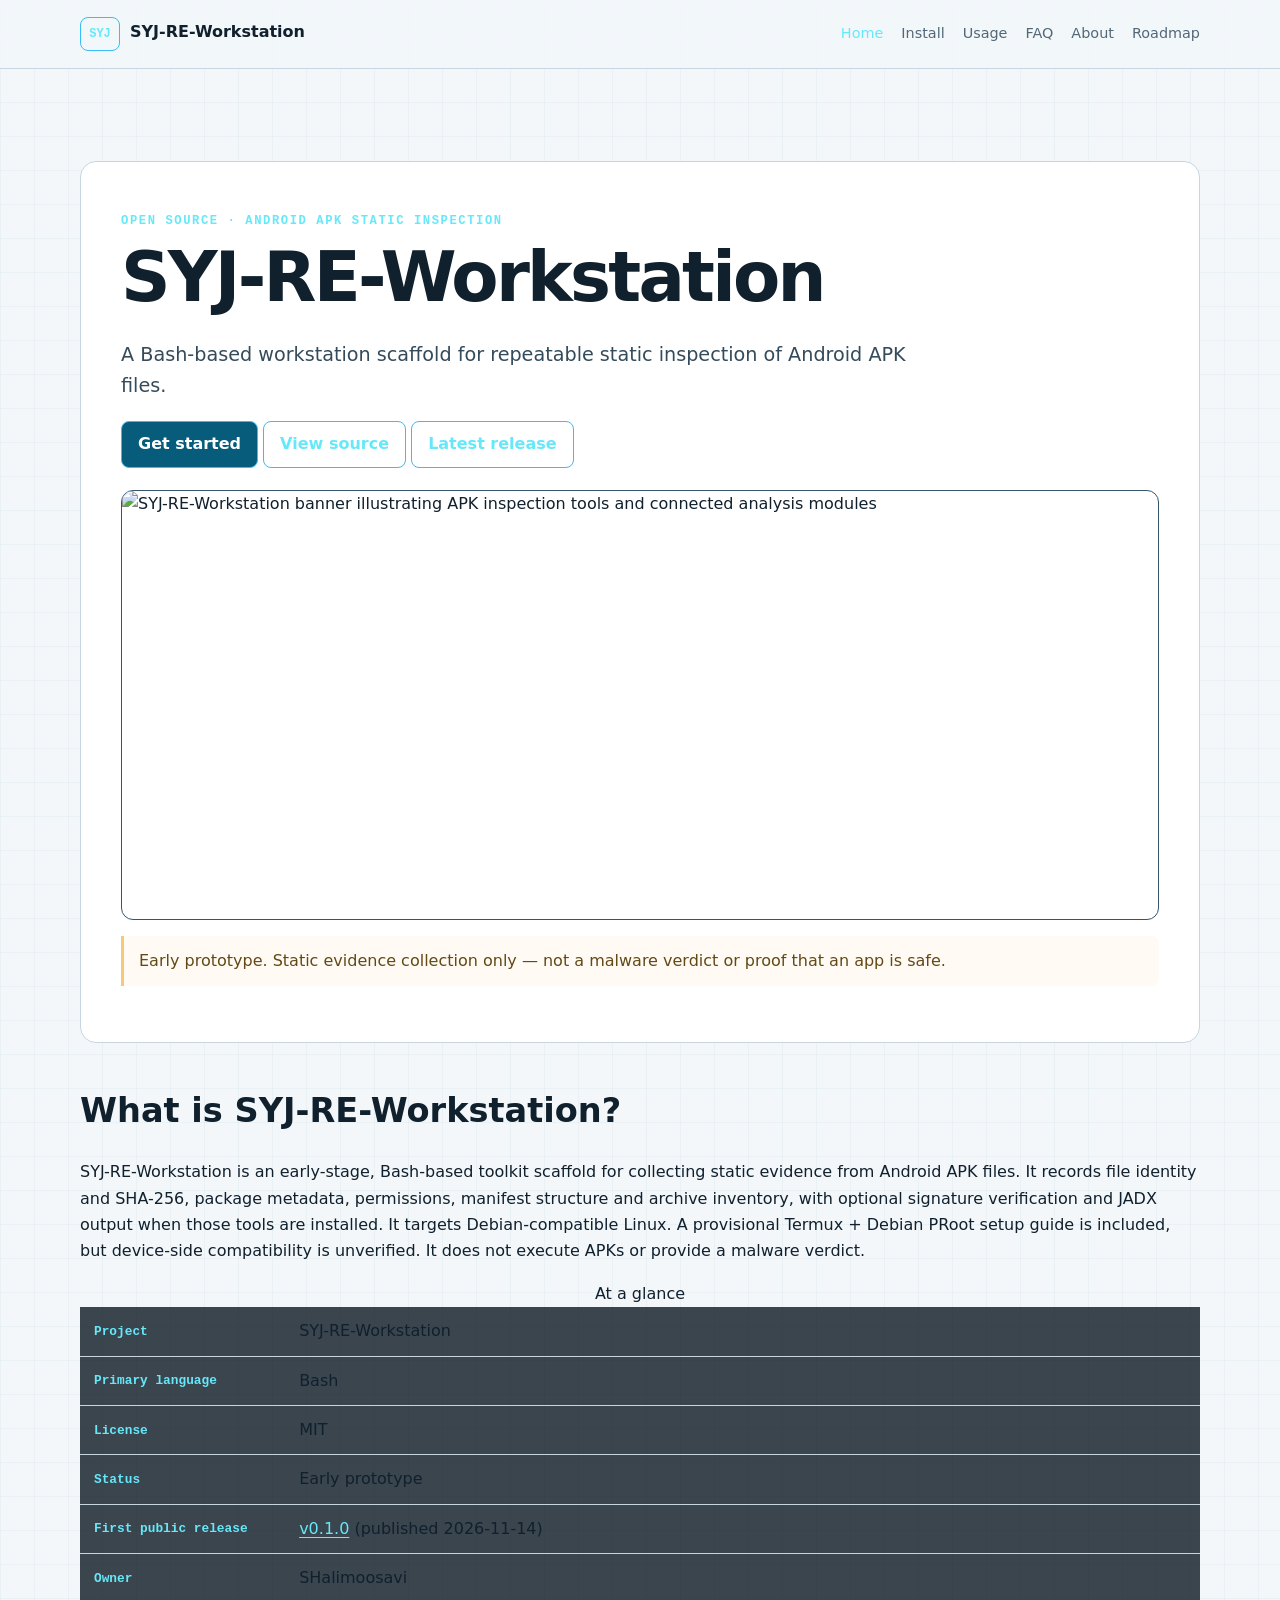
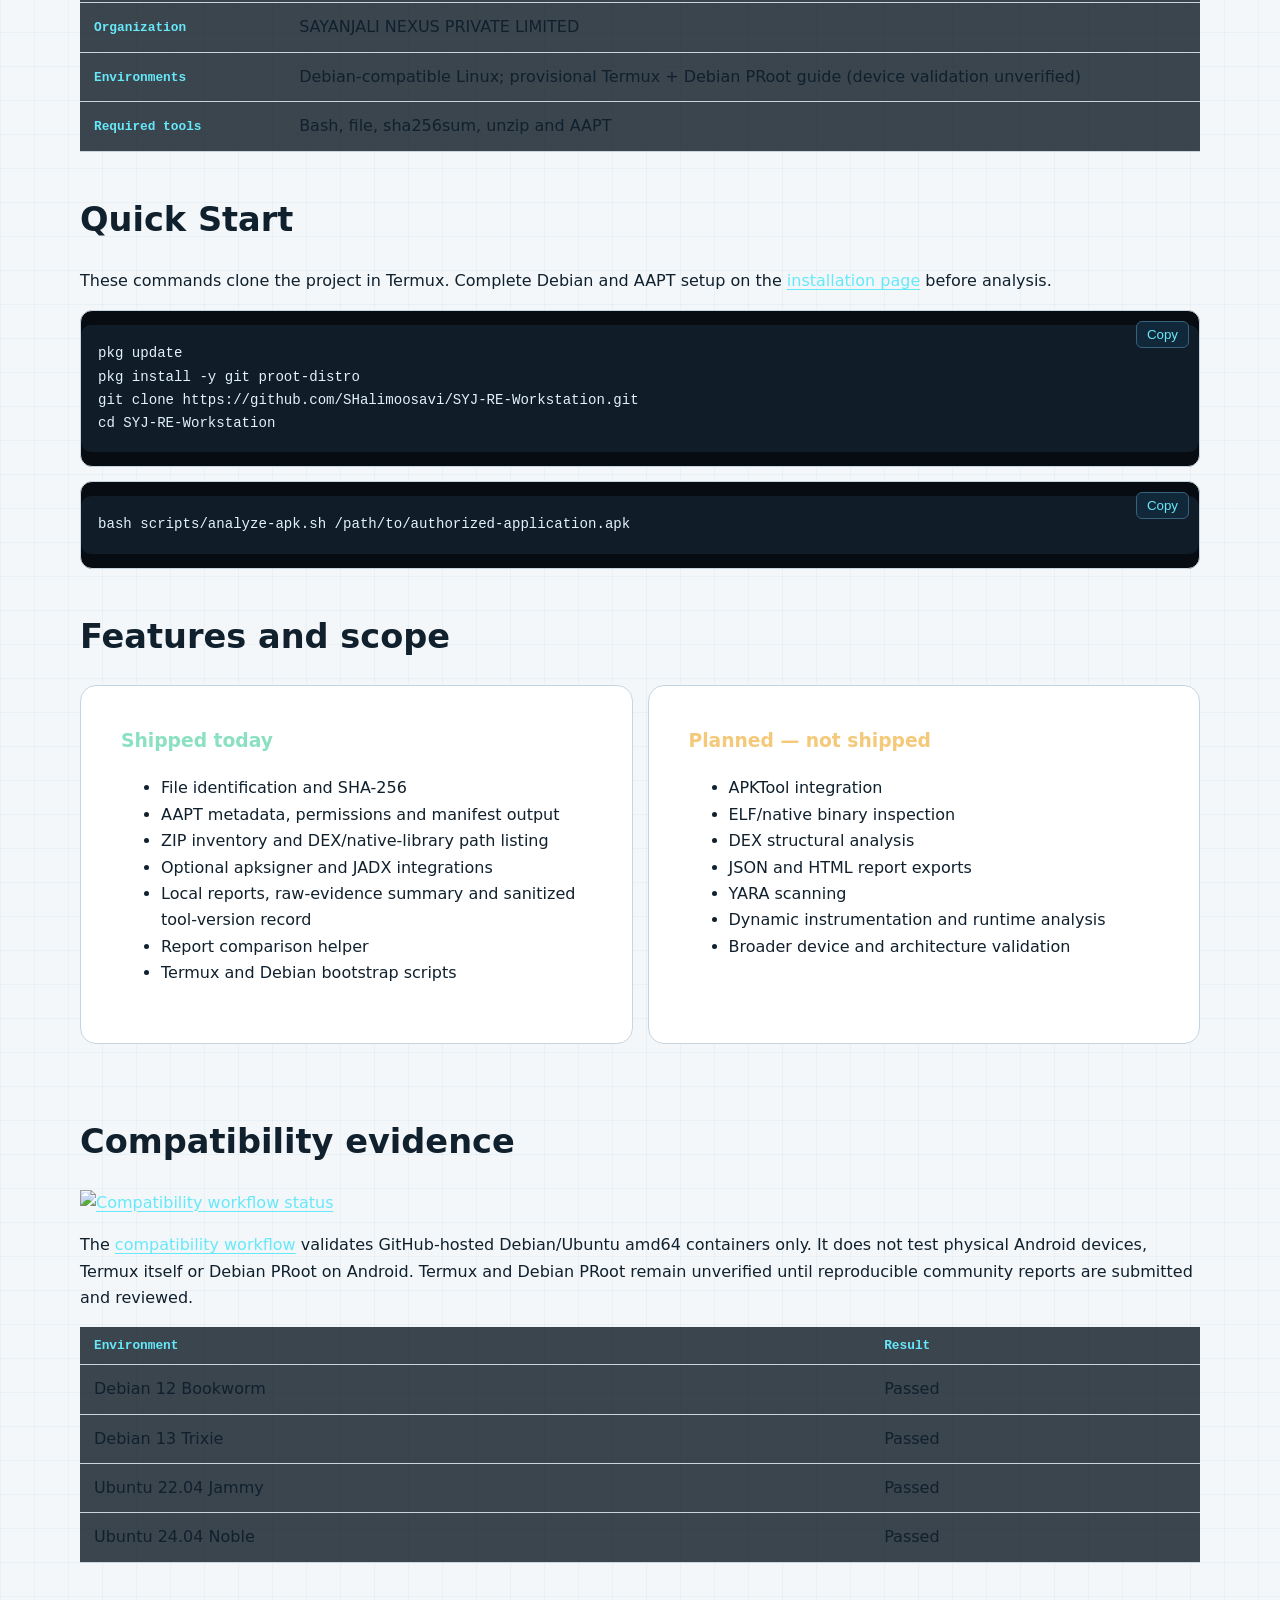
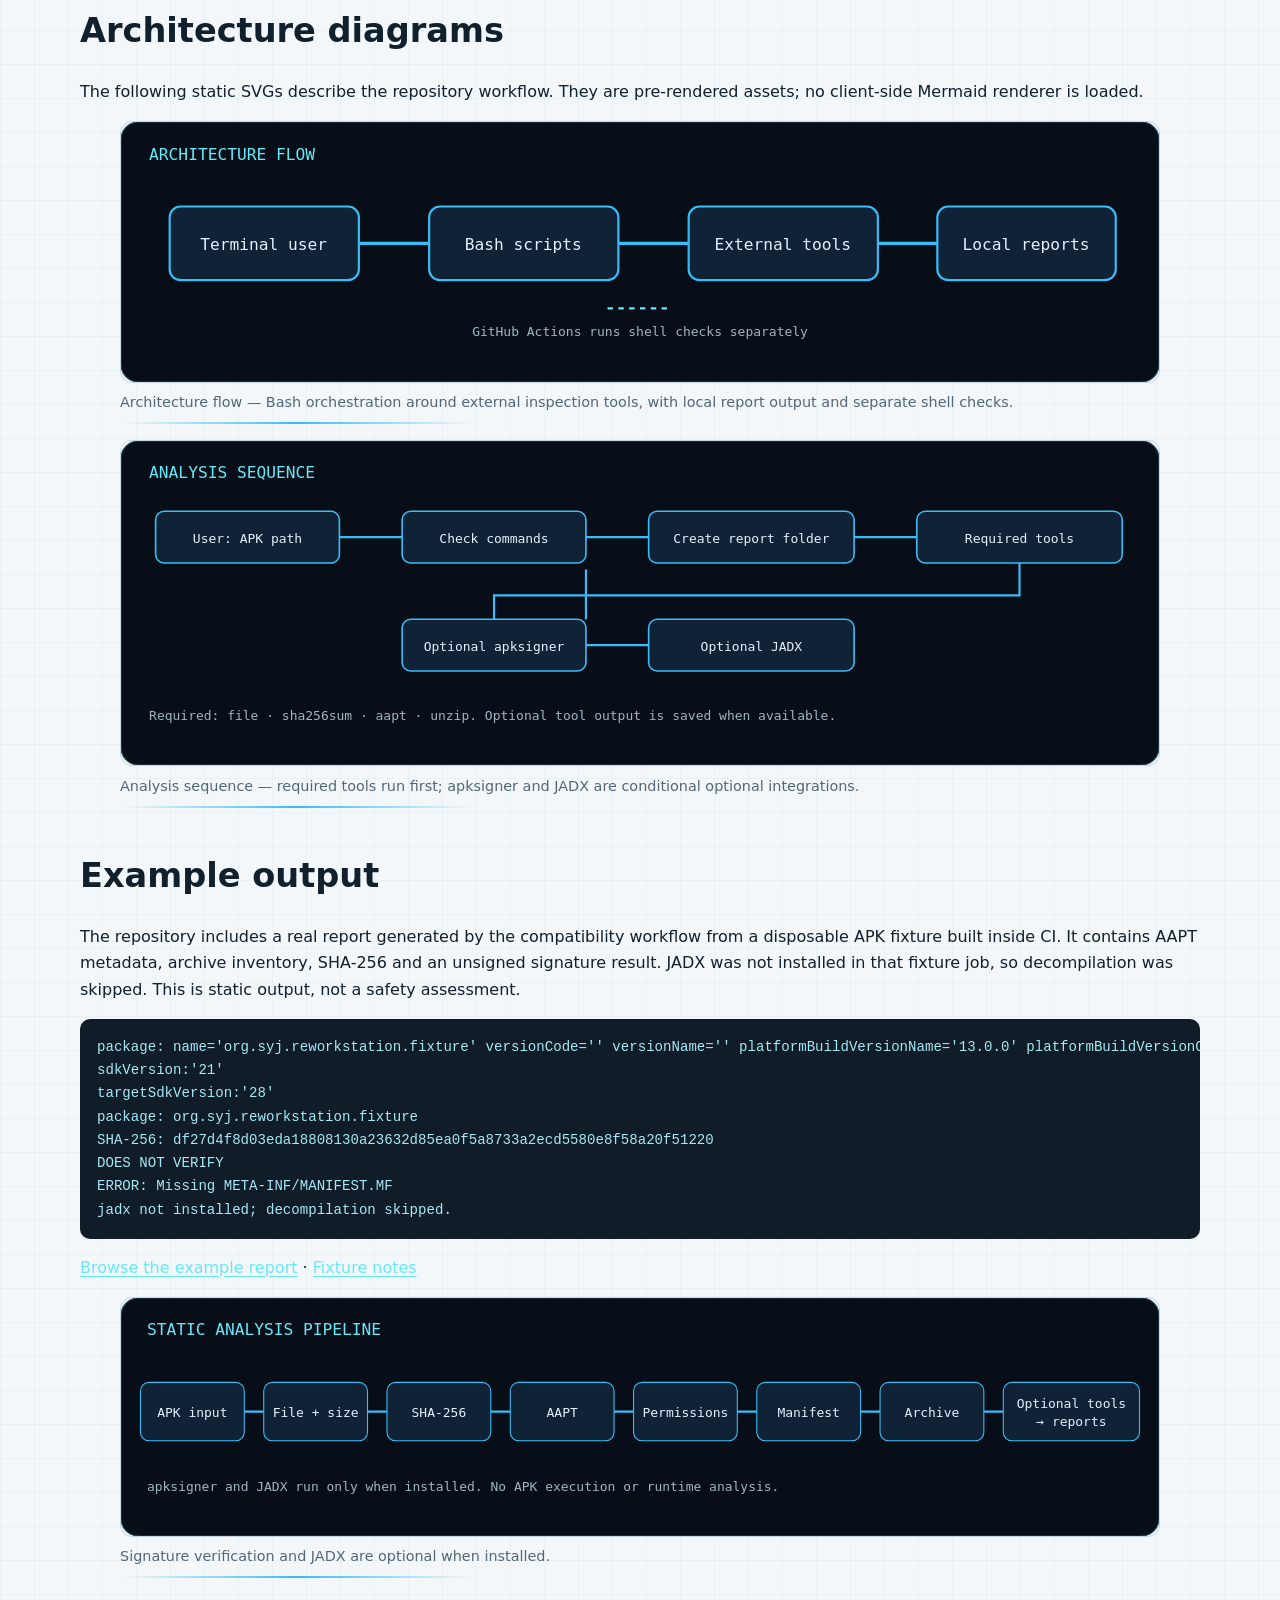
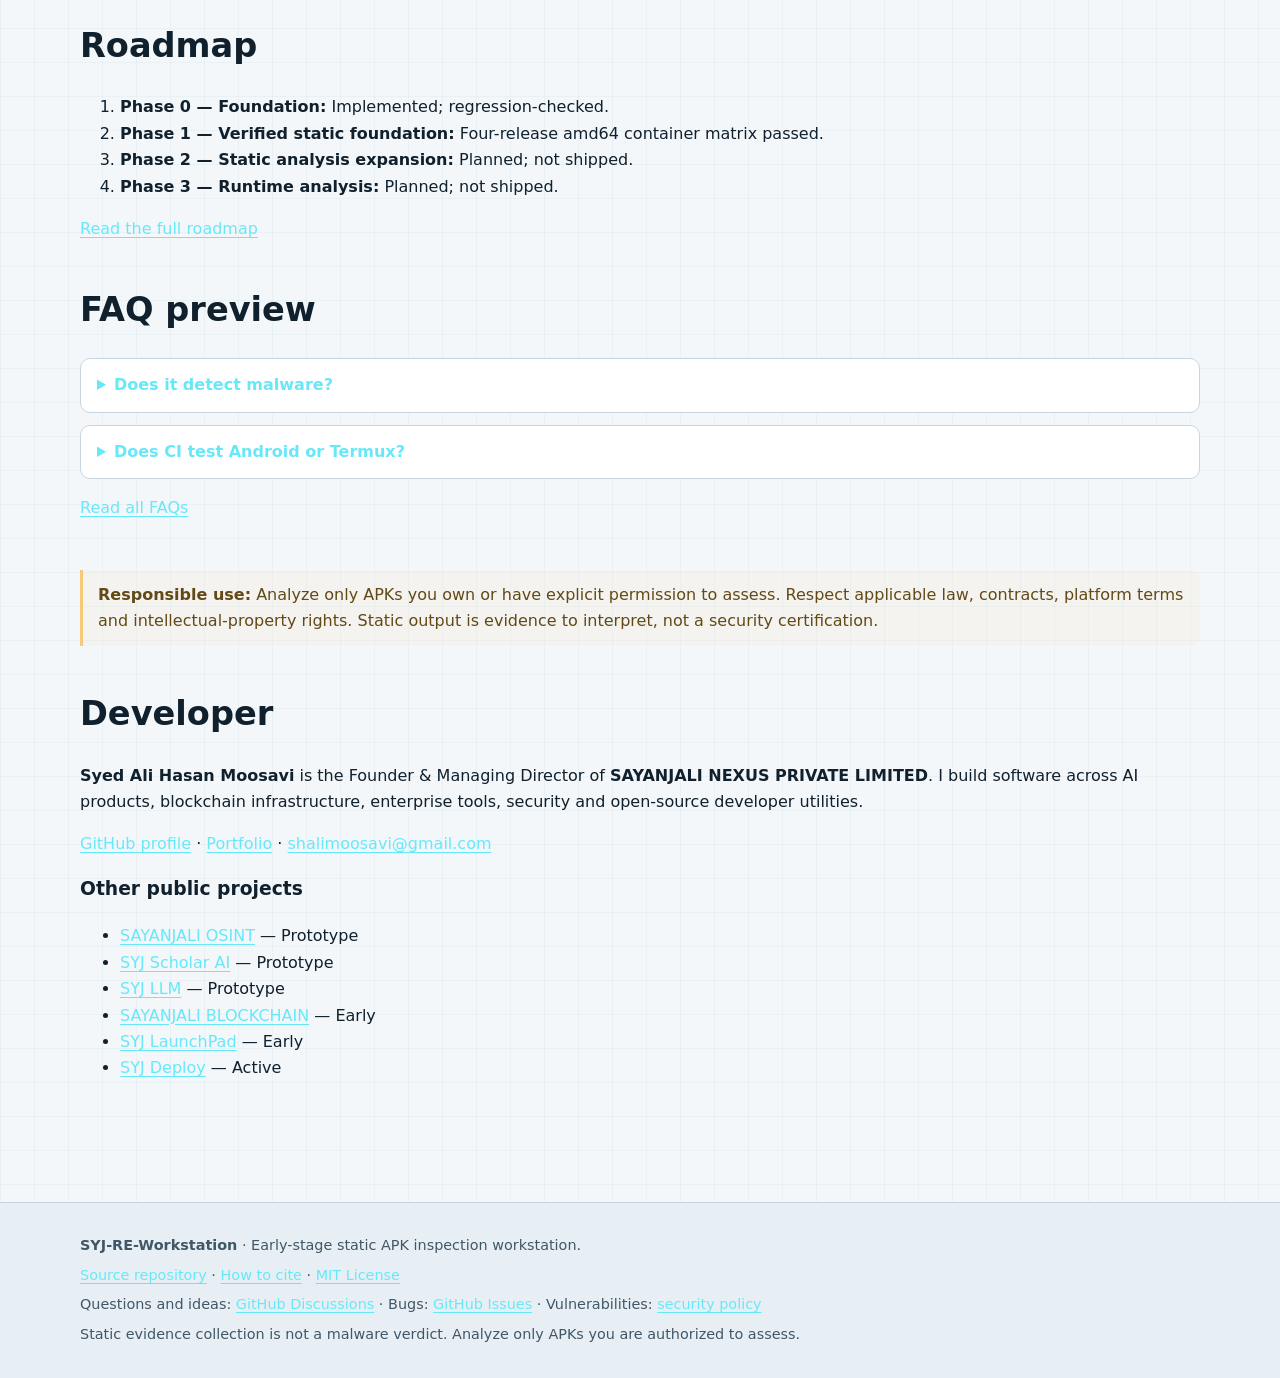
==== commit 996d0641: "docs: mark v0.1.0 published on homepage" ====
--- a/site/index.html
+++ b/site/index.html
@@ -1,4 +1,4 @@
-<!DOCTYPE html><html lang="en"><head><meta charset="utf-8"><meta name="google-site-verification" content="RhRpM-kPpzv-uHKu5XET8z_0lpO1PIuzYQjgypyHrho"><meta name="viewport" content="width=device-width, initial-scale=1"><title>SYJ-RE-Workstation | Android APK Static Inspection</title><meta name="description" content="An early-stage Bash workstation for static Android APK evidence collection. Read installation, usage, compatibility and roadmap documentation."><link rel="canonical" href="https://shalimoosavi.github.io/SYJ-RE-Workstation/"><meta property="og:type" content="website"><meta property="og:site_name" content="SYJ-RE-Workstation"><meta property="og:title" content="SYJ-RE-Workstation | Android APK Static Inspection"><meta property="og:description" content="An early-stage Bash workstation for static Android APK evidence collection. Read installation, usage, compatibility and roadmap documentation."><meta property="og:url" content="https://shalimoosavi.github.io/SYJ-RE-Workstation/"><meta property="og:image" content="https://raw.githubusercontent.com/SHalimoosavi/SYJ-RE-Workstation/main/docs/assets/syj-re-workstation-social-preview.png"><meta property="og:image:alt" content="SYJ-RE-Workstation technical banner"><meta name="twitter:card" content="summary_large_image"><meta name="twitter:title" content="SYJ-RE-Workstation | Android APK Static Inspection"><meta name="twitter:description" content="An early-stage Bash workstation for static Android APK evidence collection. Read installation, usage, compatibility and roadmap documentation."><meta name="twitter:image" content="https://raw.githubusercontent.com/SHalimoosavi/SYJ-RE-Workstation/main/docs/assets/syj-re-workstation-social-preview.png"><meta name="theme-color" content="#080d14"><link rel="icon" href="assets/favicon.svg" type="image/svg+xml"><link rel="stylesheet" href="assets/style.css"><script defer src="assets/site.js"></script><script type="application/ld+json">{"@context":"https://schema.org","@graph":[{"@type":"WebSite","@id":"https://shalimoosavi.github.io/SYJ-RE-Workstation/#website","url":"https://shalimoosavi.github.io/SYJ-RE-Workstation/","name":"SYJ-RE-Workstation"},{"@type":"Organization","@id":"https://shalimoosavi.github.io/SYJ-RE-Workstation/#organization","name":"SAYANJALI NEXUS PRIVATE LIMITED","url":"https://github.com/SHalimoosavi"},{"@type":"Person","@id":"https://shalimoosavi.github.io/SYJ-RE-Workstation/#person","name":"Syed Ali Hasan Moosavi","url":"https://github.com/SHalimoosavi","worksFor":{"@id":"https://shalimoosavi.github.io/SYJ-RE-Workstation/#organization"}},{"@type":"SoftwareSourceCode","@id":"https://shalimoosavi.github.io/SYJ-RE-Workstation/#software","name":"SYJ-RE-Workstation","description":"Early-stage Bash-based static inspection of Android APK files.","codeRepository":"https://github.com/SHalimoosavi/SYJ-RE-Workstation","programmingLanguage":"Bash","version":"0.1.0","dateModified":"2026-11-14","license":"https://spdx.org/licenses/MIT.html","author":{"@id":"https://shalimoosavi.github.io/SYJ-RE-Workstation/#person"},"publisher":{"@id":"https://shalimoosavi.github.io/SYJ-RE-Workstation/#organization"}},{"@type":"BreadcrumbList","itemListElement":[{"@type":"ListItem","position":1,"name":"Home","item":"https://shalimoosavi.github.io/SYJ-RE-Workstation/"},{"@type":"ListItem","position":2,"name":"Home","item":"https://shalimoosavi.github.io/SYJ-RE-Workstation/"}]}]}</script></head><body><a class="skip" href="#main">Skip to content</a><header><div class="wrap bar"><a class="brand" href="">SYJ-RE-Workstation</a><button type="button" class="menu" aria-expanded="false" aria-controls="nav">Menu</button><nav id="nav" aria-label="Main navigation"><a href="" aria-current="page">Home</a><a href="install/">Install</a><a href="usage/">Usage</a><a href="faq/">FAQ</a><a href="about/">About</a><a href="roadmap/">Roadmap</a></nav></div></header><main id="main" class="wrap"><section class="hero"><p class="eyebrow">OPEN SOURCE · ANDROID APK STATIC INSPECTION</p><h1>SYJ-RE-Workstation</h1><p class="lead">A Bash-based workstation scaffold for repeatable static inspection of Android APK files.</p><p><a class="btn" href="install/">Get started</a> <a class="btn alt" href="https://github.com/SHalimoosavi/SYJ-RE-Workstation">View source</a> <a class="btn alt" href="https://github.com/SHalimoosavi/SYJ-RE-Workstation/releases/latest">Latest release</a></p><img class="banner" src="https://raw.githubusercontent.com/SHalimoosavi/SYJ-RE-Workstation/main/docs/assets/syj-re-workstation-social-preview.png" width="1280" height="640" alt="SYJ-RE-Workstation banner illustrating APK inspection tools and connected analysis modules"><p class="warning">Early prototype. Static evidence collection only — not a malware verdict or proof that an app is safe.</p></section><section><h2>What is SYJ-RE-Workstation?</h2><p>SYJ-RE-Workstation is an early-stage, Bash-based toolkit scaffold for collecting static evidence from Android APK files. It records file identity and SHA-256, package metadata, permissions, manifest structure and archive inventory, with optional signature verification and JADX output when those tools are installed. It targets Debian-compatible Linux. A provisional Termux + Debian PRoot setup guide is included, but device-side compatibility is unverified. It does not execute APKs or provide a malware verdict.</p><table><caption>At a glance</caption><tbody><tr><th scope="row">Project</th><td>SYJ-RE-Workstation</td></tr><tr><th scope="row">Primary language</th><td>Bash</td></tr><tr><th scope="row">License</th><td>MIT</td></tr><tr><th scope="row">Status</th><td>Early prototype</td></tr><tr><th scope="row">First public release</th><td>v0.1.0 (<a href="https://github.com/SHalimoosavi/SYJ-RE-Workstation/releases/tag/v0.1.0">published 2026-11-14</a>)</td></tr><tr><th scope="row">Owner</th><td>SHalimoosavi</td></tr><tr><th scope="row">Organization</th><td>SAYANJALI NEXUS PRIVATE LIMITED</td></tr><tr><th scope="row">Environments</th><td>Debian-compatible Linux; provisional Termux + Debian PRoot guide (device validation unverified)</td></tr><tr><th scope="row">Required tools</th><td>Bash, file, sha256sum, unzip and AAPT</td></tr></tbody></table></section><section><h2>Quick Start</h2><p>These commands clone the project in Termux. Complete Debian and AAPT setup on the <a href="install/">installation page</a> before analysis.</p><div class="code"><button type="button" data-copy="pkg update&#10;pkg install -y git proot-distro&#10;git clone https://github.com/SHalimoosavi/SYJ-RE-Workstation.git&#10;cd SYJ-RE-Workstation">Copy</button><pre>pkg update
+<!DOCTYPE html><html lang="en"><head><meta charset="utf-8"><meta name="google-site-verification" content="RhRpM-kPpzv-uHKu5XET8z_0lpO1PIuzYQjgypyHrho"><meta name="viewport" content="width=device-width, initial-scale=1"><title>SYJ-RE-Workstation | Android APK Static Inspection</title><meta name="description" content="An early-stage Bash workstation for static Android APK evidence collection. Read installation, usage, compatibility and roadmap documentation."><link rel="canonical" href="https://shalimoosavi.github.io/SYJ-RE-Workstation/"><meta property="og:type" content="website"><meta property="og:site_name" content="SYJ-RE-Workstation"><meta property="og:title" content="SYJ-RE-Workstation | Android APK Static Inspection"><meta property="og:description" content="An early-stage Bash workstation for static Android APK evidence collection. Read installation, usage, compatibility and roadmap documentation."><meta property="og:url" content="https://shalimoosavi.github.io/SYJ-RE-Workstation/"><meta property="og:image" content="https://raw.githubusercontent.com/SHalimoosavi/SYJ-RE-Workstation/main/docs/assets/syj-re-workstation-social-preview.png"><meta property="og:image:alt" content="SYJ-RE-Workstation technical banner"><meta name="twitter:card" content="summary_large_image"><meta name="twitter:title" content="SYJ-RE-Workstation | Android APK Static Inspection"><meta name="twitter:description" content="An early-stage Bash workstation for static Android APK evidence collection. Read installation, usage, compatibility and roadmap documentation."><meta name="twitter:image" content="https://raw.githubusercontent.com/SHalimoosavi/SYJ-RE-Workstation/main/docs/assets/syj-re-workstation-social-preview.png"><meta name="theme-color" content="#080d14"><link rel="icon" href="assets/favicon.svg" type="image/svg+xml"><link rel="stylesheet" href="assets/style.css"><script defer src="assets/site.js"></script><script type="application/ld+json">{"@context":"https://schema.org","@graph":[{"@type":"WebSite","@id":"https://shalimoosavi.github.io/SYJ-RE-Workstation/#website","url":"https://shalimoosavi.github.io/SYJ-RE-Workstation/","name":"SYJ-RE-Workstation"},{"@type":"Organization","@id":"https://shalimoosavi.github.io/SYJ-RE-Workstation/#organization","name":"SAYANJALI NEXUS PRIVATE LIMITED","url":"https://github.com/SHalimoosavi"},{"@type":"Person","@id":"https://shalimoosavi.github.io/SYJ-RE-Workstation/#person","name":"Syed Ali Hasan Moosavi","url":"https://github.com/SHalimoosavi","worksFor":{"@id":"https://shalimoosavi.github.io/SYJ-RE-Workstation/#organization"}},{"@type":"SoftwareSourceCode","@id":"https://shalimoosavi.github.io/SYJ-RE-Workstation/#software","name":"SYJ-RE-Workstation","description":"Early-stage Bash-based static inspection of Android APK files.","codeRepository":"https://github.com/SHalimoosavi/SYJ-RE-Workstation","programmingLanguage":"Bash","version":"0.1.0","dateModified":"2026-11-14","license":"https://spdx.org/licenses/MIT.html","author":{"@id":"https://shalimoosavi.github.io/SYJ-RE-Workstation/#person"},"publisher":{"@id":"https://shalimoosavi.github.io/SYJ-RE-Workstation/#organization"}},{"@type":"BreadcrumbList","itemListElement":[{"@type":"ListItem","position":1,"name":"Home","item":"https://shalimoosavi.github.io/SYJ-RE-Workstation/"},{"@type":"ListItem","position":2,"name":"Home","item":"https://shalimoosavi.github.io/SYJ-RE-Workstation/"}]}]}</script></head><body><a class="skip" href="#main">Skip to content</a><header><div class="wrap bar"><a class="brand" href="">SYJ-RE-Workstation</a><button type="button" class="menu" aria-expanded="false" aria-controls="nav">Menu</button><nav id="nav" aria-label="Main navigation"><a href="" aria-current="page">Home</a><a href="install/">Install</a><a href="usage/">Usage</a><a href="faq/">FAQ</a><a href="about/">About</a><a href="roadmap/">Roadmap</a></nav></div></header><main id="main" class="wrap"><section class="hero"><p class="eyebrow">OPEN SOURCE · ANDROID APK STATIC INSPECTION</p><h1>SYJ-RE-Workstation</h1><p class="lead">A Bash-based workstation scaffold for repeatable static inspection of Android APK files.</p><p><a class="btn" href="install/">Get started</a> <a class="btn alt" href="https://github.com/SHalimoosavi/SYJ-RE-Workstation">View source</a> <a class="btn alt" href="https://github.com/SHalimoosavi/SYJ-RE-Workstation/releases/latest">Latest release</a></p><img class="banner" src="https://raw.githubusercontent.com/SHalimoosavi/SYJ-RE-Workstation/main/docs/assets/syj-re-workstation-social-preview.png" width="1280" height="640" alt="SYJ-RE-Workstation banner illustrating APK inspection tools and connected analysis modules"><p class="warning">Early prototype. Static evidence collection only — not a malware verdict or proof that an app is safe.</p></section><section><h2>What is SYJ-RE-Workstation?</h2><p>SYJ-RE-Workstation is an early-stage, Bash-based toolkit scaffold for collecting static evidence from Android APK files. It records file identity and SHA-256, package metadata, permissions, manifest structure and archive inventory, with optional signature verification and JADX output when those tools are installed. It targets Debian-compatible Linux. A provisional Termux + Debian PRoot setup guide is included, but device-side compatibility is unverified. It does not execute APKs or provide a malware verdict.</p><table><caption>At a glance</caption><tbody><tr><th scope="row">Project</th><td>SYJ-RE-Workstation</td></tr><tr><th scope="row">Primary language</th><td>Bash</td></tr><tr><th scope="row">License</th><td>MIT</td></tr><tr><th scope="row">Status</th><td>Early prototype</td></tr><tr><th scope="row">First public release</th><td><a href="https://github.com/SHalimoosavi/SYJ-RE-Workstation/releases/tag/v0.1.0">v0.1.0</a> (published 2026-11-14)</td></tr><tr><th scope="row">Owner</th><td>SHalimoosavi</td></tr><tr><th scope="row">Organization</th><td>SAYANJALI NEXUS PRIVATE LIMITED</td></tr><tr><th scope="row">Environments</th><td>Debian-compatible Linux; provisional Termux + Debian PRoot guide (device validation unverified)</td></tr><tr><th scope="row">Required tools</th><td>Bash, file, sha256sum, unzip and AAPT</td></tr></tbody></table></section><section><h2>Quick Start</h2><p>These commands clone the project in Termux. Complete Debian and AAPT setup on the <a href="install/">installation page</a> before analysis.</p><div class="code"><button type="button" data-copy="pkg update&#10;pkg install -y git proot-distro&#10;git clone https://github.com/SHalimoosavi/SYJ-RE-Workstation.git&#10;cd SYJ-RE-Workstation">Copy</button><pre>pkg update
 pkg install -y git proot-distro
 git clone https://github.com/SHalimoosavi/SYJ-RE-Workstation.git
 cd SYJ-RE-Workstation</pre></div><div class="code"><button type="button" data-copy="bash scripts/analyze-apk.sh /path/to/authorized-application.apk">Copy</button><pre>bash scripts/analyze-apk.sh /path/to/authorized-application.apk</pre></div></section><section><h2>Features and scope</h2><div class="columns"><article class="panel"><h3 class="good">Shipped today</h3><ul><li>File identification and SHA-256</li><li>AAPT metadata, permissions and manifest output</li><li>ZIP inventory and DEX/native-library path listing</li><li>Optional apksigner and JADX integrations</li><li>Local reports, raw-evidence summary and sanitized tool-version record</li><li>Report comparison helper</li><li>Termux and Debian bootstrap scripts</li></ul></article><article class="panel"><h3 class="planned">Planned — not shipped</h3><ul><li>APKTool integration</li><li>ELF/native binary inspection</li><li>DEX structural analysis</li><li>JSON and HTML report exports</li><li>YARA scanning</li><li>Dynamic instrumentation and runtime analysis</li><li>Broader device and architecture validation</li></ul></article></div></section><section><h2>Compatibility evidence</h2><p><a href="https://github.com/SHalimoosavi/SYJ-RE-Workstation/actions/workflows/compat.yml"><img alt="Compatibility workflow status" src="https://github.com/SHalimoosavi/SYJ-RE-Workstation/actions/workflows/compat.yml/badge.svg"></a></p><p>The <a href="https://github.com/SHalimoosavi/SYJ-RE-Workstation/actions/workflows/compat.yml">compatibility workflow</a> validates GitHub-hosted Debian/Ubuntu amd64 containers only. It does not test physical Android devices, Termux itself or Debian PRoot on Android. Termux and Debian PRoot remain unverified until reproducible community reports are submitted and reviewed.</p><table><thead><tr><th>Environment</th><th>Result</th></tr></thead><tbody><tr><td>Debian 12 Bookworm</td><td>Passed</td></tr><tr><td>Debian 13 Trixie</td><td>Passed</td></tr><tr><td>Ubuntu 22.04 Jammy</td><td>Passed</td></tr><tr><td>Ubuntu 24.04 Noble</td><td>Passed</td></tr></tbody></table></section><section><h2>Architecture diagrams</h2><p>The following static SVGs describe the repository workflow. They are pre-rendered assets; no client-side Mermaid renderer is loaded.</p><figure><img src="assets/architecture.svg" width="960" height="240" alt="Architecture flow: terminal user invokes Bash scripts, which call external inspection tools and write local report files; GitHub Actions runs shell checks"><figcaption>Architecture flow — Bash orchestration around external inspection tools, with local report output and separate shell checks.</figcaption></figure><figure><img src="assets/sequence.svg" width="960" height="300" alt="Sequence diagram: user supplies one APK path, analyzer checks commands and creates a report directory, invokes file, SHA-256, AAPT and unzip, optionally runs apksigner and JADX, then saves evidence and prints the report path"><figcaption>Analysis sequence — required tools run first; apksigner and JADX are conditional optional integrations.</figcaption></figure></section><section><h2>Example output</h2><p>The repository includes a real report generated by the compatibility workflow from a disposable APK fixture built inside CI. It contains AAPT metadata, archive inventory, SHA-256 and an unsigned signature result. JADX was not installed in that fixture job, so decompilation was skipped. This is static output, not a safety assessment.</p><pre><code>package: name='org.syj.reworkstation.fixture' versionCode='' versionName='' platformBuildVersionName='13.0.0' platformBuildVersionCode='33' compileSdkVersion='33' compileSdkVersionCodename='13.0.0'
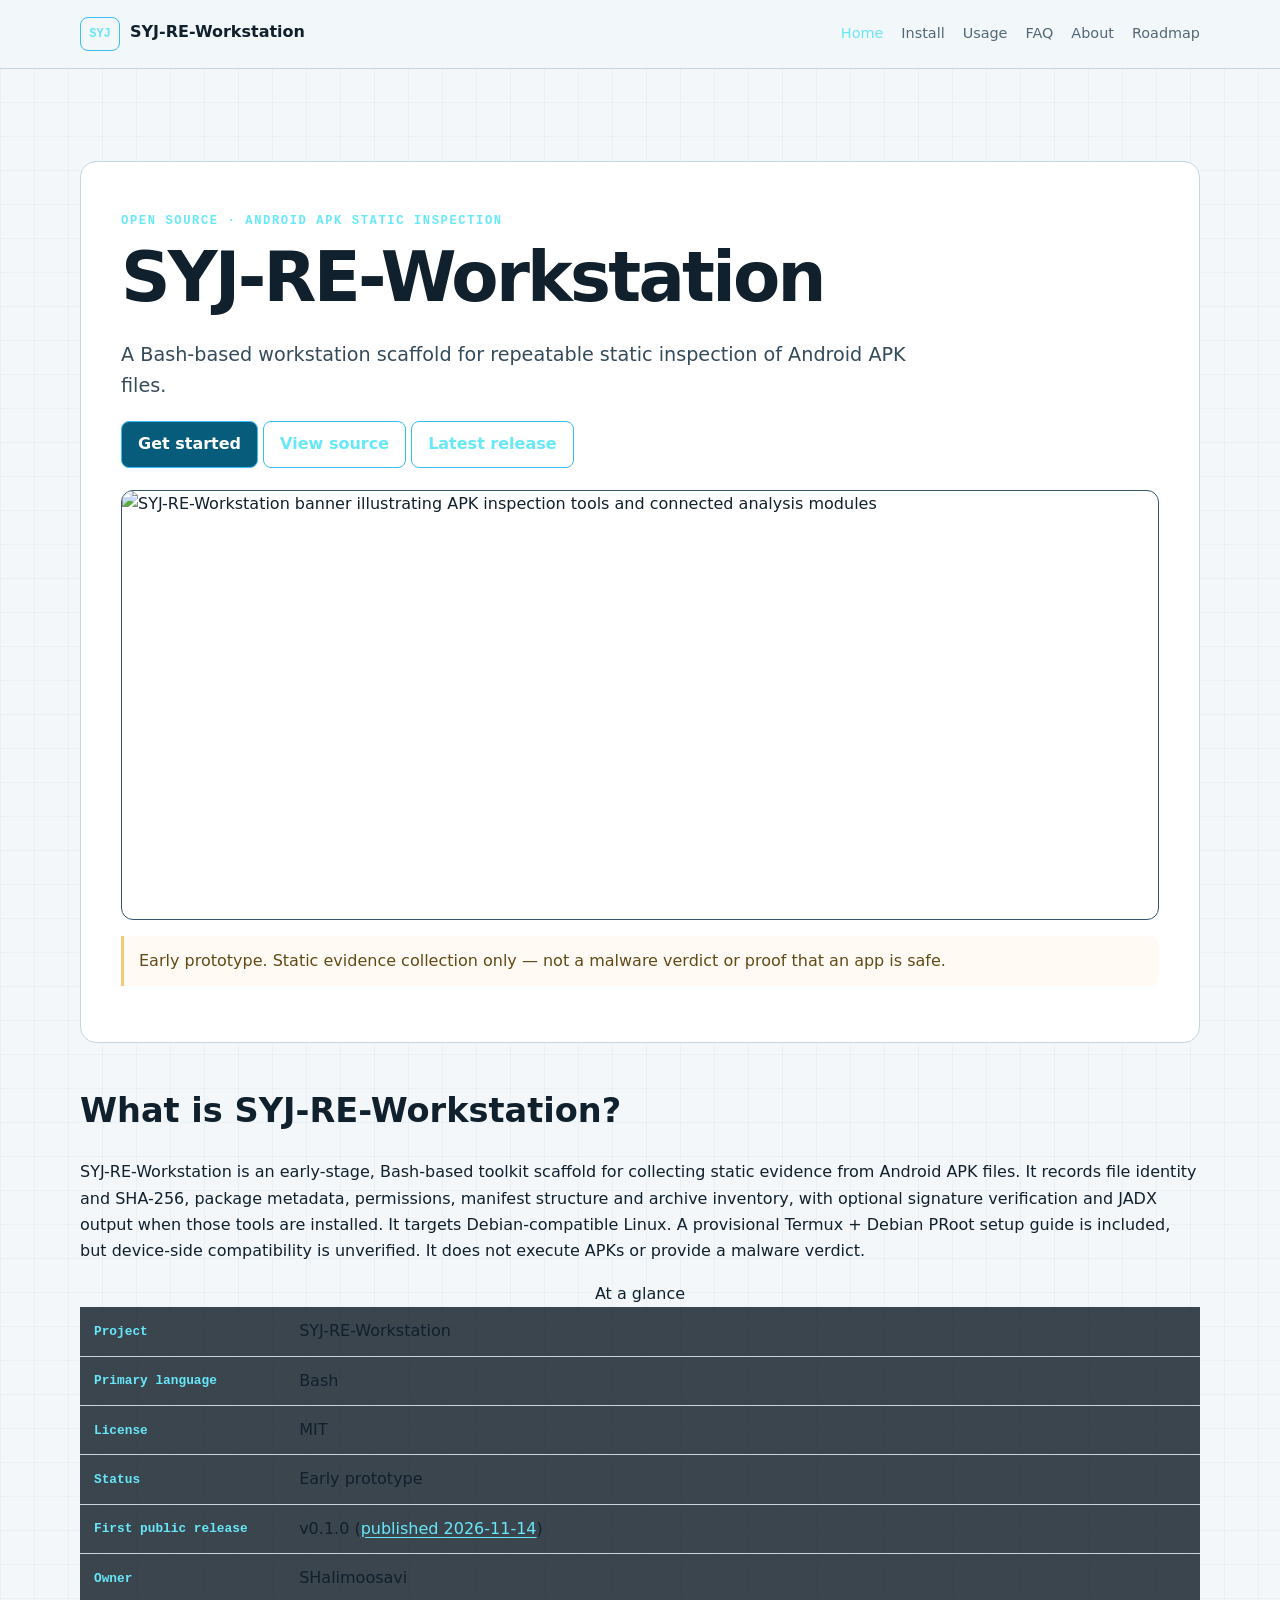
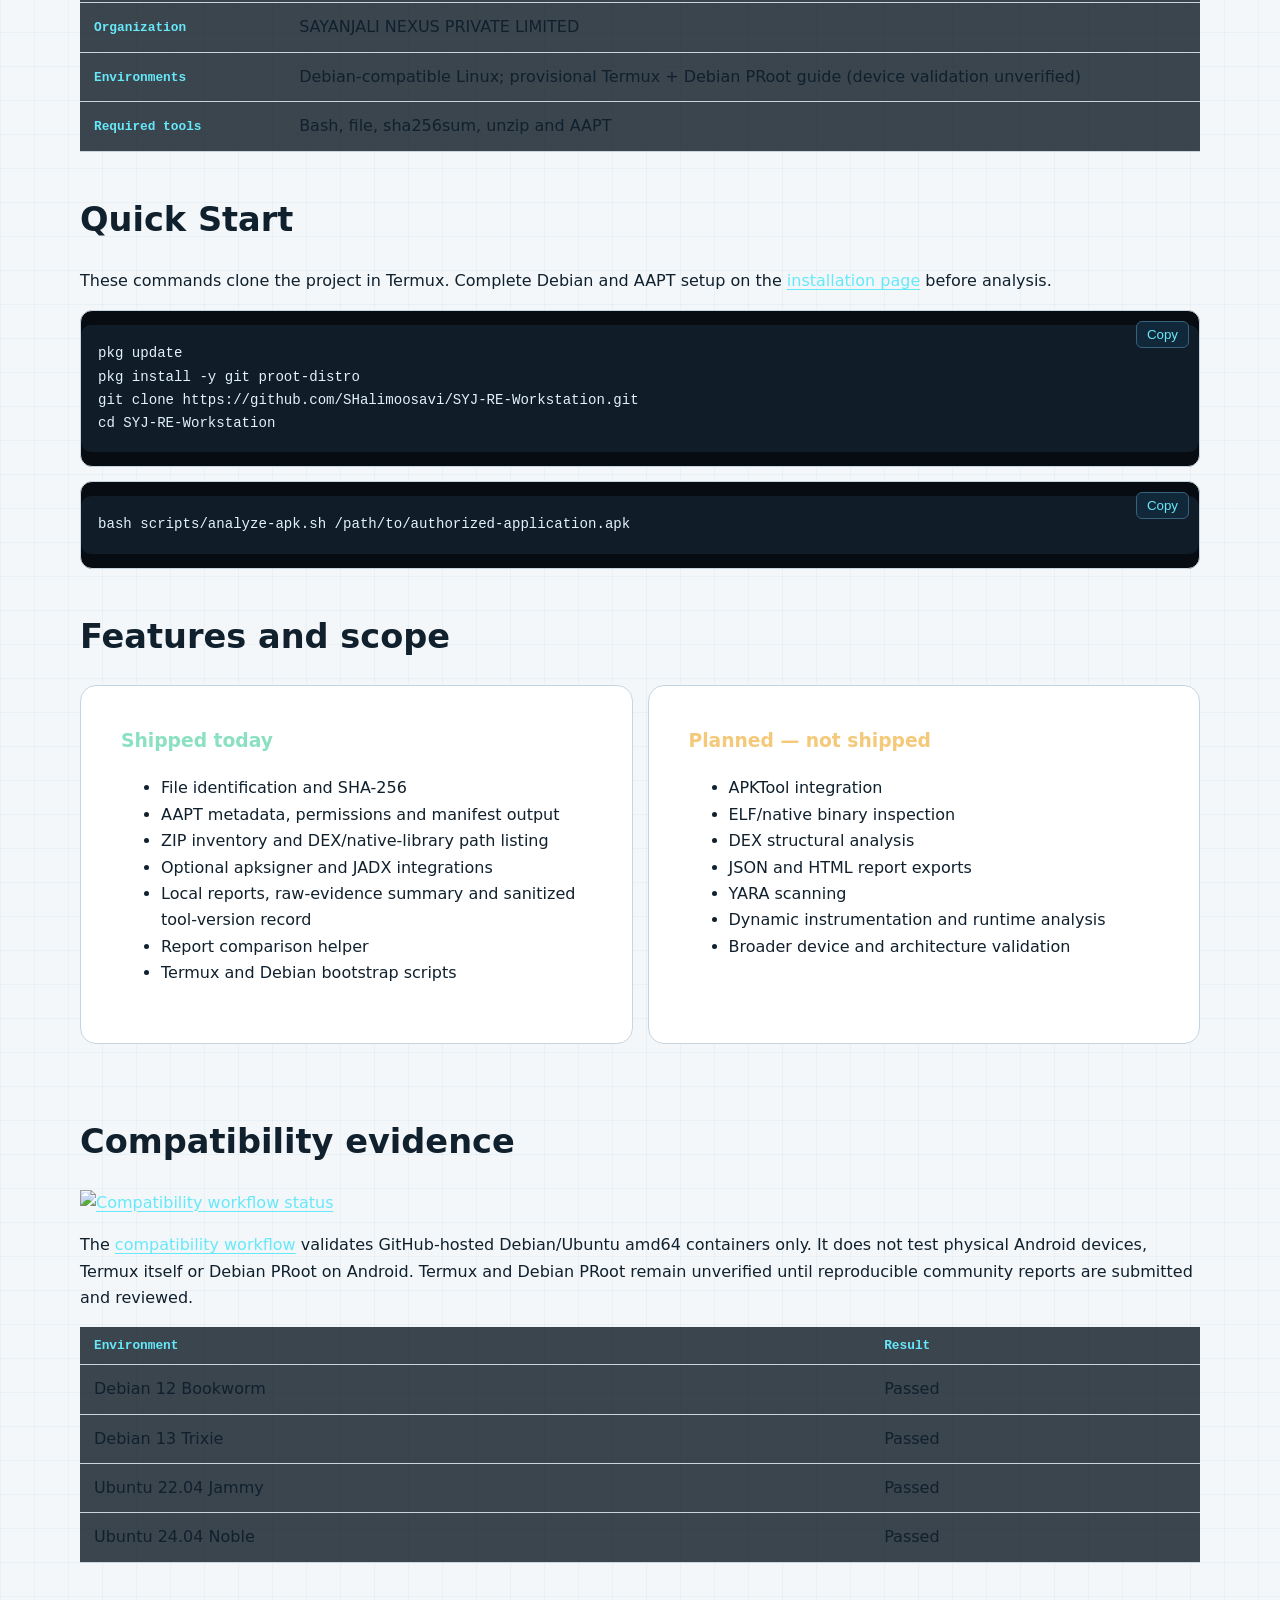
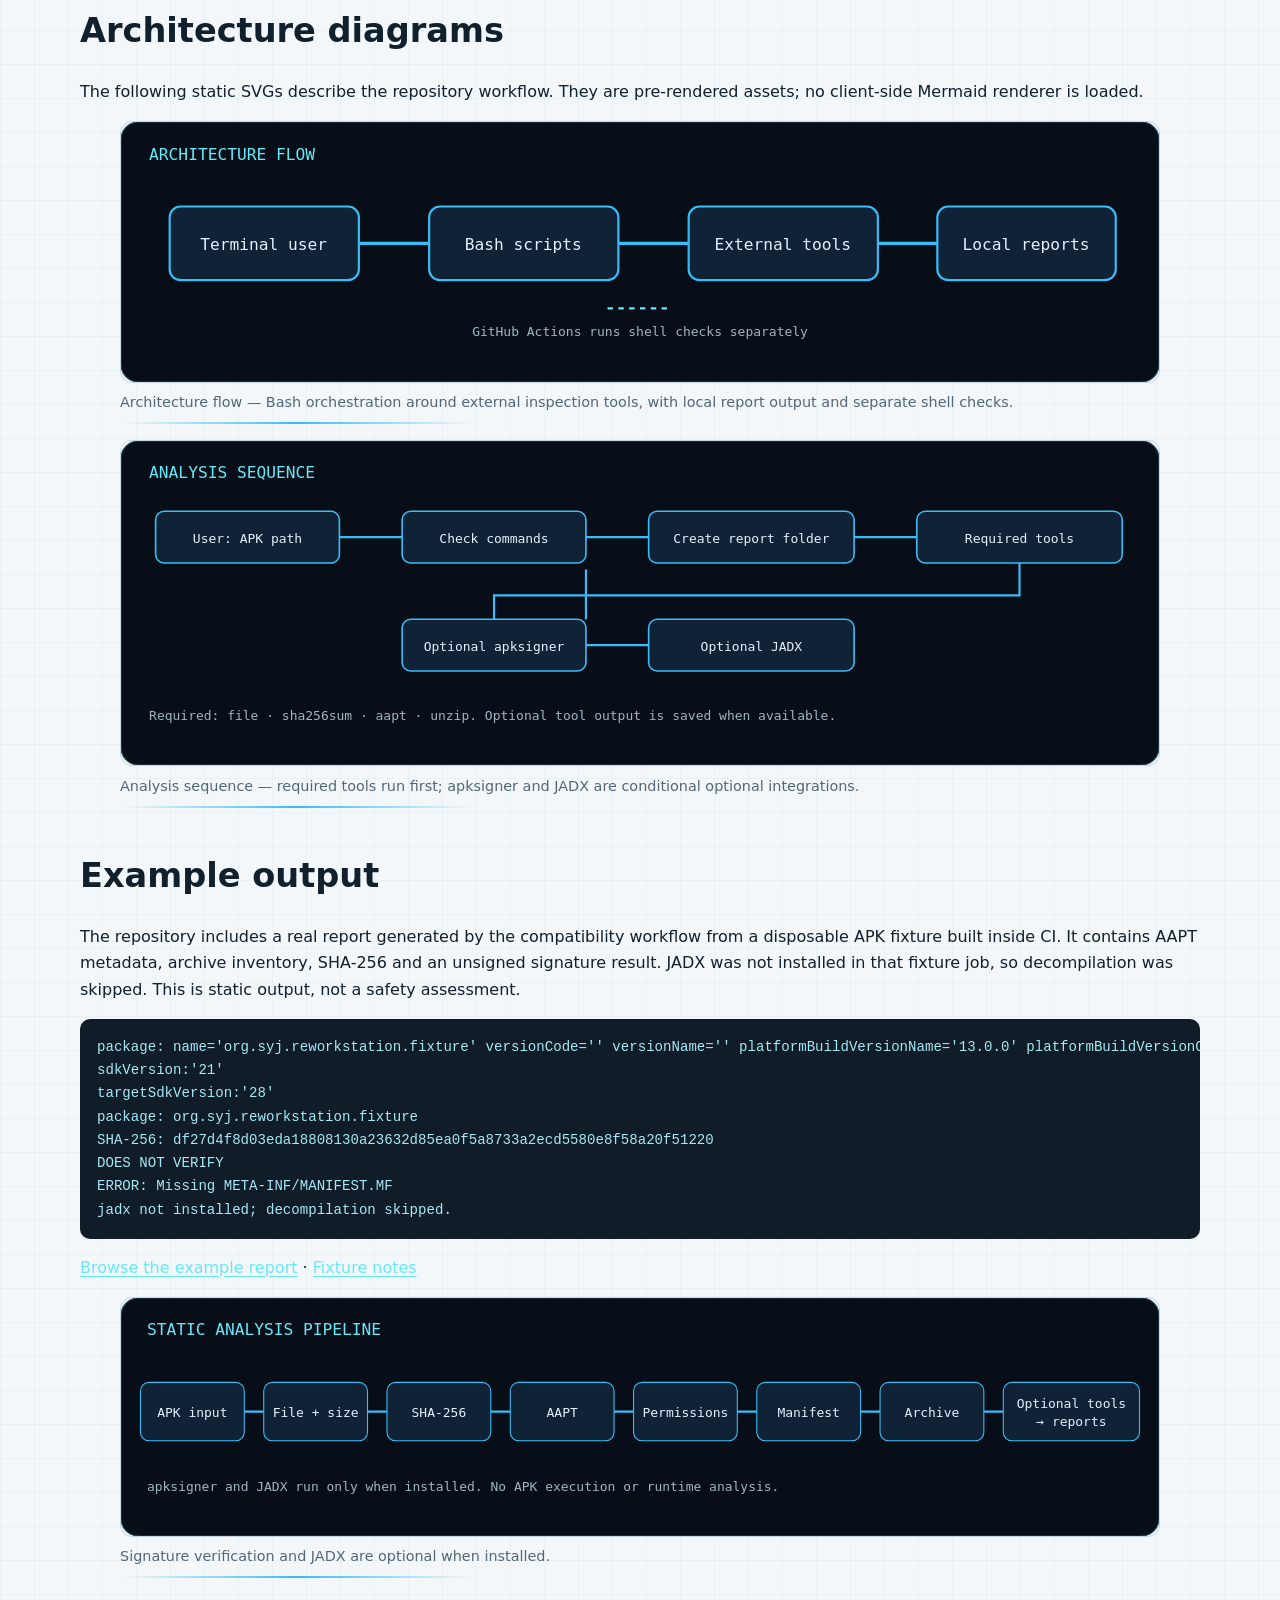
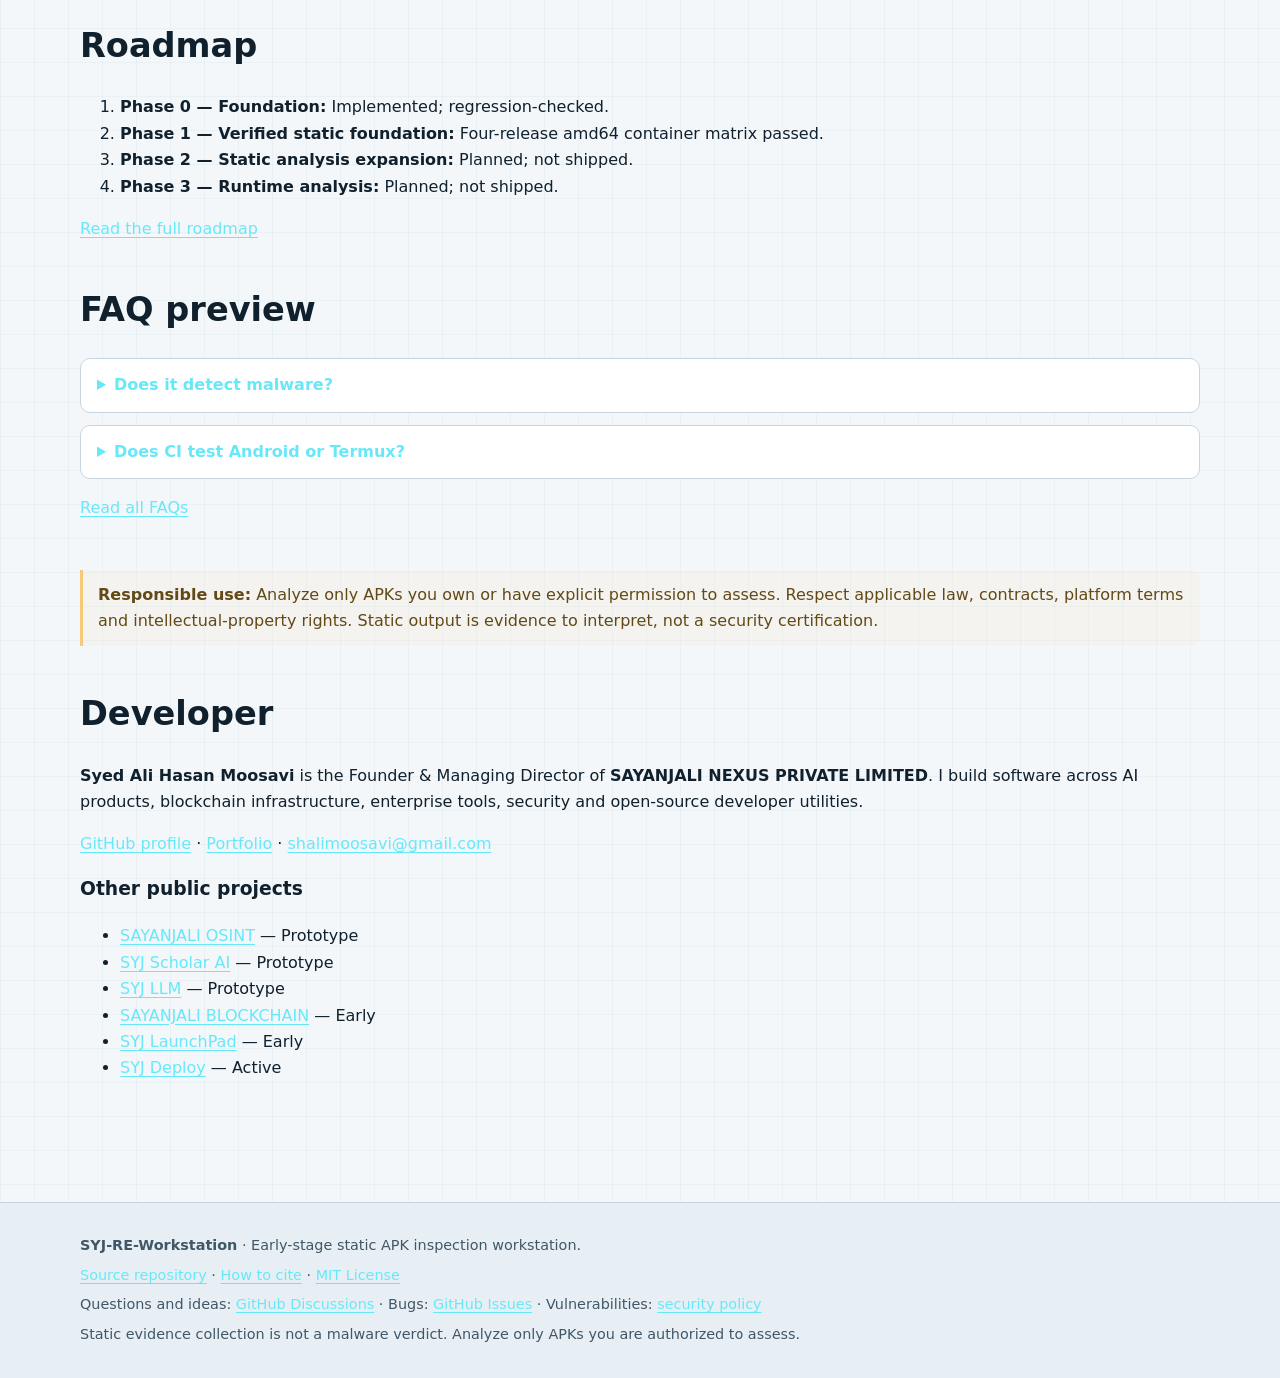
==== commit 7b7cd080: "Merge pull request #35 from SHalimoosavi/docs/v0.1.0-publication-status docs: correct v0.1.0 publica" ====
--- a/site/index.html
+++ b/site/index.html
@@ -1,4 +1,4 @@
-<!DOCTYPE html><html lang="en"><head><meta charset="utf-8"><meta name="google-site-verification" content="RhRpM-kPpzv-uHKu5XET8z_0lpO1PIuzYQjgypyHrho"><meta name="viewport" content="width=device-width, initial-scale=1"><title>SYJ-RE-Workstation | Android APK Static Inspection</title><meta name="description" content="An early-stage Bash workstation for static Android APK evidence collection. Read installation, usage, compatibility and roadmap documentation."><link rel="canonical" href="https://shalimoosavi.github.io/SYJ-RE-Workstation/"><meta property="og:type" content="website"><meta property="og:site_name" content="SYJ-RE-Workstation"><meta property="og:title" content="SYJ-RE-Workstation | Android APK Static Inspection"><meta property="og:description" content="An early-stage Bash workstation for static Android APK evidence collection. Read installation, usage, compatibility and roadmap documentation."><meta property="og:url" content="https://shalimoosavi.github.io/SYJ-RE-Workstation/"><meta property="og:image" content="https://raw.githubusercontent.com/SHalimoosavi/SYJ-RE-Workstation/main/docs/assets/syj-re-workstation-social-preview.png"><meta property="og:image:alt" content="SYJ-RE-Workstation technical banner"><meta name="twitter:card" content="summary_large_image"><meta name="twitter:title" content="SYJ-RE-Workstation | Android APK Static Inspection"><meta name="twitter:description" content="An early-stage Bash workstation for static Android APK evidence collection. Read installation, usage, compatibility and roadmap documentation."><meta name="twitter:image" content="https://raw.githubusercontent.com/SHalimoosavi/SYJ-RE-Workstation/main/docs/assets/syj-re-workstation-social-preview.png"><meta name="theme-color" content="#080d14"><link rel="icon" href="assets/favicon.svg" type="image/svg+xml"><link rel="stylesheet" href="assets/style.css"><script defer src="assets/site.js"></script><script type="application/ld+json">{"@context":"https://schema.org","@graph":[{"@type":"WebSite","@id":"https://shalimoosavi.github.io/SYJ-RE-Workstation/#website","url":"https://shalimoosavi.github.io/SYJ-RE-Workstation/","name":"SYJ-RE-Workstation"},{"@type":"Organization","@id":"https://shalimoosavi.github.io/SYJ-RE-Workstation/#organization","name":"SAYANJALI NEXUS PRIVATE LIMITED","url":"https://github.com/SHalimoosavi"},{"@type":"Person","@id":"https://shalimoosavi.github.io/SYJ-RE-Workstation/#person","name":"Syed Ali Hasan Moosavi","url":"https://github.com/SHalimoosavi","worksFor":{"@id":"https://shalimoosavi.github.io/SYJ-RE-Workstation/#organization"}},{"@type":"SoftwareSourceCode","@id":"https://shalimoosavi.github.io/SYJ-RE-Workstation/#software","name":"SYJ-RE-Workstation","description":"Early-stage Bash-based static inspection of Android APK files.","codeRepository":"https://github.com/SHalimoosavi/SYJ-RE-Workstation","programmingLanguage":"Bash","version":"0.1.0","dateModified":"2026-11-14","license":"https://spdx.org/licenses/MIT.html","author":{"@id":"https://shalimoosavi.github.io/SYJ-RE-Workstation/#person"},"publisher":{"@id":"https://shalimoosavi.github.io/SYJ-RE-Workstation/#organization"}},{"@type":"BreadcrumbList","itemListElement":[{"@type":"ListItem","position":1,"name":"Home","item":"https://shalimoosavi.github.io/SYJ-RE-Workstation/"},{"@type":"ListItem","position":2,"name":"Home","item":"https://shalimoosavi.github.io/SYJ-RE-Workstation/"}]}]}</script></head><body><a class="skip" href="#main">Skip to content</a><header><div class="wrap bar"><a class="brand" href="">SYJ-RE-Workstation</a><button type="button" class="menu" aria-expanded="false" aria-controls="nav">Menu</button><nav id="nav" aria-label="Main navigation"><a href="" aria-current="page">Home</a><a href="install/">Install</a><a href="usage/">Usage</a><a href="faq/">FAQ</a><a href="about/">About</a><a href="roadmap/">Roadmap</a></nav></div></header><main id="main" class="wrap"><section class="hero"><p class="eyebrow">OPEN SOURCE · ANDROID APK STATIC INSPECTION</p><h1>SYJ-RE-Workstation</h1><p class="lead">A Bash-based workstation scaffold for repeatable static inspection of Android APK files.</p><p><a class="btn" href="install/">Get started</a> <a class="btn alt" href="https://github.com/SHalimoosavi/SYJ-RE-Workstation">View source</a> <a class="btn alt" href="https://github.com/SHalimoosavi/SYJ-RE-Workstation/releases/latest">Latest release</a></p><img class="banner" src="https://raw.githubusercontent.com/SHalimoosavi/SYJ-RE-Workstation/main/docs/assets/syj-re-workstation-social-preview.png" width="1280" height="640" alt="SYJ-RE-Workstation banner illustrating APK inspection tools and connected analysis modules"><p class="warning">Early prototype. Static evidence collection only — not a malware verdict or proof that an app is safe.</p></section><section><h2>What is SYJ-RE-Workstation?</h2><p>SYJ-RE-Workstation is an early-stage, Bash-based toolkit scaffold for collecting static evidence from Android APK files. It records file identity and SHA-256, package metadata, permissions, manifest structure and archive inventory, with optional signature verification and JADX output when those tools are installed. It targets Debian-compatible Linux. A provisional Termux + Debian PRoot setup guide is included, but device-side compatibility is unverified. It does not execute APKs or provide a malware verdict.</p><table><caption>At a glance</caption><tbody><tr><th scope="row">Project</th><td>SYJ-RE-Workstation</td></tr><tr><th scope="row">Primary language</th><td>Bash</td></tr><tr><th scope="row">License</th><td>MIT</td></tr><tr><th scope="row">Status</th><td>Early prototype</td></tr><tr><th scope="row">First public release</th><td><a href="https://github.com/SHalimoosavi/SYJ-RE-Workstation/releases/tag/v0.1.0">v0.1.0</a> (published 2026-11-14)</td></tr><tr><th scope="row">Owner</th><td>SHalimoosavi</td></tr><tr><th scope="row">Organization</th><td>SAYANJALI NEXUS PRIVATE LIMITED</td></tr><tr><th scope="row">Environments</th><td>Debian-compatible Linux; provisional Termux + Debian PRoot guide (device validation unverified)</td></tr><tr><th scope="row">Required tools</th><td>Bash, file, sha256sum, unzip and AAPT</td></tr></tbody></table></section><section><h2>Quick Start</h2><p>These commands clone the project in Termux. Complete Debian and AAPT setup on the <a href="install/">installation page</a> before analysis.</p><div class="code"><button type="button" data-copy="pkg update&#10;pkg install -y git proot-distro&#10;git clone https://github.com/SHalimoosavi/SYJ-RE-Workstation.git&#10;cd SYJ-RE-Workstation">Copy</button><pre>pkg update
+<!DOCTYPE html><html lang="en"><head><meta charset="utf-8"><meta name="google-site-verification" content="RhRpM-kPpzv-uHKu5XET8z_0lpO1PIuzYQjgypyHrho"><meta name="viewport" content="width=device-width, initial-scale=1"><title>SYJ-RE-Workstation | Android APK Static Inspection</title><meta name="description" content="An early-stage Bash workstation for static Android APK evidence collection. Read installation, usage, compatibility and roadmap documentation."><link rel="canonical" href="https://shalimoosavi.github.io/SYJ-RE-Workstation/"><meta property="og:type" content="website"><meta property="og:site_name" content="SYJ-RE-Workstation"><meta property="og:title" content="SYJ-RE-Workstation | Android APK Static Inspection"><meta property="og:description" content="An early-stage Bash workstation for static Android APK evidence collection. Read installation, usage, compatibility and roadmap documentation."><meta property="og:url" content="https://shalimoosavi.github.io/SYJ-RE-Workstation/"><meta property="og:image" content="https://raw.githubusercontent.com/SHalimoosavi/SYJ-RE-Workstation/main/docs/assets/syj-re-workstation-social-preview.png"><meta property="og:image:alt" content="SYJ-RE-Workstation technical banner"><meta name="twitter:card" content="summary_large_image"><meta name="twitter:title" content="SYJ-RE-Workstation | Android APK Static Inspection"><meta name="twitter:description" content="An early-stage Bash workstation for static Android APK evidence collection. Read installation, usage, compatibility and roadmap documentation."><meta name="twitter:image" content="https://raw.githubusercontent.com/SHalimoosavi/SYJ-RE-Workstation/main/docs/assets/syj-re-workstation-social-preview.png"><meta name="theme-color" content="#080d14"><link rel="icon" href="assets/favicon.svg" type="image/svg+xml"><link rel="stylesheet" href="assets/style.css"><script defer src="assets/site.js"></script><script type="application/ld+json">{"@context":"https://schema.org","@graph":[{"@type":"WebSite","@id":"https://shalimoosavi.github.io/SYJ-RE-Workstation/#website","url":"https://shalimoosavi.github.io/SYJ-RE-Workstation/","name":"SYJ-RE-Workstation"},{"@type":"Organization","@id":"https://shalimoosavi.github.io/SYJ-RE-Workstation/#organization","name":"SAYANJALI NEXUS PRIVATE LIMITED","url":"https://github.com/SHalimoosavi"},{"@type":"Person","@id":"https://shalimoosavi.github.io/SYJ-RE-Workstation/#person","name":"Syed Ali Hasan Moosavi","url":"https://github.com/SHalimoosavi","worksFor":{"@id":"https://shalimoosavi.github.io/SYJ-RE-Workstation/#organization"}},{"@type":"SoftwareSourceCode","@id":"https://shalimoosavi.github.io/SYJ-RE-Workstation/#software","name":"SYJ-RE-Workstation","description":"Early-stage Bash-based static inspection of Android APK files.","codeRepository":"https://github.com/SHalimoosavi/SYJ-RE-Workstation","programmingLanguage":"Bash","version":"0.1.0","dateModified":"2026-11-14","license":"https://spdx.org/licenses/MIT.html","author":{"@id":"https://shalimoosavi.github.io/SYJ-RE-Workstation/#person"},"publisher":{"@id":"https://shalimoosavi.github.io/SYJ-RE-Workstation/#organization"}},{"@type":"BreadcrumbList","itemListElement":[{"@type":"ListItem","position":1,"name":"Home","item":"https://shalimoosavi.github.io/SYJ-RE-Workstation/"},{"@type":"ListItem","position":2,"name":"Home","item":"https://shalimoosavi.github.io/SYJ-RE-Workstation/"}]}]}</script></head><body><a class="skip" href="#main">Skip to content</a><header><div class="wrap bar"><a class="brand" href="">SYJ-RE-Workstation</a><button type="button" class="menu" aria-expanded="false" aria-controls="nav">Menu</button><nav id="nav" aria-label="Main navigation"><a href="" aria-current="page">Home</a><a href="install/">Install</a><a href="usage/">Usage</a><a href="faq/">FAQ</a><a href="about/">About</a><a href="roadmap/">Roadmap</a></nav></div></header><main id="main" class="wrap"><section class="hero"><p class="eyebrow">OPEN SOURCE · ANDROID APK STATIC INSPECTION</p><h1>SYJ-RE-Workstation</h1><p class="lead">A Bash-based workstation scaffold for repeatable static inspection of Android APK files.</p><p><a class="btn" href="install/">Get started</a> <a class="btn alt" href="https://github.com/SHalimoosavi/SYJ-RE-Workstation">View source</a> <a class="btn alt" href="https://github.com/SHalimoosavi/SYJ-RE-Workstation/releases/latest">Latest release</a></p><img class="banner" src="https://raw.githubusercontent.com/SHalimoosavi/SYJ-RE-Workstation/main/docs/assets/syj-re-workstation-social-preview.png" width="1280" height="640" alt="SYJ-RE-Workstation banner illustrating APK inspection tools and connected analysis modules"><p class="warning">Early prototype. Static evidence collection only — not a malware verdict or proof that an app is safe.</p></section><section><h2>What is SYJ-RE-Workstation?</h2><p>SYJ-RE-Workstation is an early-stage, Bash-based toolkit scaffold for collecting static evidence from Android APK files. It records file identity and SHA-256, package metadata, permissions, manifest structure and archive inventory, with optional signature verification and JADX output when those tools are installed. It targets Debian-compatible Linux. A provisional Termux + Debian PRoot setup guide is included, but device-side compatibility is unverified. It does not execute APKs or provide a malware verdict.</p><table><caption>At a glance</caption><tbody><tr><th scope="row">Project</th><td>SYJ-RE-Workstation</td></tr><tr><th scope="row">Primary language</th><td>Bash</td></tr><tr><th scope="row">License</th><td>MIT</td></tr><tr><th scope="row">Status</th><td>Early prototype</td></tr><tr><th scope="row">First public release</th><td>v0.1.0 (<a href="https://github.com/SHalimoosavi/SYJ-RE-Workstation/releases/tag/v0.1.0">published 2026-11-14</a>)</td></tr><tr><th scope="row">Owner</th><td>SHalimoosavi</td></tr><tr><th scope="row">Organization</th><td>SAYANJALI NEXUS PRIVATE LIMITED</td></tr><tr><th scope="row">Environments</th><td>Debian-compatible Linux; provisional Termux + Debian PRoot guide (device validation unverified)</td></tr><tr><th scope="row">Required tools</th><td>Bash, file, sha256sum, unzip and AAPT</td></tr></tbody></table></section><section><h2>Quick Start</h2><p>These commands clone the project in Termux. Complete Debian and AAPT setup on the <a href="install/">installation page</a> before analysis.</p><div class="code"><button type="button" data-copy="pkg update&#10;pkg install -y git proot-distro&#10;git clone https://github.com/SHalimoosavi/SYJ-RE-Workstation.git&#10;cd SYJ-RE-Workstation">Copy</button><pre>pkg update
 pkg install -y git proot-distro
 git clone https://github.com/SHalimoosavi/SYJ-RE-Workstation.git
 cd SYJ-RE-Workstation</pre></div><div class="code"><button type="button" data-copy="bash scripts/analyze-apk.sh /path/to/authorized-application.apk">Copy</button><pre>bash scripts/analyze-apk.sh /path/to/authorized-application.apk</pre></div></section><section><h2>Features and scope</h2><div class="columns"><article class="panel"><h3 class="good">Shipped today</h3><ul><li>File identification and SHA-256</li><li>AAPT metadata, permissions and manifest output</li><li>ZIP inventory and DEX/native-library path listing</li><li>Optional apksigner and JADX integrations</li><li>Local reports, raw-evidence summary and sanitized tool-version record</li><li>Report comparison helper</li><li>Termux and Debian bootstrap scripts</li></ul></article><article class="panel"><h3 class="planned">Planned — not shipped</h3><ul><li>APKTool integration</li><li>ELF/native binary inspection</li><li>DEX structural analysis</li><li>JSON and HTML report exports</li><li>YARA scanning</li><li>Dynamic instrumentation and runtime analysis</li><li>Broader device and architecture validation</li></ul></article></div></section><section><h2>Compatibility evidence</h2><p><a href="https://github.com/SHalimoosavi/SYJ-RE-Workstation/actions/workflows/compat.yml"><img alt="Compatibility workflow status" src="https://github.com/SHalimoosavi/SYJ-RE-Workstation/actions/workflows/compat.yml/badge.svg"></a></p><p>The <a href="https://github.com/SHalimoosavi/SYJ-RE-Workstation/actions/workflows/compat.yml">compatibility workflow</a> validates GitHub-hosted Debian/Ubuntu amd64 containers only. It does not test physical Android devices, Termux itself or Debian PRoot on Android. Termux and Debian PRoot remain unverified until reproducible community reports are submitted and reviewed.</p><table><thead><tr><th>Environment</th><th>Result</th></tr></thead><tbody><tr><td>Debian 12 Bookworm</td><td>Passed</td></tr><tr><td>Debian 13 Trixie</td><td>Passed</td></tr><tr><td>Ubuntu 22.04 Jammy</td><td>Passed</td></tr><tr><td>Ubuntu 24.04 Noble</td><td>Passed</td></tr></tbody></table></section><section><h2>Architecture diagrams</h2><p>The following static SVGs describe the repository workflow. They are pre-rendered assets; no client-side Mermaid renderer is loaded.</p><figure><img src="assets/architecture.svg" width="960" height="240" alt="Architecture flow: terminal user invokes Bash scripts, which call external inspection tools and write local report files; GitHub Actions runs shell checks"><figcaption>Architecture flow — Bash orchestration around external inspection tools, with local report output and separate shell checks.</figcaption></figure><figure><img src="assets/sequence.svg" width="960" height="300" alt="Sequence diagram: user supplies one APK path, analyzer checks commands and creates a report directory, invokes file, SHA-256, AAPT and unzip, optionally runs apksigner and JADX, then saves evidence and prints the report path"><figcaption>Analysis sequence — required tools run first; apksigner and JADX are conditional optional integrations.</figcaption></figure></section><section><h2>Example output</h2><p>The repository includes a real report generated by the compatibility workflow from a disposable APK fixture built inside CI. It contains AAPT metadata, archive inventory, SHA-256 and an unsigned signature result. JADX was not installed in that fixture job, so decompilation was skipped. This is static output, not a safety assessment.</p><pre><code>package: name='org.syj.reworkstation.fixture' versionCode='' versionName='' platformBuildVersionName='13.0.0' platformBuildVersionCode='33' compileSdkVersion='33' compileSdkVersionCodename='13.0.0'
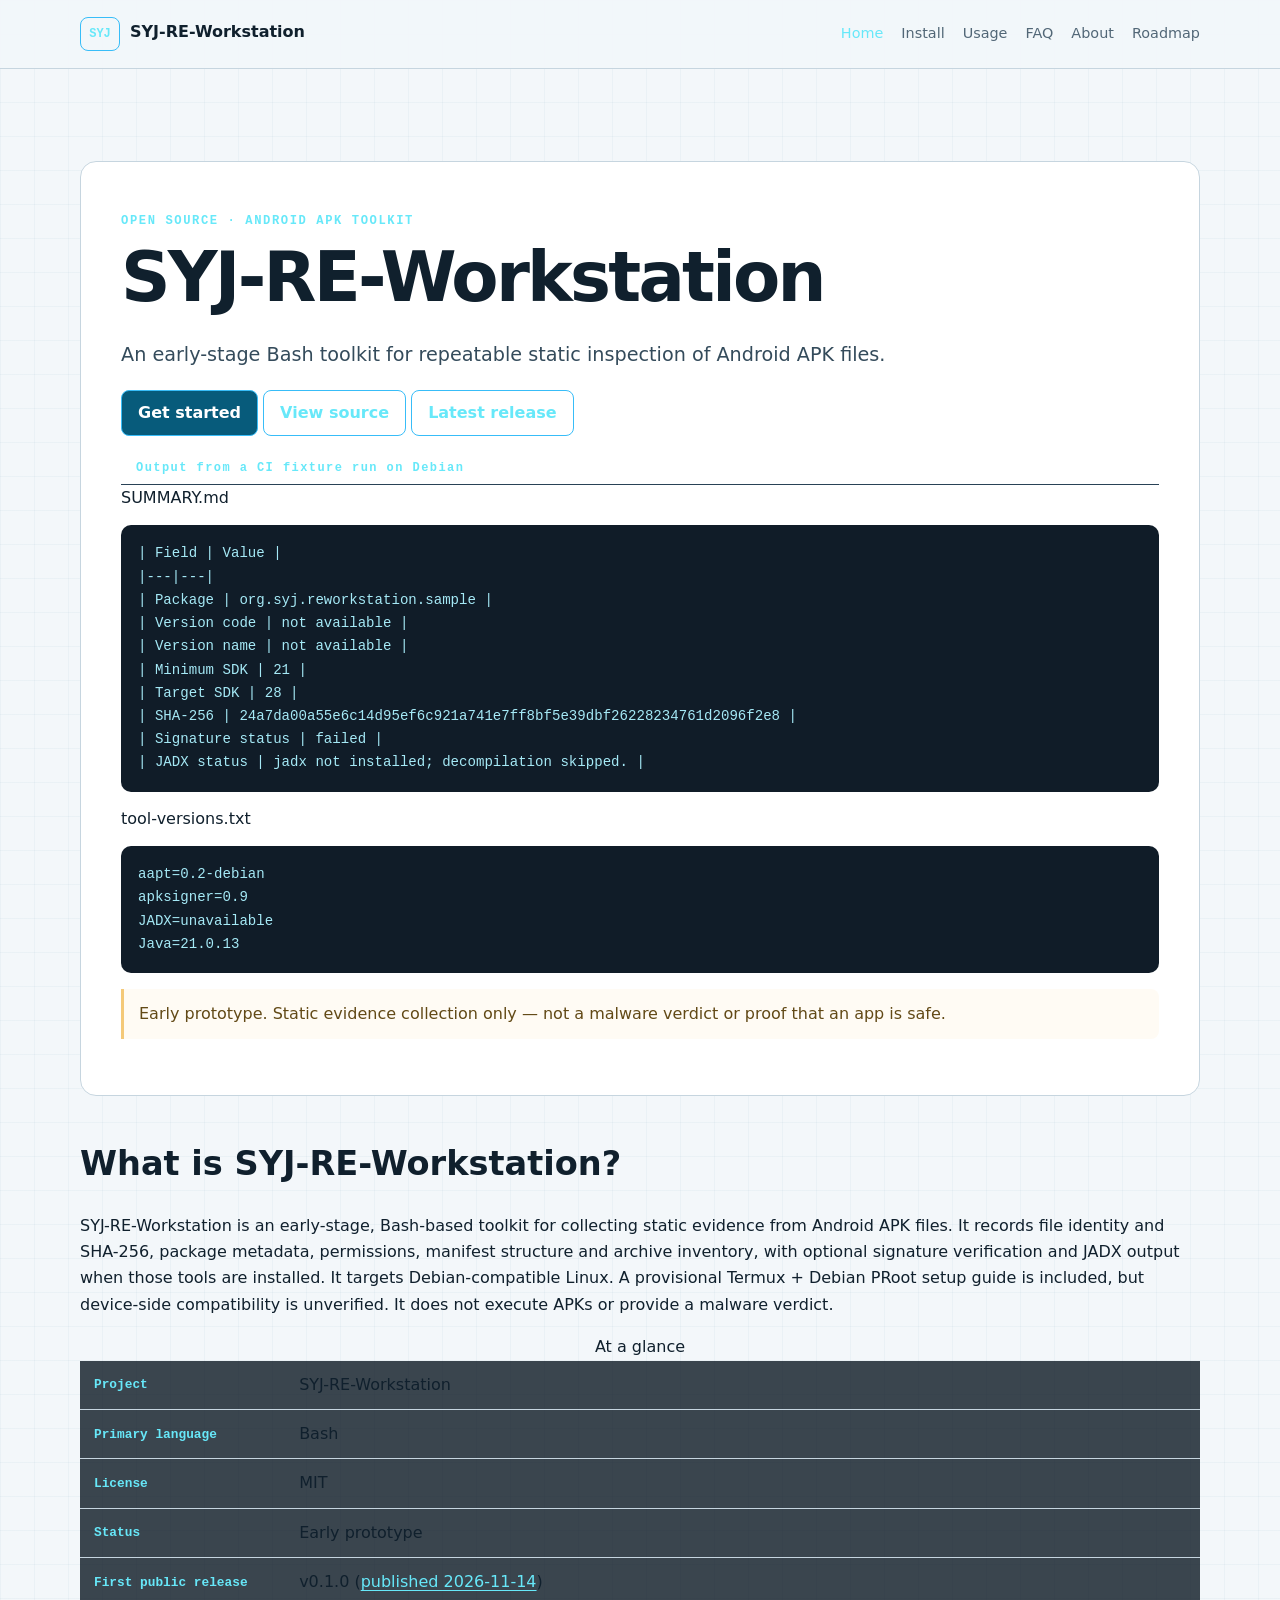
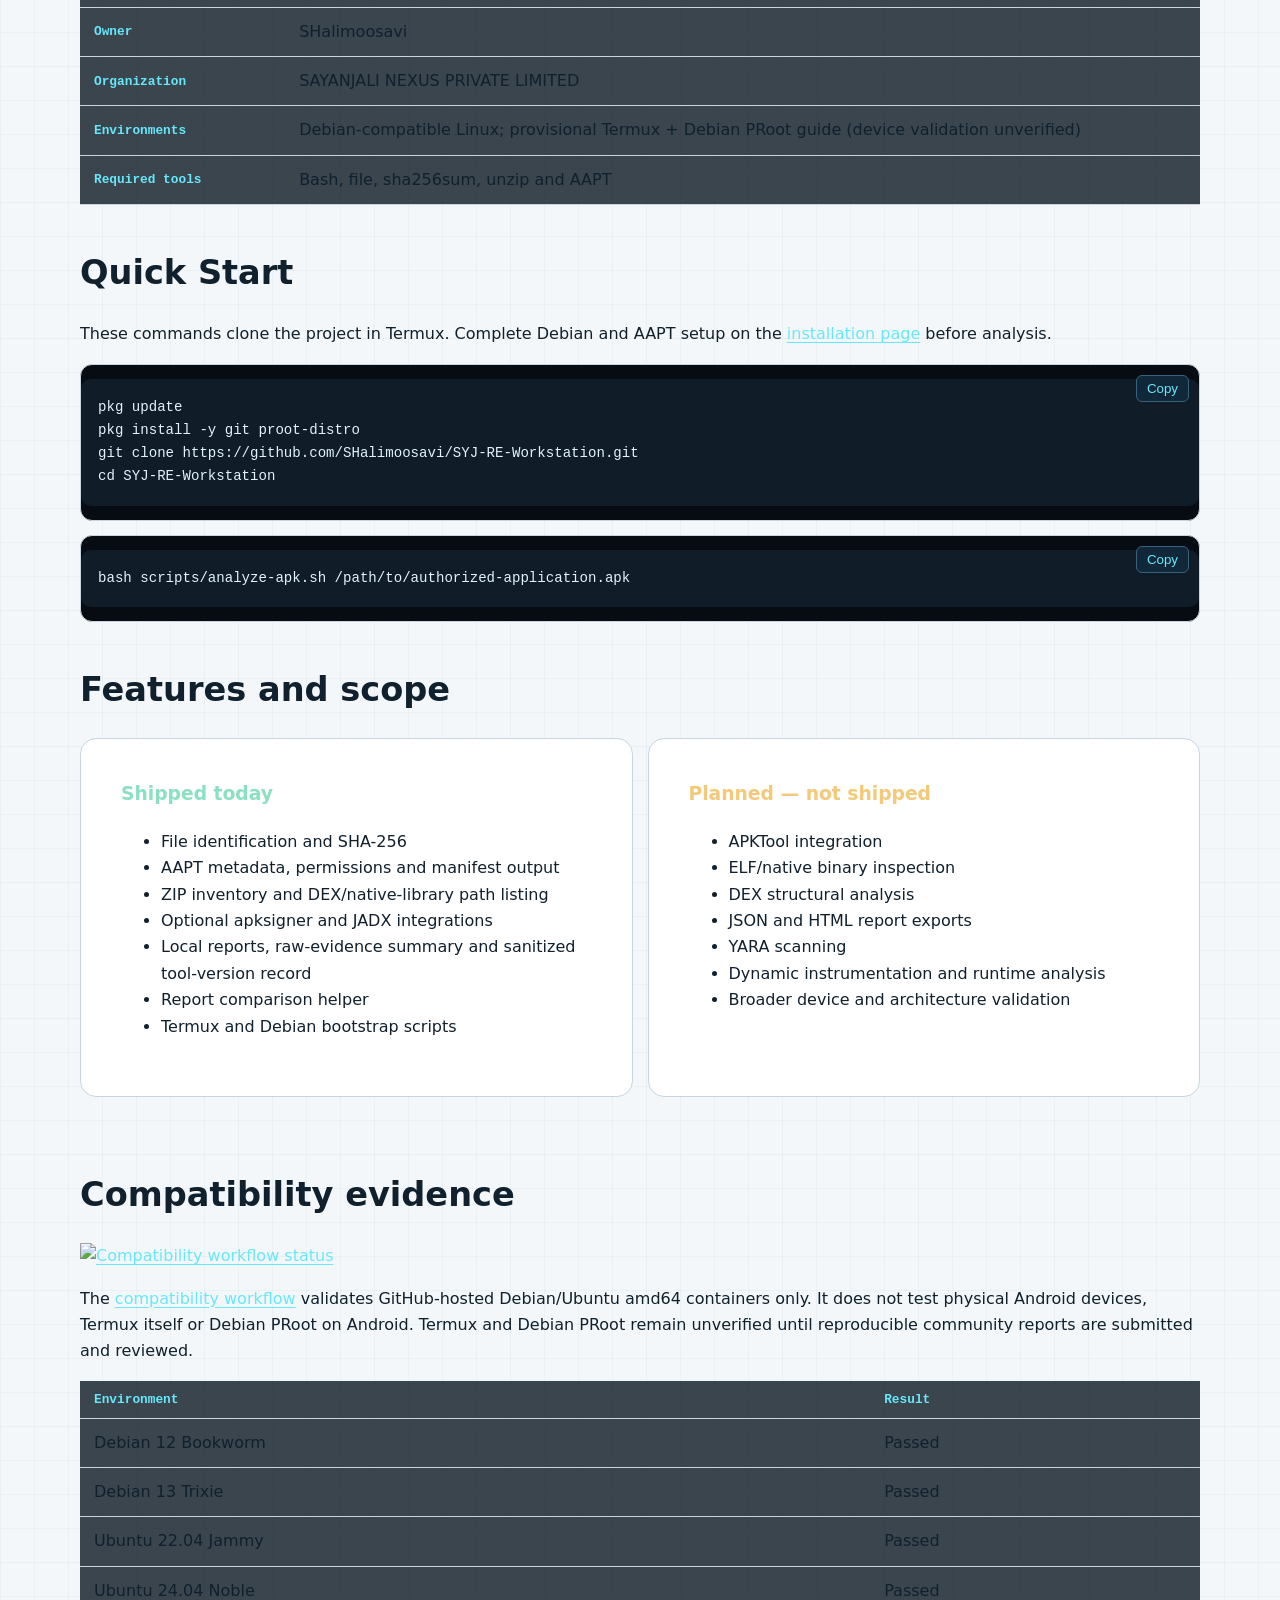
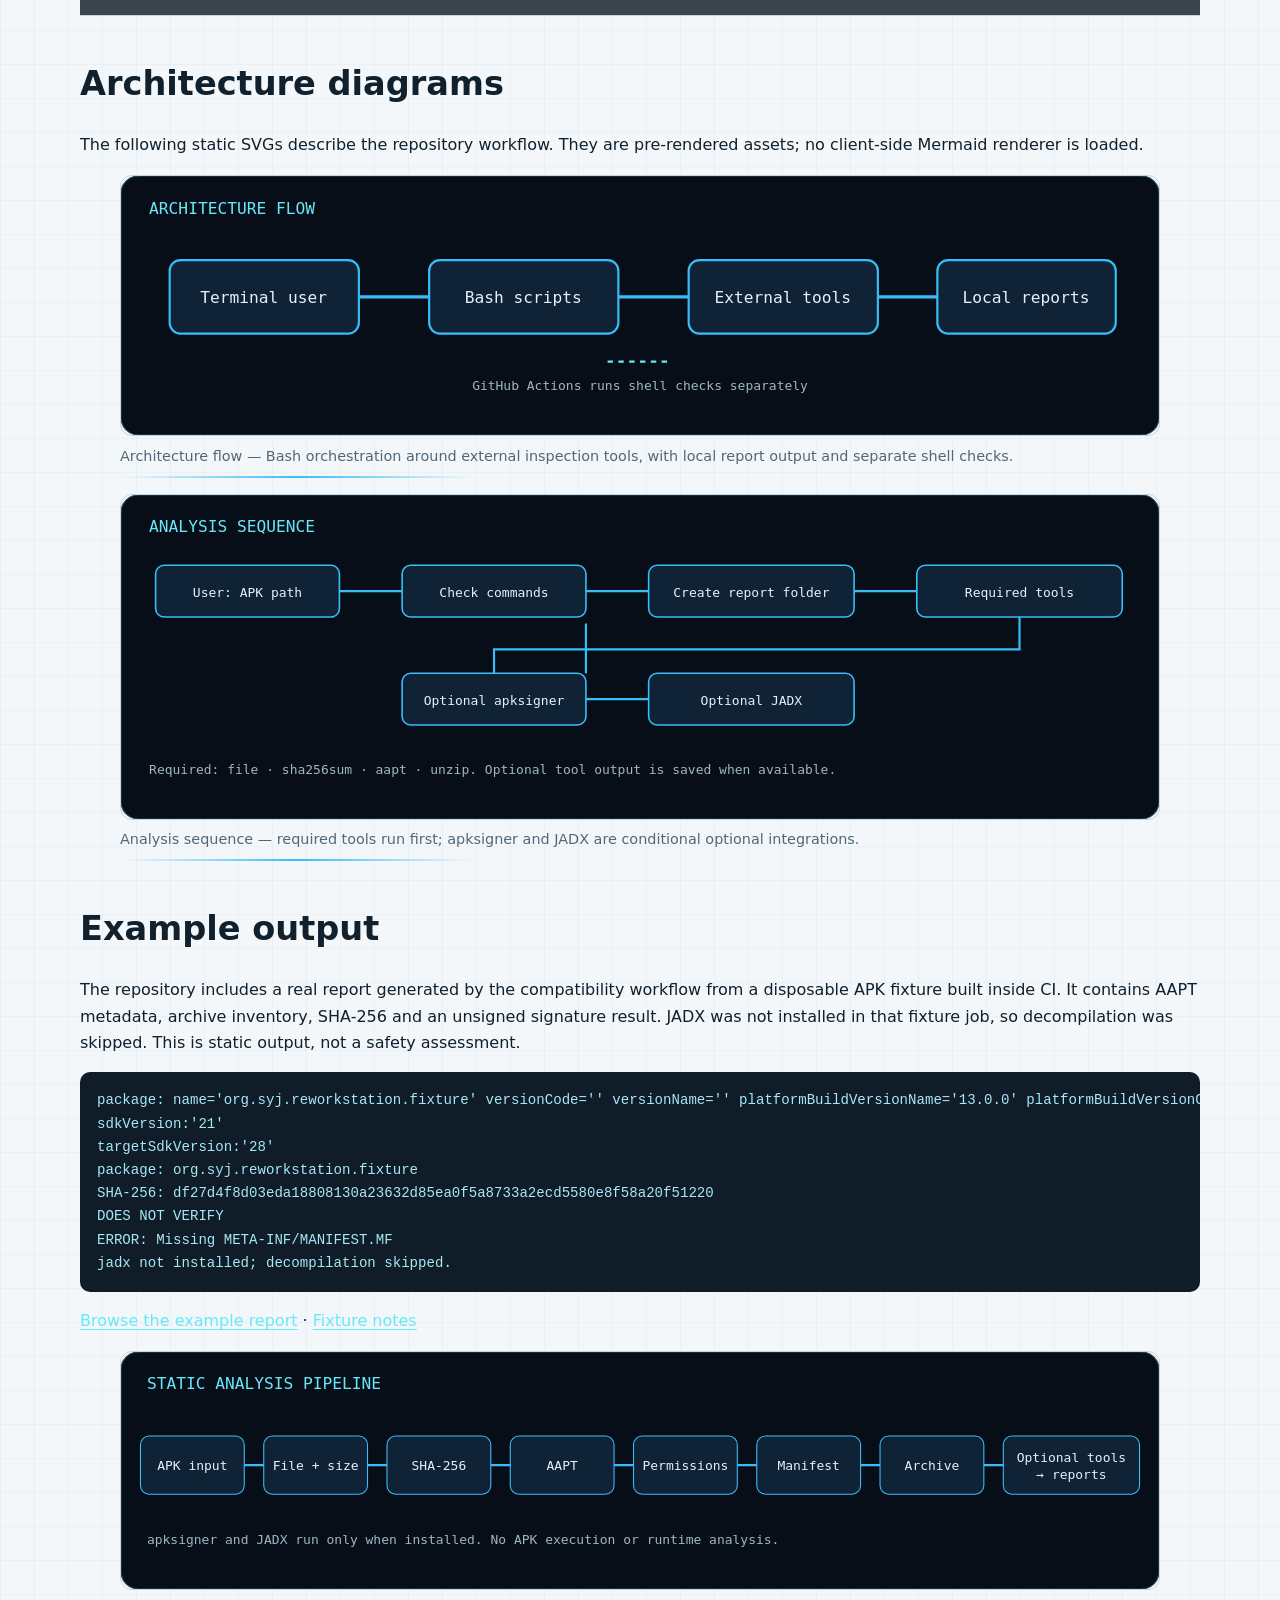
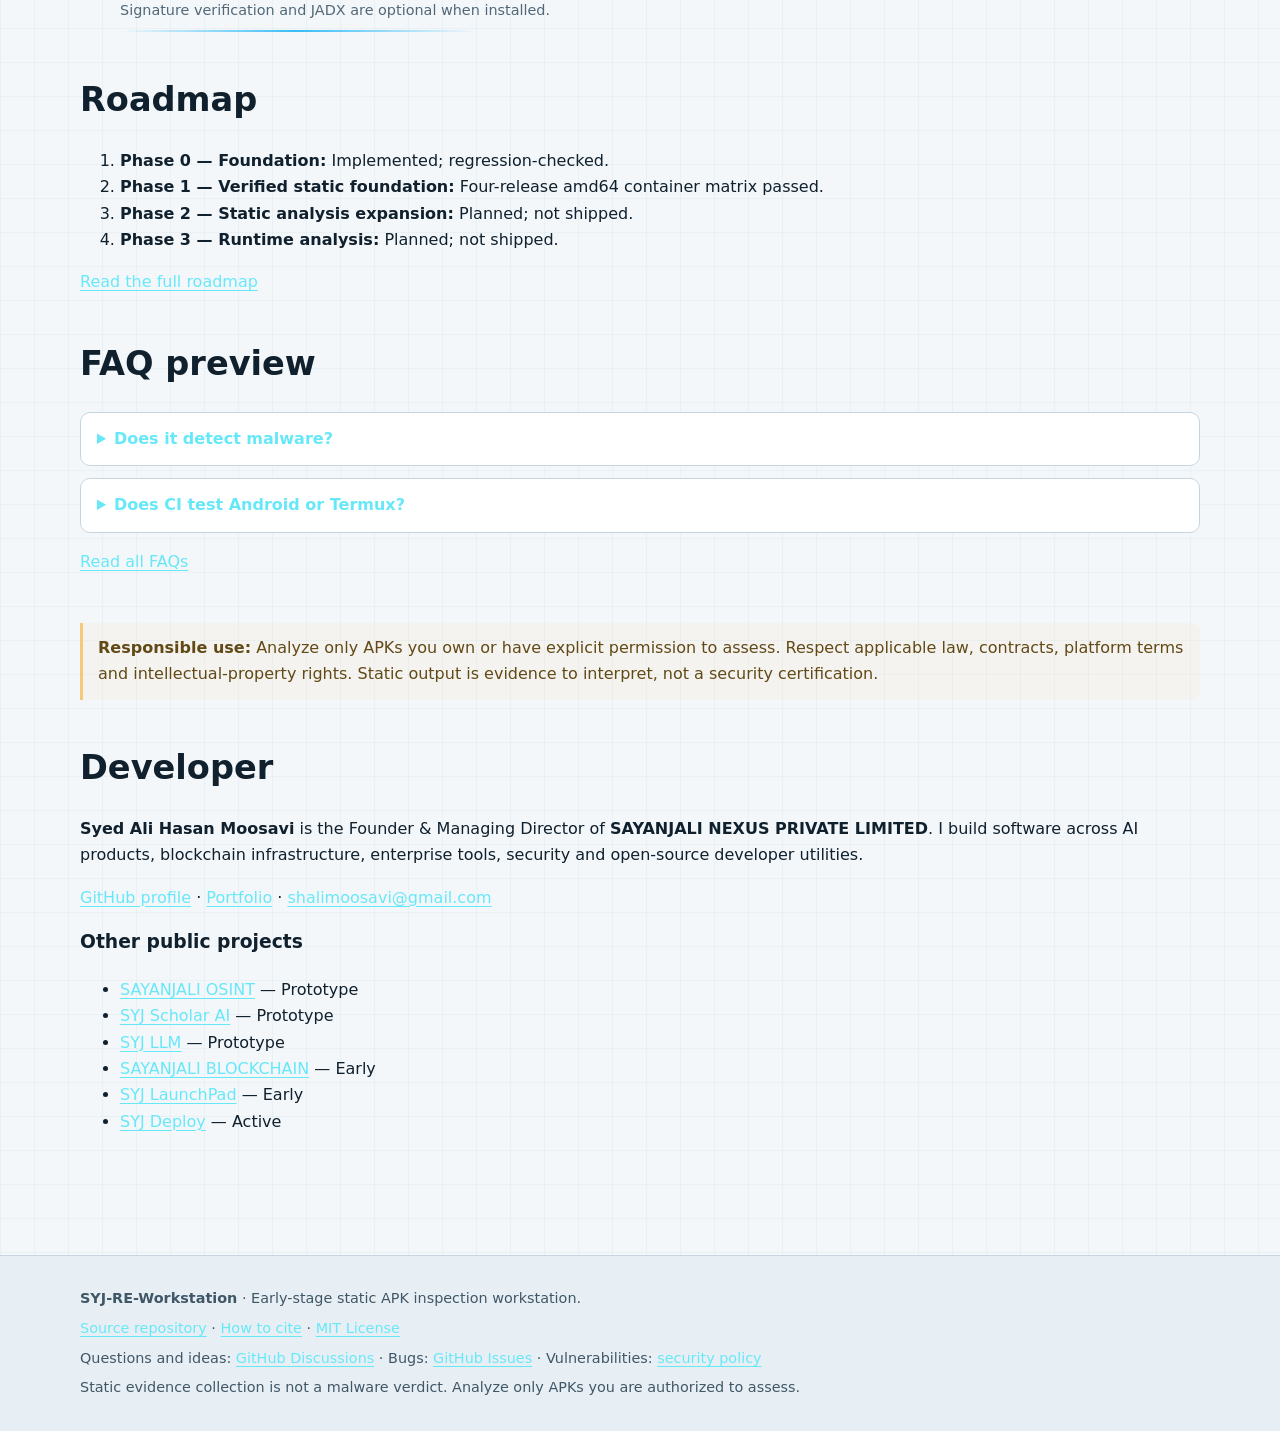
==== commit f6894b73: "site: replace hero artwork with CI report excerpt" ====
--- a/site/index.html
+++ b/site/index.html
@@ -1,4 +1,20 @@
-<!DOCTYPE html><html lang="en"><head><meta charset="utf-8"><meta name="google-site-verification" content="RhRpM-kPpzv-uHKu5XET8z_0lpO1PIuzYQjgypyHrho"><meta name="viewport" content="width=device-width, initial-scale=1"><title>SYJ-RE-Workstation | Android APK Static Inspection</title><meta name="description" content="An early-stage Bash workstation for static Android APK evidence collection. Read installation, usage, compatibility and roadmap documentation."><link rel="canonical" href="https://shalimoosavi.github.io/SYJ-RE-Workstation/"><meta property="og:type" content="website"><meta property="og:site_name" content="SYJ-RE-Workstation"><meta property="og:title" content="SYJ-RE-Workstation | Android APK Static Inspection"><meta property="og:description" content="An early-stage Bash workstation for static Android APK evidence collection. Read installation, usage, compatibility and roadmap documentation."><meta property="og:url" content="https://shalimoosavi.github.io/SYJ-RE-Workstation/"><meta property="og:image" content="https://raw.githubusercontent.com/SHalimoosavi/SYJ-RE-Workstation/main/docs/assets/syj-re-workstation-social-preview.png"><meta property="og:image:alt" content="SYJ-RE-Workstation technical banner"><meta name="twitter:card" content="summary_large_image"><meta name="twitter:title" content="SYJ-RE-Workstation | Android APK Static Inspection"><meta name="twitter:description" content="An early-stage Bash workstation for static Android APK evidence collection. Read installation, usage, compatibility and roadmap documentation."><meta name="twitter:image" content="https://raw.githubusercontent.com/SHalimoosavi/SYJ-RE-Workstation/main/docs/assets/syj-re-workstation-social-preview.png"><meta name="theme-color" content="#080d14"><link rel="icon" href="assets/favicon.svg" type="image/svg+xml"><link rel="stylesheet" href="assets/style.css"><script defer src="assets/site.js"></script><script type="application/ld+json">{"@context":"https://schema.org","@graph":[{"@type":"WebSite","@id":"https://shalimoosavi.github.io/SYJ-RE-Workstation/#website","url":"https://shalimoosavi.github.io/SYJ-RE-Workstation/","name":"SYJ-RE-Workstation"},{"@type":"Organization","@id":"https://shalimoosavi.github.io/SYJ-RE-Workstation/#organization","name":"SAYANJALI NEXUS PRIVATE LIMITED","url":"https://github.com/SHalimoosavi"},{"@type":"Person","@id":"https://shalimoosavi.github.io/SYJ-RE-Workstation/#person","name":"Syed Ali Hasan Moosavi","url":"https://github.com/SHalimoosavi","worksFor":{"@id":"https://shalimoosavi.github.io/SYJ-RE-Workstation/#organization"}},{"@type":"SoftwareSourceCode","@id":"https://shalimoosavi.github.io/SYJ-RE-Workstation/#software","name":"SYJ-RE-Workstation","description":"Early-stage Bash-based static inspection of Android APK files.","codeRepository":"https://github.com/SHalimoosavi/SYJ-RE-Workstation","programmingLanguage":"Bash","version":"0.1.0","dateModified":"2026-11-14","license":"https://spdx.org/licenses/MIT.html","author":{"@id":"https://shalimoosavi.github.io/SYJ-RE-Workstation/#person"},"publisher":{"@id":"https://shalimoosavi.github.io/SYJ-RE-Workstation/#organization"}},{"@type":"BreadcrumbList","itemListElement":[{"@type":"ListItem","position":1,"name":"Home","item":"https://shalimoosavi.github.io/SYJ-RE-Workstation/"},{"@type":"ListItem","position":2,"name":"Home","item":"https://shalimoosavi.github.io/SYJ-RE-Workstation/"}]}]}</script></head><body><a class="skip" href="#main">Skip to content</a><header><div class="wrap bar"><a class="brand" href="">SYJ-RE-Workstation</a><button type="button" class="menu" aria-expanded="false" aria-controls="nav">Menu</button><nav id="nav" aria-label="Main navigation"><a href="" aria-current="page">Home</a><a href="install/">Install</a><a href="usage/">Usage</a><a href="faq/">FAQ</a><a href="about/">About</a><a href="roadmap/">Roadmap</a></nav></div></header><main id="main" class="wrap"><section class="hero"><p class="eyebrow">OPEN SOURCE · ANDROID APK STATIC INSPECTION</p><h1>SYJ-RE-Workstation</h1><p class="lead">A Bash-based workstation scaffold for repeatable static inspection of Android APK files.</p><p><a class="btn" href="install/">Get started</a> <a class="btn alt" href="https://github.com/SHalimoosavi/SYJ-RE-Workstation">View source</a> <a class="btn alt" href="https://github.com/SHalimoosavi/SYJ-RE-Workstation/releases/latest">Latest release</a></p><img class="banner" src="https://raw.githubusercontent.com/SHalimoosavi/SYJ-RE-Workstation/main/docs/assets/syj-re-workstation-social-preview.png" width="1280" height="640" alt="SYJ-RE-Workstation banner illustrating APK inspection tools and connected analysis modules"><p class="warning">Early prototype. Static evidence collection only — not a malware verdict or proof that an app is safe.</p></section><section><h2>What is SYJ-RE-Workstation?</h2><p>SYJ-RE-Workstation is an early-stage, Bash-based toolkit scaffold for collecting static evidence from Android APK files. It records file identity and SHA-256, package metadata, permissions, manifest structure and archive inventory, with optional signature verification and JADX output when those tools are installed. It targets Debian-compatible Linux. A provisional Termux + Debian PRoot setup guide is included, but device-side compatibility is unverified. It does not execute APKs or provide a malware verdict.</p><table><caption>At a glance</caption><tbody><tr><th scope="row">Project</th><td>SYJ-RE-Workstation</td></tr><tr><th scope="row">Primary language</th><td>Bash</td></tr><tr><th scope="row">License</th><td>MIT</td></tr><tr><th scope="row">Status</th><td>Early prototype</td></tr><tr><th scope="row">First public release</th><td>v0.1.0 (<a href="https://github.com/SHalimoosavi/SYJ-RE-Workstation/releases/tag/v0.1.0">published 2026-11-14</a>)</td></tr><tr><th scope="row">Owner</th><td>SHalimoosavi</td></tr><tr><th scope="row">Organization</th><td>SAYANJALI NEXUS PRIVATE LIMITED</td></tr><tr><th scope="row">Environments</th><td>Debian-compatible Linux; provisional Termux + Debian PRoot guide (device validation unverified)</td></tr><tr><th scope="row">Required tools</th><td>Bash, file, sha256sum, unzip and AAPT</td></tr></tbody></table></section><section><h2>Quick Start</h2><p>These commands clone the project in Termux. Complete Debian and AAPT setup on the <a href="install/">installation page</a> before analysis.</p><div class="code"><button type="button" data-copy="pkg update&#10;pkg install -y git proot-distro&#10;git clone https://github.com/SHalimoosavi/SYJ-RE-Workstation.git&#10;cd SYJ-RE-Workstation">Copy</button><pre>pkg update
+<!DOCTYPE html><html lang="en"><head><meta charset="utf-8"><meta name="google-site-verification" content="RhRpM-kPpzv-uHKu5XET8z_0lpO1PIuzYQjgypyHrho"><meta name="viewport" content="width=device-width, initial-scale=1"><title>SYJ-RE-Workstation | Android APK Static Inspection</title><meta name="description" content="An early-stage Bash toolkit for static Android APK evidence collection. Read installation, usage, compatibility and roadmap documentation."><link rel="canonical" href="https://shalimoosavi.github.io/SYJ-RE-Workstation/"><meta property="og:type" content="website"><meta property="og:site_name" content="SYJ-RE-Workstation"><meta property="og:title" content="SYJ-RE-Workstation | Android APK Static Inspection"><meta property="og:description" content="An early-stage Bash toolkit for static Android APK evidence collection. Read installation, usage, compatibility and roadmap documentation."><meta property="og:url" content="https://shalimoosavi.github.io/SYJ-RE-Workstation/"><meta property="og:image" content="https://raw.githubusercontent.com/SHalimoosavi/SYJ-RE-Workstation/main/docs/assets/syj-re-workstation-social-preview.png"><meta property="og:image:alt" content="Illustrative SYJ-RE-Workstation social preview artwork"><meta name="twitter:card" content="summary_large_image"><meta name="twitter:title" content="SYJ-RE-Workstation | Android APK Static Inspection"><meta name="twitter:description" content="An early-stage Bash toolkit for static Android APK evidence collection. Read installation, usage, compatibility and roadmap documentation."><meta name="twitter:image" content="https://raw.githubusercontent.com/SHalimoosavi/SYJ-RE-Workstation/main/docs/assets/syj-re-workstation-social-preview.png"><meta name="twitter:image:alt" content="Illustrative SYJ-RE-Workstation social preview artwork"><meta name="theme-color" content="#080d14"><link rel="icon" href="assets/favicon.svg" type="image/svg+xml"><link rel="stylesheet" href="assets/style.css"><script defer src="assets/site.js"></script><script type="application/ld+json">{"@context":"https://schema.org","@graph":[{"@type":"WebSite","@id":"https://shalimoosavi.github.io/SYJ-RE-Workstation/#website","url":"https://shalimoosavi.github.io/SYJ-RE-Workstation/","name":"SYJ-RE-Workstation"},{"@type":"Organization","@id":"https://shalimoosavi.github.io/SYJ-RE-Workstation/#organization","name":"SAYANJALI NEXUS PRIVATE LIMITED","url":"https://github.com/SHalimoosavi"},{"@type":"Person","@id":"https://shalimoosavi.github.io/SYJ-RE-Workstation/#person","name":"Syed Ali Hasan Moosavi","url":"https://github.com/SHalimoosavi","worksFor":{"@id":"https://shalimoosavi.github.io/SYJ-RE-Workstation/#organization"}},{"@type":"SoftwareSourceCode","@id":"https://shalimoosavi.github.io/SYJ-RE-Workstation/#software","name":"SYJ-RE-Workstation","description":"Early-stage Bash toolkit for static inspection of Android APK files.","codeRepository":"https://github.com/SHalimoosavi/SYJ-RE-Workstation","programmingLanguage":"Bash","version":"0.1.0","dateModified":"2026-11-14","license":"https://spdx.org/licenses/MIT.html","author":{"@id":"https://shalimoosavi.github.io/SYJ-RE-Workstation/#person"},"publisher":{"@id":"https://shalimoosavi.github.io/SYJ-RE-Workstation/#organization"}},{"@type":"BreadcrumbList","itemListElement":[{"@type":"ListItem","position":1,"name":"Home","item":"https://shalimoosavi.github.io/SYJ-RE-Workstation/"},{"@type":"ListItem","position":2,"name":"Home","item":"https://shalimoosavi.github.io/SYJ-RE-Workstation/"}]}]}</script></head><body><a class="skip" href="#main">Skip to content</a><header><div class="wrap bar"><a class="brand" href="">SYJ-RE-Workstation</a><button type="button" class="menu" aria-expanded="false" aria-controls="nav">Menu</button><nav id="nav" aria-label="Main navigation"><a href="" aria-current="page">Home</a><a href="install/">Install</a><a href="usage/">Usage</a><a href="faq/">FAQ</a><a href="about/">About</a><a href="roadmap/">Roadmap</a></nav></div></header><main id="main" class="wrap"><section class="hero"><p class="eyebrow">OPEN SOURCE · ANDROID APK TOOLKIT</p><h1>SYJ-RE-Workstation</h1><p class="lead">An early-stage Bash toolkit for repeatable static inspection of Android APK files.</p><p><a class="btn" href="install/">Get started</a> <a class="btn alt" href="https://github.com/SHalimoosavi/SYJ-RE-Workstation">View source</a> <a class="btn alt" href="https://github.com/SHalimoosavi/SYJ-RE-Workstation/releases/latest">Latest release</a></p><div class="hero-output" role="region" aria-label="Real Debian CI fixture report excerpt">
+<p class="term-label">Output from a CI fixture run on Debian</p>
+<div class="report-file"><span>SUMMARY.md</span><pre tabindex="0"><code>| Field | Value |
+|---|---|
+| Package | org.syj.reworkstation.sample |
+| Version code | not available |
+| Version name | not available |
+| Minimum SDK | 21 |
+| Target SDK | 28 |
+| SHA-256 | 24a7da00a55e6c14d95ef6c921a741e7ff8bf5e39dbf26228234761d2096f2e8 |
+| Signature status | failed |
+| JADX status | jadx not installed; decompilation skipped. |</code></pre></div>
+<div class="report-file"><span>tool-versions.txt</span><pre tabindex="0"><code>aapt=0.2-debian
+apksigner=0.9
+JADX=unavailable
+Java=21.0.13</code></pre></div>
+</div><p class="warning">Early prototype. Static evidence collection only — not a malware verdict or proof that an app is safe.</p></section><section><h2>What is SYJ-RE-Workstation?</h2><p>SYJ-RE-Workstation is an early-stage, Bash-based toolkit for collecting static evidence from Android APK files. It records file identity and SHA-256, package metadata, permissions, manifest structure and archive inventory, with optional signature verification and JADX output when those tools are installed. It targets Debian-compatible Linux. A provisional Termux + Debian PRoot setup guide is included, but device-side compatibility is unverified. It does not execute APKs or provide a malware verdict.</p><table><caption>At a glance</caption><tbody><tr><th scope="row">Project</th><td>SYJ-RE-Workstation</td></tr><tr><th scope="row">Primary language</th><td>Bash</td></tr><tr><th scope="row">License</th><td>MIT</td></tr><tr><th scope="row">Status</th><td>Early prototype</td></tr><tr><th scope="row">First public release</th><td>v0.1.0 (<a href="https://github.com/SHalimoosavi/SYJ-RE-Workstation/releases/tag/v0.1.0">published 2026-11-14</a>)</td></tr><tr><th scope="row">Owner</th><td>SHalimoosavi</td></tr><tr><th scope="row">Organization</th><td>SAYANJALI NEXUS PRIVATE LIMITED</td></tr><tr><th scope="row">Environments</th><td>Debian-compatible Linux; provisional Termux + Debian PRoot guide (device validation unverified)</td></tr><tr><th scope="row">Required tools</th><td>Bash, file, sha256sum, unzip and AAPT</td></tr></tbody></table></section><section><h2>Quick Start</h2><p>These commands clone the project in Termux. Complete Debian and AAPT setup on the <a href="install/">installation page</a> before analysis.</p><div class="code"><button type="button" data-copy="pkg update&#10;pkg install -y git proot-distro&#10;git clone https://github.com/SHalimoosavi/SYJ-RE-Workstation.git&#10;cd SYJ-RE-Workstation">Copy</button><pre>pkg update
 pkg install -y git proot-distro
 git clone https://github.com/SHalimoosavi/SYJ-RE-Workstation.git
 cd SYJ-RE-Workstation</pre></div><div class="code"><button type="button" data-copy="bash scripts/analyze-apk.sh /path/to/authorized-application.apk">Copy</button><pre>bash scripts/analyze-apk.sh /path/to/authorized-application.apk</pre></div></section><section><h2>Features and scope</h2><div class="columns"><article class="panel"><h3 class="good">Shipped today</h3><ul><li>File identification and SHA-256</li><li>AAPT metadata, permissions and manifest output</li><li>ZIP inventory and DEX/native-library path listing</li><li>Optional apksigner and JADX integrations</li><li>Local reports, raw-evidence summary and sanitized tool-version record</li><li>Report comparison helper</li><li>Termux and Debian bootstrap scripts</li></ul></article><article class="panel"><h3 class="planned">Planned — not shipped</h3><ul><li>APKTool integration</li><li>ELF/native binary inspection</li><li>DEX structural analysis</li><li>JSON and HTML report exports</li><li>YARA scanning</li><li>Dynamic instrumentation and runtime analysis</li><li>Broader device and architecture validation</li></ul></article></div></section><section><h2>Compatibility evidence</h2><p><a href="https://github.com/SHalimoosavi/SYJ-RE-Workstation/actions/workflows/compat.yml"><img alt="Compatibility workflow status" src="https://github.com/SHalimoosavi/SYJ-RE-Workstation/actions/workflows/compat.yml/badge.svg"></a></p><p>The <a href="https://github.com/SHalimoosavi/SYJ-RE-Workstation/actions/workflows/compat.yml">compatibility workflow</a> validates GitHub-hosted Debian/Ubuntu amd64 containers only. It does not test physical Android devices, Termux itself or Debian PRoot on Android. Termux and Debian PRoot remain unverified until reproducible community reports are submitted and reviewed.</p><table><thead><tr><th>Environment</th><th>Result</th></tr></thead><tbody><tr><td>Debian 12 Bookworm</td><td>Passed</td></tr><tr><td>Debian 13 Trixie</td><td>Passed</td></tr><tr><td>Ubuntu 22.04 Jammy</td><td>Passed</td></tr><tr><td>Ubuntu 24.04 Noble</td><td>Passed</td></tr></tbody></table></section><section><h2>Architecture diagrams</h2><p>The following static SVGs describe the repository workflow. They are pre-rendered assets; no client-side Mermaid renderer is loaded.</p><figure><img src="assets/architecture.svg" width="960" height="240" alt="Architecture flow: terminal user invokes Bash scripts, which call external inspection tools and write local report files; GitHub Actions runs shell checks"><figcaption>Architecture flow — Bash orchestration around external inspection tools, with local report output and separate shell checks.</figcaption></figure><figure><img src="assets/sequence.svg" width="960" height="300" alt="Sequence diagram: user supplies one APK path, analyzer checks commands and creates a report directory, invokes file, SHA-256, AAPT and unzip, optionally runs apksigner and JADX, then saves evidence and prints the report path"><figcaption>Analysis sequence — required tools run first; apksigner and JADX are conditional optional integrations.</figcaption></figure></section><section><h2>Example output</h2><p>The repository includes a real report generated by the compatibility workflow from a disposable APK fixture built inside CI. It contains AAPT metadata, archive inventory, SHA-256 and an unsigned signature result. JADX was not installed in that fixture job, so decompilation was skipped. This is static output, not a safety assessment.</p><pre><code>package: name='org.syj.reworkstation.fixture' versionCode='' versionName='' platformBuildVersionName='13.0.0' platformBuildVersionCode='33' compileSdkVersion='33' compileSdkVersionCodename='13.0.0'
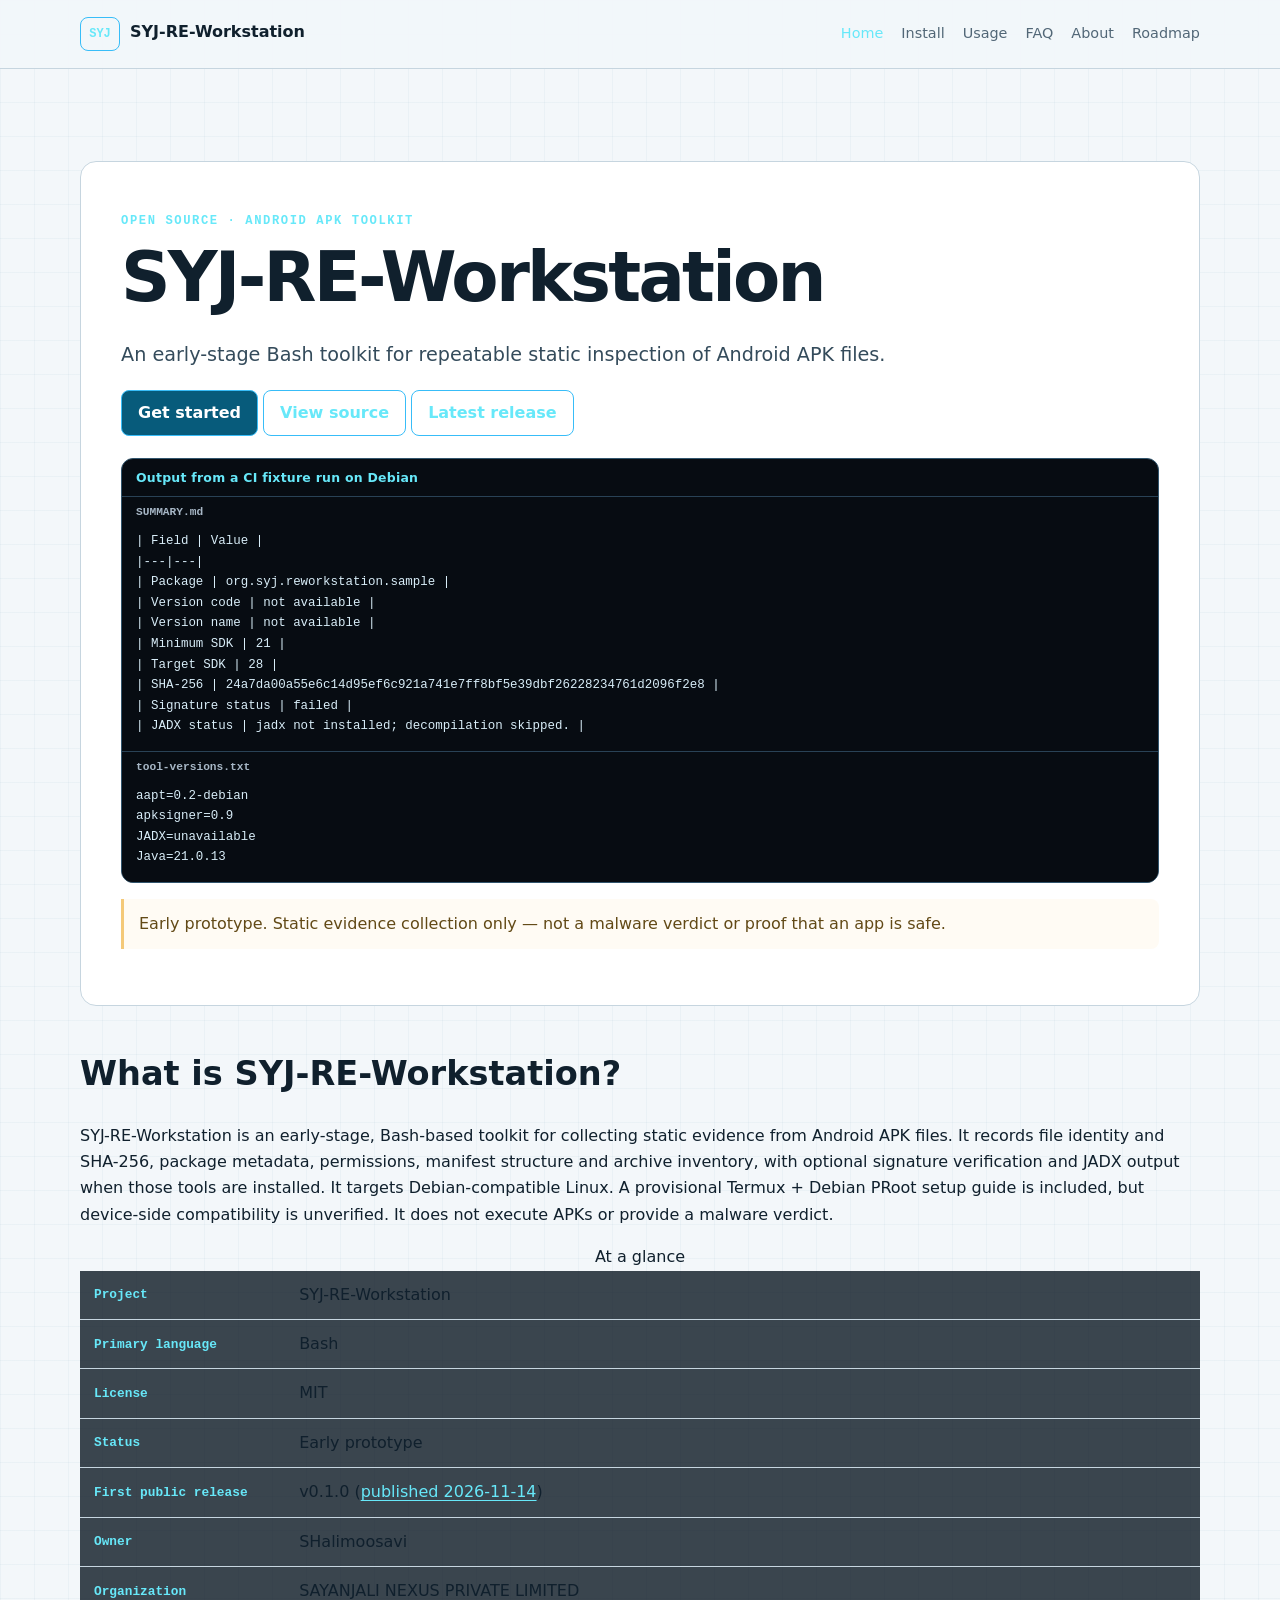
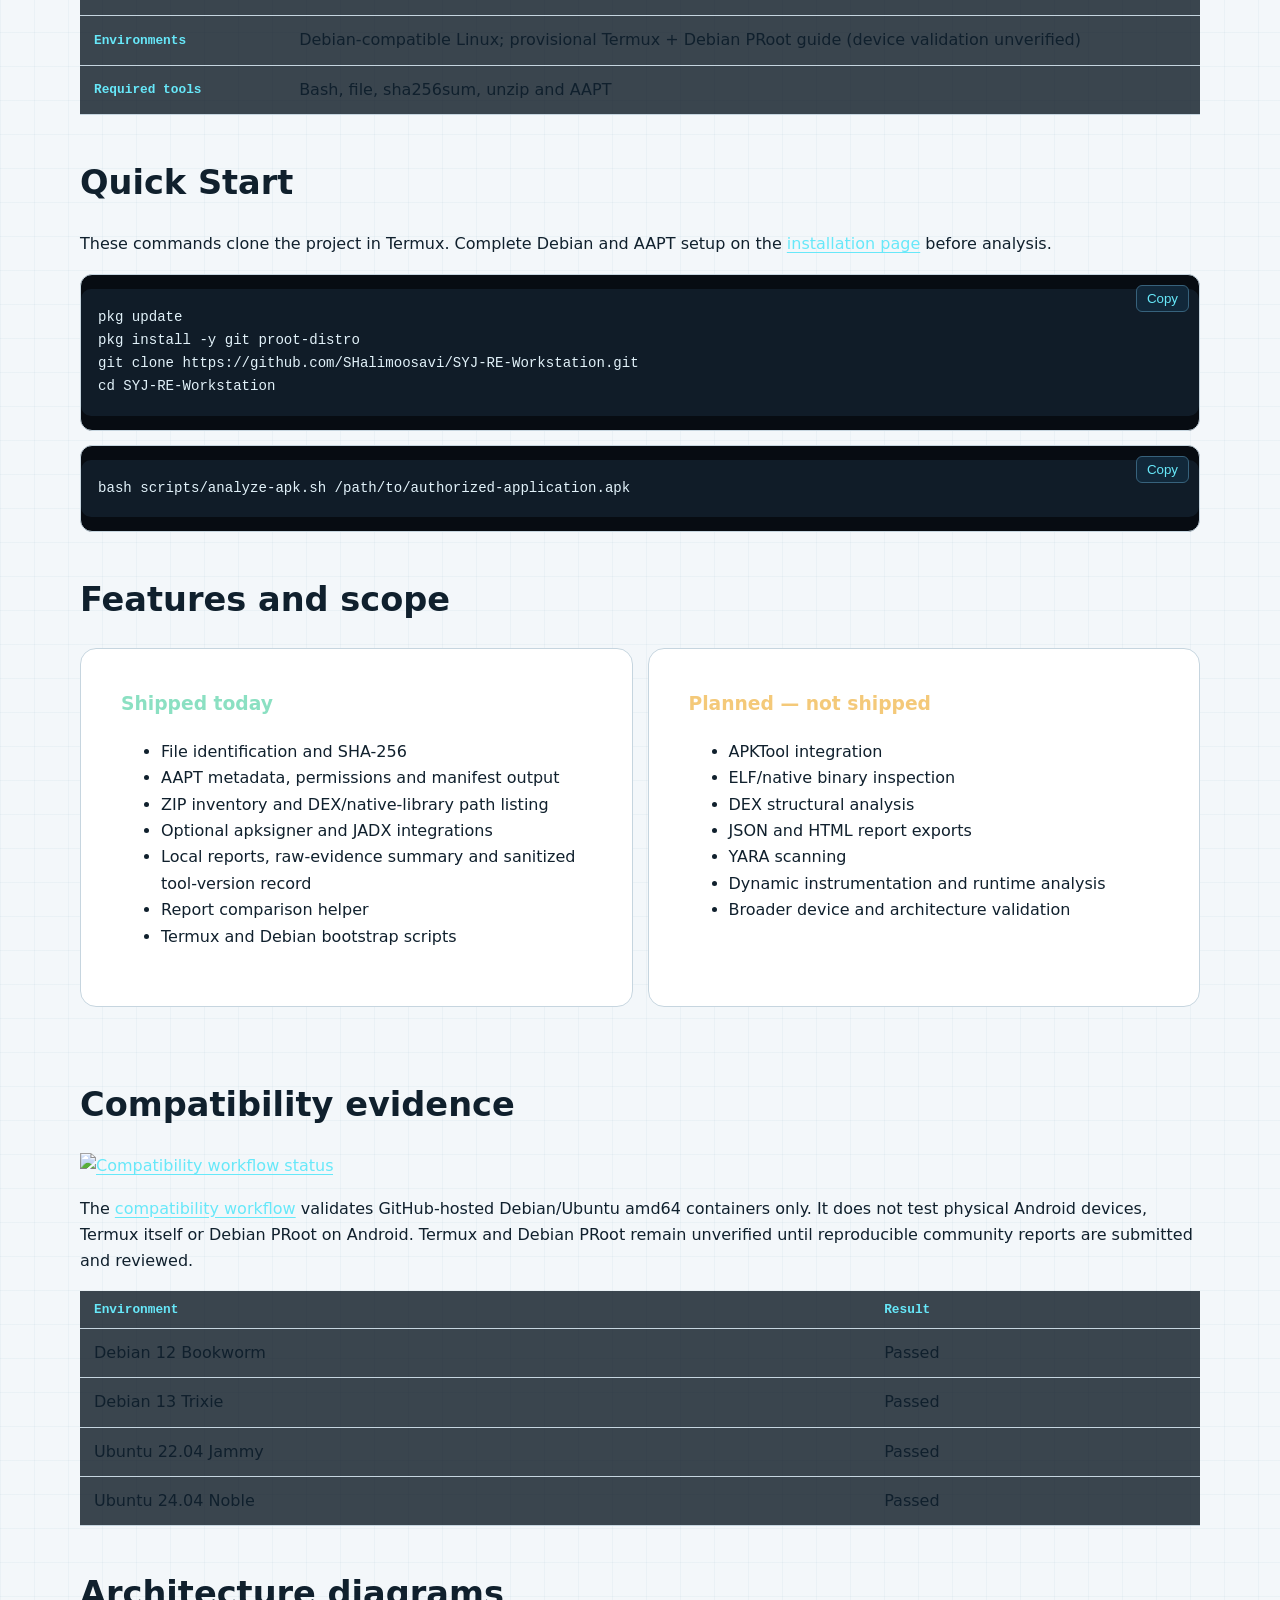
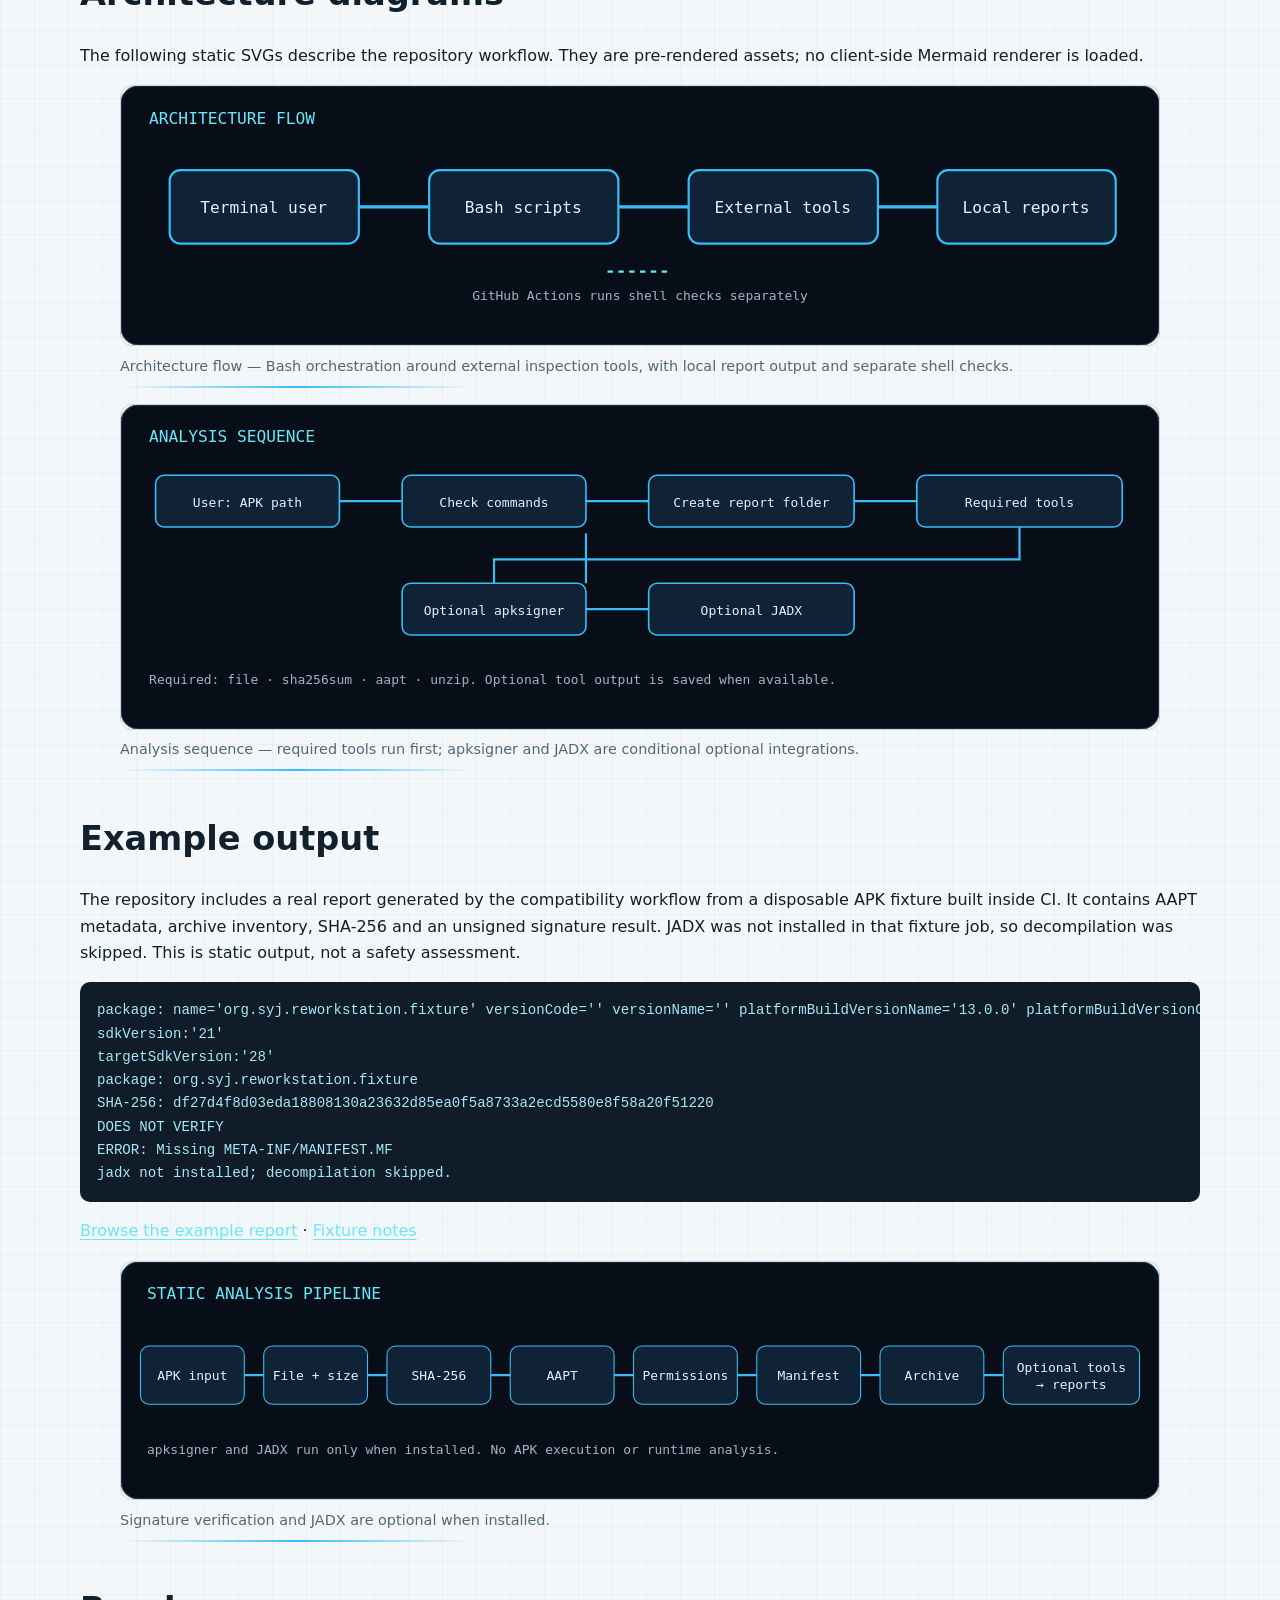
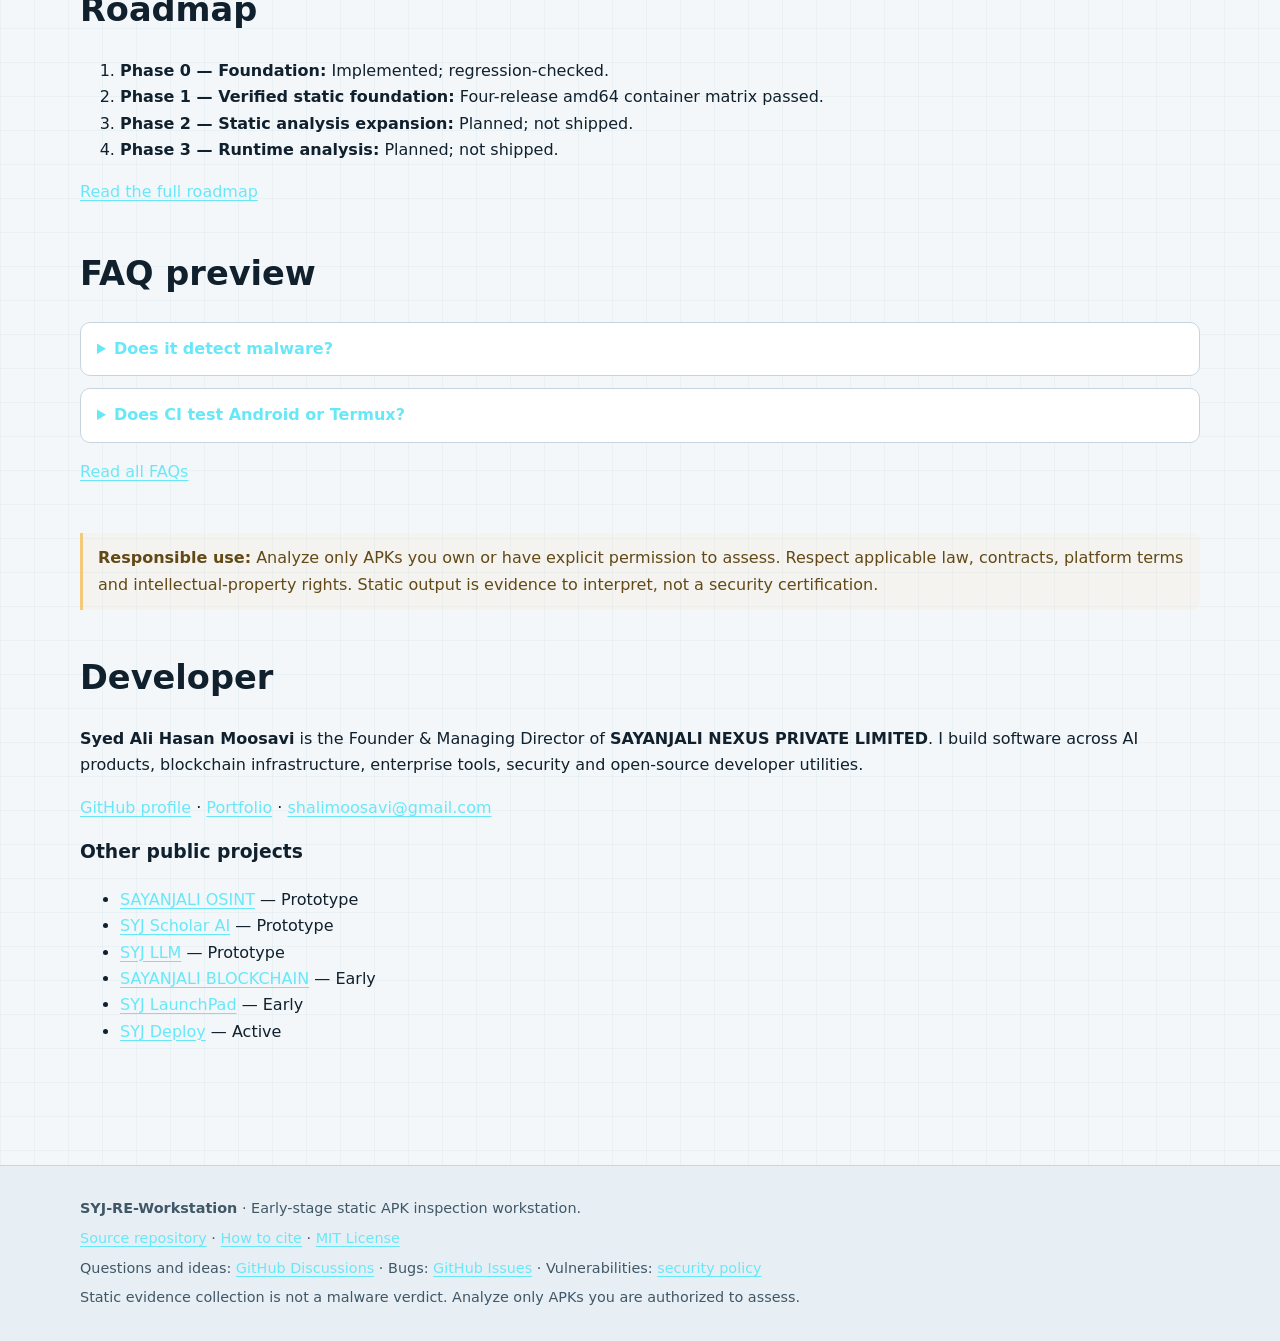
==== commit 848a4c71: "site: use semantic section for report panel" ====
--- a/site/index.html
+++ b/site/index.html
@@ -1,4 +1,4 @@
-<!DOCTYPE html><html lang="en"><head><meta charset="utf-8"><meta name="google-site-verification" content="RhRpM-kPpzv-uHKu5XET8z_0lpO1PIuzYQjgypyHrho"><meta name="viewport" content="width=device-width, initial-scale=1"><title>SYJ-RE-Workstation | Android APK Static Inspection</title><meta name="description" content="An early-stage Bash toolkit for static Android APK evidence collection. Read installation, usage, compatibility and roadmap documentation."><link rel="canonical" href="https://shalimoosavi.github.io/SYJ-RE-Workstation/"><meta property="og:type" content="website"><meta property="og:site_name" content="SYJ-RE-Workstation"><meta property="og:title" content="SYJ-RE-Workstation | Android APK Static Inspection"><meta property="og:description" content="An early-stage Bash toolkit for static Android APK evidence collection. Read installation, usage, compatibility and roadmap documentation."><meta property="og:url" content="https://shalimoosavi.github.io/SYJ-RE-Workstation/"><meta property="og:image" content="https://raw.githubusercontent.com/SHalimoosavi/SYJ-RE-Workstation/main/docs/assets/syj-re-workstation-social-preview.png"><meta property="og:image:alt" content="Illustrative SYJ-RE-Workstation social preview artwork"><meta name="twitter:card" content="summary_large_image"><meta name="twitter:title" content="SYJ-RE-Workstation | Android APK Static Inspection"><meta name="twitter:description" content="An early-stage Bash toolkit for static Android APK evidence collection. Read installation, usage, compatibility and roadmap documentation."><meta name="twitter:image" content="https://raw.githubusercontent.com/SHalimoosavi/SYJ-RE-Workstation/main/docs/assets/syj-re-workstation-social-preview.png"><meta name="twitter:image:alt" content="Illustrative SYJ-RE-Workstation social preview artwork"><meta name="theme-color" content="#080d14"><link rel="icon" href="assets/favicon.svg" type="image/svg+xml"><link rel="stylesheet" href="assets/style.css"><script defer src="assets/site.js"></script><script type="application/ld+json">{"@context":"https://schema.org","@graph":[{"@type":"WebSite","@id":"https://shalimoosavi.github.io/SYJ-RE-Workstation/#website","url":"https://shalimoosavi.github.io/SYJ-RE-Workstation/","name":"SYJ-RE-Workstation"},{"@type":"Organization","@id":"https://shalimoosavi.github.io/SYJ-RE-Workstation/#organization","name":"SAYANJALI NEXUS PRIVATE LIMITED","url":"https://github.com/SHalimoosavi"},{"@type":"Person","@id":"https://shalimoosavi.github.io/SYJ-RE-Workstation/#person","name":"Syed Ali Hasan Moosavi","url":"https://github.com/SHalimoosavi","worksFor":{"@id":"https://shalimoosavi.github.io/SYJ-RE-Workstation/#organization"}},{"@type":"SoftwareSourceCode","@id":"https://shalimoosavi.github.io/SYJ-RE-Workstation/#software","name":"SYJ-RE-Workstation","description":"Early-stage Bash toolkit for static inspection of Android APK files.","codeRepository":"https://github.com/SHalimoosavi/SYJ-RE-Workstation","programmingLanguage":"Bash","version":"0.1.0","dateModified":"2026-11-14","license":"https://spdx.org/licenses/MIT.html","author":{"@id":"https://shalimoosavi.github.io/SYJ-RE-Workstation/#person"},"publisher":{"@id":"https://shalimoosavi.github.io/SYJ-RE-Workstation/#organization"}},{"@type":"BreadcrumbList","itemListElement":[{"@type":"ListItem","position":1,"name":"Home","item":"https://shalimoosavi.github.io/SYJ-RE-Workstation/"},{"@type":"ListItem","position":2,"name":"Home","item":"https://shalimoosavi.github.io/SYJ-RE-Workstation/"}]}]}</script></head><body><a class="skip" href="#main">Skip to content</a><header><div class="wrap bar"><a class="brand" href="">SYJ-RE-Workstation</a><button type="button" class="menu" aria-expanded="false" aria-controls="nav">Menu</button><nav id="nav" aria-label="Main navigation"><a href="" aria-current="page">Home</a><a href="install/">Install</a><a href="usage/">Usage</a><a href="faq/">FAQ</a><a href="about/">About</a><a href="roadmap/">Roadmap</a></nav></div></header><main id="main" class="wrap"><section class="hero"><p class="eyebrow">OPEN SOURCE · ANDROID APK TOOLKIT</p><h1>SYJ-RE-Workstation</h1><p class="lead">An early-stage Bash toolkit for repeatable static inspection of Android APK files.</p><p><a class="btn" href="install/">Get started</a> <a class="btn alt" href="https://github.com/SHalimoosavi/SYJ-RE-Workstation">View source</a> <a class="btn alt" href="https://github.com/SHalimoosavi/SYJ-RE-Workstation/releases/latest">Latest release</a></p><div class="hero-output" role="region" aria-label="Real Debian CI fixture report excerpt">
+<!DOCTYPE html><html lang="en"><head><meta charset="utf-8"><meta name="google-site-verification" content="RhRpM-kPpzv-uHKu5XET8z_0lpO1PIuzYQjgypyHrho"><meta name="viewport" content="width=device-width, initial-scale=1"><title>SYJ-RE-Workstation | Android APK Static Inspection</title><meta name="description" content="An early-stage Bash toolkit for static Android APK evidence collection. Read installation, usage, compatibility and roadmap documentation."><link rel="canonical" href="https://shalimoosavi.github.io/SYJ-RE-Workstation/"><meta property="og:type" content="website"><meta property="og:site_name" content="SYJ-RE-Workstation"><meta property="og:title" content="SYJ-RE-Workstation | Android APK Static Inspection"><meta property="og:description" content="An early-stage Bash toolkit for static Android APK evidence collection. Read installation, usage, compatibility and roadmap documentation."><meta property="og:url" content="https://shalimoosavi.github.io/SYJ-RE-Workstation/"><meta property="og:image" content="https://raw.githubusercontent.com/SHalimoosavi/SYJ-RE-Workstation/main/docs/assets/syj-re-workstation-social-preview.png"><meta property="og:image:alt" content="Illustrative SYJ-RE-Workstation social preview artwork"><meta name="twitter:card" content="summary_large_image"><meta name="twitter:title" content="SYJ-RE-Workstation | Android APK Static Inspection"><meta name="twitter:description" content="An early-stage Bash toolkit for static Android APK evidence collection. Read installation, usage, compatibility and roadmap documentation."><meta name="twitter:image" content="https://raw.githubusercontent.com/SHalimoosavi/SYJ-RE-Workstation/main/docs/assets/syj-re-workstation-social-preview.png"><meta name="twitter:image:alt" content="Illustrative SYJ-RE-Workstation social preview artwork"><meta name="theme-color" content="#080d14"><link rel="icon" href="assets/favicon.svg" type="image/svg+xml"><link rel="stylesheet" href="assets/style.css"><script defer src="assets/site.js"></script><script type="application/ld+json">{"@context":"https://schema.org","@graph":[{"@type":"WebSite","@id":"https://shalimoosavi.github.io/SYJ-RE-Workstation/#website","url":"https://shalimoosavi.github.io/SYJ-RE-Workstation/","name":"SYJ-RE-Workstation"},{"@type":"Organization","@id":"https://shalimoosavi.github.io/SYJ-RE-Workstation/#organization","name":"SAYANJALI NEXUS PRIVATE LIMITED","url":"https://github.com/SHalimoosavi"},{"@type":"Person","@id":"https://shalimoosavi.github.io/SYJ-RE-Workstation/#person","name":"Syed Ali Hasan Moosavi","url":"https://github.com/SHalimoosavi","worksFor":{"@id":"https://shalimoosavi.github.io/SYJ-RE-Workstation/#organization"}},{"@type":"SoftwareSourceCode","@id":"https://shalimoosavi.github.io/SYJ-RE-Workstation/#software","name":"SYJ-RE-Workstation","description":"Early-stage Bash toolkit for static inspection of Android APK files.","codeRepository":"https://github.com/SHalimoosavi/SYJ-RE-Workstation","programmingLanguage":"Bash","version":"0.1.0","dateModified":"2026-11-14","license":"https://spdx.org/licenses/MIT.html","author":{"@id":"https://shalimoosavi.github.io/SYJ-RE-Workstation/#person"},"publisher":{"@id":"https://shalimoosavi.github.io/SYJ-RE-Workstation/#organization"}},{"@type":"BreadcrumbList","itemListElement":[{"@type":"ListItem","position":1,"name":"Home","item":"https://shalimoosavi.github.io/SYJ-RE-Workstation/"},{"@type":"ListItem","position":2,"name":"Home","item":"https://shalimoosavi.github.io/SYJ-RE-Workstation/"}]}]}</script></head><body><a class="skip" href="#main">Skip to content</a><header><div class="wrap bar"><a class="brand" href="">SYJ-RE-Workstation</a><button type="button" class="menu" aria-expanded="false" aria-controls="nav">Menu</button><nav id="nav" aria-label="Main navigation"><a href="" aria-current="page">Home</a><a href="install/">Install</a><a href="usage/">Usage</a><a href="faq/">FAQ</a><a href="about/">About</a><a href="roadmap/">Roadmap</a></nav></div></header><main id="main" class="wrap"><section class="hero"><p class="eyebrow">OPEN SOURCE · ANDROID APK TOOLKIT</p><h1>SYJ-RE-Workstation</h1><p class="lead">An early-stage Bash toolkit for repeatable static inspection of Android APK files.</p><p><a class="btn" href="install/">Get started</a> <a class="btn alt" href="https://github.com/SHalimoosavi/SYJ-RE-Workstation">View source</a> <a class="btn alt" href="https://github.com/SHalimoosavi/SYJ-RE-Workstation/releases/latest">Latest release</a></p><section class="hero-output" aria-label="Real Debian CI fixture report excerpt">
 <p class="term-label">Output from a CI fixture run on Debian</p>
 <div class="report-file"><span>SUMMARY.md</span><pre tabindex="0"><code>| Field | Value |
 |---|---|
@@ -14,7 +14,7 @@
 apksigner=0.9
 JADX=unavailable
 Java=21.0.13</code></pre></div>
-</div><p class="warning">Early prototype. Static evidence collection only — not a malware verdict or proof that an app is safe.</p></section><section><h2>What is SYJ-RE-Workstation?</h2><p>SYJ-RE-Workstation is an early-stage, Bash-based toolkit for collecting static evidence from Android APK files. It records file identity and SHA-256, package metadata, permissions, manifest structure and archive inventory, with optional signature verification and JADX output when those tools are installed. It targets Debian-compatible Linux. A provisional Termux + Debian PRoot setup guide is included, but device-side compatibility is unverified. It does not execute APKs or provide a malware verdict.</p><table><caption>At a glance</caption><tbody><tr><th scope="row">Project</th><td>SYJ-RE-Workstation</td></tr><tr><th scope="row">Primary language</th><td>Bash</td></tr><tr><th scope="row">License</th><td>MIT</td></tr><tr><th scope="row">Status</th><td>Early prototype</td></tr><tr><th scope="row">First public release</th><td>v0.1.0 (<a href="https://github.com/SHalimoosavi/SYJ-RE-Workstation/releases/tag/v0.1.0">published 2026-11-14</a>)</td></tr><tr><th scope="row">Owner</th><td>SHalimoosavi</td></tr><tr><th scope="row">Organization</th><td>SAYANJALI NEXUS PRIVATE LIMITED</td></tr><tr><th scope="row">Environments</th><td>Debian-compatible Linux; provisional Termux + Debian PRoot guide (device validation unverified)</td></tr><tr><th scope="row">Required tools</th><td>Bash, file, sha256sum, unzip and AAPT</td></tr></tbody></table></section><section><h2>Quick Start</h2><p>These commands clone the project in Termux. Complete Debian and AAPT setup on the <a href="install/">installation page</a> before analysis.</p><div class="code"><button type="button" data-copy="pkg update&#10;pkg install -y git proot-distro&#10;git clone https://github.com/SHalimoosavi/SYJ-RE-Workstation.git&#10;cd SYJ-RE-Workstation">Copy</button><pre>pkg update
+</section><p class="warning">Early prototype. Static evidence collection only — not a malware verdict or proof that an app is safe.</p></section><section><h2>What is SYJ-RE-Workstation?</h2><p>SYJ-RE-Workstation is an early-stage, Bash-based toolkit for collecting static evidence from Android APK files. It records file identity and SHA-256, package metadata, permissions, manifest structure and archive inventory, with optional signature verification and JADX output when those tools are installed. It targets Debian-compatible Linux. A provisional Termux + Debian PRoot setup guide is included, but device-side compatibility is unverified. It does not execute APKs or provide a malware verdict.</p><table><caption>At a glance</caption><tbody><tr><th scope="row">Project</th><td>SYJ-RE-Workstation</td></tr><tr><th scope="row">Primary language</th><td>Bash</td></tr><tr><th scope="row">License</th><td>MIT</td></tr><tr><th scope="row">Status</th><td>Early prototype</td></tr><tr><th scope="row">First public release</th><td>v0.1.0 (<a href="https://github.com/SHalimoosavi/SYJ-RE-Workstation/releases/tag/v0.1.0">published 2026-11-14</a>)</td></tr><tr><th scope="row">Owner</th><td>SHalimoosavi</td></tr><tr><th scope="row">Organization</th><td>SAYANJALI NEXUS PRIVATE LIMITED</td></tr><tr><th scope="row">Environments</th><td>Debian-compatible Linux; provisional Termux + Debian PRoot guide (device validation unverified)</td></tr><tr><th scope="row">Required tools</th><td>Bash, file, sha256sum, unzip and AAPT</td></tr></tbody></table></section><section><h2>Quick Start</h2><p>These commands clone the project in Termux. Complete Debian and AAPT setup on the <a href="install/">installation page</a> before analysis.</p><div class="code"><button type="button" data-copy="pkg update&#10;pkg install -y git proot-distro&#10;git clone https://github.com/SHalimoosavi/SYJ-RE-Workstation.git&#10;cd SYJ-RE-Workstation">Copy</button><pre>pkg update
 pkg install -y git proot-distro
 git clone https://github.com/SHalimoosavi/SYJ-RE-Workstation.git
 cd SYJ-RE-Workstation</pre></div><div class="code"><button type="button" data-copy="bash scripts/analyze-apk.sh /path/to/authorized-application.apk">Copy</button><pre>bash scripts/analyze-apk.sh /path/to/authorized-application.apk</pre></div></section><section><h2>Features and scope</h2><div class="columns"><article class="panel"><h3 class="good">Shipped today</h3><ul><li>File identification and SHA-256</li><li>AAPT metadata, permissions and manifest output</li><li>ZIP inventory and DEX/native-library path listing</li><li>Optional apksigner and JADX integrations</li><li>Local reports, raw-evidence summary and sanitized tool-version record</li><li>Report comparison helper</li><li>Termux and Debian bootstrap scripts</li></ul></article><article class="panel"><h3 class="planned">Planned — not shipped</h3><ul><li>APKTool integration</li><li>ELF/native binary inspection</li><li>DEX structural analysis</li><li>JSON and HTML report exports</li><li>YARA scanning</li><li>Dynamic instrumentation and runtime analysis</li><li>Broader device and architecture validation</li></ul></article></div></section><section><h2>Compatibility evidence</h2><p><a href="https://github.com/SHalimoosavi/SYJ-RE-Workstation/actions/workflows/compat.yml"><img alt="Compatibility workflow status" src="https://github.com/SHalimoosavi/SYJ-RE-Workstation/actions/workflows/compat.yml/badge.svg"></a></p><p>The <a href="https://github.com/SHalimoosavi/SYJ-RE-Workstation/actions/workflows/compat.yml">compatibility workflow</a> validates GitHub-hosted Debian/Ubuntu amd64 containers only. It does not test physical Android devices, Termux itself or Debian PRoot on Android. Termux and Debian PRoot remain unverified until reproducible community reports are submitted and reviewed.</p><table><thead><tr><th>Environment</th><th>Result</th></tr></thead><tbody><tr><td>Debian 12 Bookworm</td><td>Passed</td></tr><tr><td>Debian 13 Trixie</td><td>Passed</td></tr><tr><td>Ubuntu 22.04 Jammy</td><td>Passed</td></tr><tr><td>Ubuntu 24.04 Noble</td><td>Passed</td></tr></tbody></table></section><section><h2>Architecture diagrams</h2><p>The following static SVGs describe the repository workflow. They are pre-rendered assets; no client-side Mermaid renderer is loaded.</p><figure><img src="assets/architecture.svg" width="960" height="240" alt="Architecture flow: terminal user invokes Bash scripts, which call external inspection tools and write local report files; GitHub Actions runs shell checks"><figcaption>Architecture flow — Bash orchestration around external inspection tools, with local report output and separate shell checks.</figcaption></figure><figure><img src="assets/sequence.svg" width="960" height="300" alt="Sequence diagram: user supplies one APK path, analyzer checks commands and creates a report directory, invokes file, SHA-256, AAPT and unzip, optionally runs apksigner and JADX, then saves evidence and prints the report path"><figcaption>Analysis sequence — required tools run first; apksigner and JADX are conditional optional integrations.</figcaption></figure></section><section><h2>Example output</h2><p>The repository includes a real report generated by the compatibility workflow from a disposable APK fixture built inside CI. It contains AAPT metadata, archive inventory, SHA-256 and an unsigned signature result. JADX was not installed in that fixture job, so decompilation was skipped. This is static output, not a safety assessment.</p><pre><code>package: name='org.syj.reworkstation.fixture' versionCode='' versionName='' platformBuildVersionName='13.0.0' platformBuildVersionCode='33' compileSdkVersion='33' compileSdkVersionCodename='13.0.0'
--- a/site/assets/style.css
+++ b/site/assets/style.css
@@ -1,2 +1,11 @@
 :root{color-scheme:dark light;--bg:#080d14;--panel:#101b27;--text:#e8f1f8;--muted:#a7b7c6;--cyan:#67e8f9;--blue:#38bdf8;--line:#294256;--good:#8be0c2;--planned:#f4c979}*{box-sizing:border-box}html{scroll-behavior:smooth}body{margin:0;background-color:var(--bg);background-image:linear-gradient(rgba(56,189,248,.025) 1px,transparent 1px),linear-gradient(90deg,rgba(56,189,248,.025) 1px,transparent 1px),radial-gradient(circle at 85% 5%,#0d2940 0,transparent 28rem);background-size:34px 34px,34px 34px,auto;color:var(--text);font:16px/1.65 system-ui,-apple-system,BlinkMacSystemFont,"Segoe UI",sans-serif}a{color:var(--cyan);text-underline-offset:3px}a:hover{color:#fff}a:focus-visible,button:focus-visible{outline:3px solid var(--cyan);outline-offset:3px}.wrap{width:min(1120px,calc(100% - 40px));margin:auto}.skip{position:absolute;left:-9999px;top:8px;background:var(--cyan);color:#07111b;padding:8px;z-index:10}.skip:focus{left:12px}header{border-bottom:1px solid var(--line);background:rgba(8,13,20,.94)}.bar{min-height:68px;display:flex;align-items:center;justify-content:space-between;gap:18px}.brand{font-weight:800;color:var(--text);text-decoration:none}.brand:before{content:"SYJ";display:inline-grid;place-items:center;margin-right:10px;width:38px;height:32px;border:1px solid var(--blue);border-radius:8px;color:var(--cyan);font:700 12px ui-monospace,monospace}nav{display:flex;gap:18px;flex-wrap:wrap}nav a{font-size:.9rem;color:var(--muted);text-decoration:none}nav a[aria-current=page],nav a:hover{color:var(--cyan)}.menu{display:none;background:#132334;color:var(--text);border:1px solid var(--line);border-radius:8px;padding:7px 12px}.wrap#main,main.wrap{padding-block:44px 72px}.hero,.panel,.faq{border:1px solid var(--line);border-radius:16px;background:linear-gradient(145deg,rgba(19,35,52,.94),rgba(9,20,31,.9));padding:clamp(20px,4vw,40px);margin-bottom:30px}.eyebrow{color:var(--cyan);font:700 .76rem ui-monospace,monospace;letter-spacing:.13em;text-transform:uppercase}.hero h1,.heading h1{font-size:clamp(2.2rem,6vw,4.3rem);line-height:1.08;letter-spacing:-.04em;margin:.35em 0}.lead{font-size:1.2rem;color:#c6d6e2;max-width:800px}.banner{display:block;width:100%;height:auto;max-height:430px;object-fit:cover;border:1px solid #34556b;border-radius:12px;margin-top:22px}.btn{display:inline-block;padding:9px 16px;border:1px solid var(--blue);border-radius:8px;background:#075b7b;color:#fff;text-decoration:none;font-weight:700}.btn.alt{background:transparent;color:var(--cyan)}.warning{border-left:3px solid var(--planned);padding:12px 15px;background:rgba(244,201,121,.08);color:#f0dfbd;border-radius:0 8px 8px 0}.eyebrow+h1{margin-top:8px}section{margin:48px 0}h2{font-size:clamp(1.5rem,3vw,2.1rem);line-height:1.2}h3{margin-top:0}.facts{display:grid;grid-template-columns:repeat(3,1fr);gap:12px;margin-top:22px}.facts>div{padding:15px;border:1px solid var(--line);border-radius:11px;background:var(--panel)}small{display:block;color:var(--muted)}.facts b{display:block}.columns{display:grid;grid-template-columns:1fr 1fr;gap:15px}.good{color:var(--good)}.planned{color:var(--planned)}.code{position:relative;background:#070c12;border:1px solid var(--line);border-radius:12px;margin:14px 0;overflow:hidden}.code button{position:absolute;right:10px;top:10px;background:#11283a;color:var(--cyan);border:1px solid #37627c;border-radius:6px;padding:5px 10px;cursor:pointer}.code pre,pre{overflow:auto;padding:17px;background:#070c12;color:#d8edf8;font: .88rem/1.65 ui-monospace,SFMono-Regular,Consolas,monospace;border-radius:10px}code{font-family:ui-monospace,monospace;color:#a5e9f6}table{border-collapse:collapse;width:100%;margin:16px 0;background:rgba(12,24,36,.8)}th,td{text-align:left;padding:11px 14px;border-bottom:1px solid var(--line)}th{color:var(--cyan);font:700 .8rem ui-monospace,monospace}figure img{width:100%;height:auto;border:1px solid var(--line);border-radius:12px}figcaption,footer{color:var(--muted);font-size:.9rem}.faq{padding:18px 22px;margin:14px 0}.faq h2{font-size:1.18rem;margin:0 0 8px}.faq p{margin:0;color:#c8d6e0}details{background:var(--panel);border:1px solid var(--line);padding:13px 16px;border-radius:10px;margin:12px 0}summary{cursor:pointer;color:var(--cyan);font-weight:700}footer{border-top:1px solid var(--line);background:#070b11;padding:25px 0}footer p{margin:6px 0}@media(max-width:760px){.facts{grid-template-columns:1fr 1fr}.columns{grid-template-columns:1fr}.menu{display:block}nav{display:none;position:absolute;top:68px;left:0;right:0;padding:15px 22px;background:#09121d;z-index:4;flex-direction:column}nav.open{display:flex}}@media(max-width:480px){.wrap{width:calc(100% - 28px)}.facts{grid-template-columns:1fr}.hero{padding:20px}}@media(prefers-reduced-motion:reduce){*,*::before,*::after{scroll-behavior:auto!important;animation:none!important;transition:none!important}}@media(prefers-color-scheme:light){:root{--bg:#f3f7fa;--panel:#fff;--text:#10202d;--muted:#526777;--line:#c6d5df}body{background-color:var(--bg);background-image:linear-gradient(rgba(0,90,130,.035) 1px,transparent 1px),linear-gradient(90deg,rgba(0,90,130,.035) 1px,transparent 1px)}header{background:rgba(243,247,250,.96)}.hero,.panel,.faq,.facts>div{background:#fff}.lead{color:#344b5b}.warning{color:#624916}.code pre,pre{background:#101c28;color:#e2f2fa}footer{background:#e7eff4;color:#405767}}
-.terminal-demo{border:1px solid #31556d;border-radius:12px;background:#070c12;overflow:hidden;margin:18px 0}.term-label{margin:0;padding:9px 15px;color:#67e8f9;border-bottom:1px solid #294256;font:700 .75rem ui-monospace,monospace;letter-spacing:.12em}.terminal-demo pre{margin:0;white-space:pre-wrap}.terminal-demo code{display:block;overflow:hidden;max-width:100%;animation:type-reveal 3.2s steps(62,end) both}.hero{animation:fade-rise .65s ease both}section{animation:fade-rise .55s ease both}figure{position:relative}figure:after{content:"";display:block;height:2px;width:34%;margin-top:7px;background:linear-gradient(90deg,transparent,#38bdf8,transparent);animation:flow-line 6s linear infinite}@keyframes fade-rise{from{opacity:0;transform:translateY(9px)}to{opacity:1;transform:translateY(0)}}@keyframes type-reveal{from{max-height:0}to{max-height:220px}}@keyframes flow-line{from{transform:translateX(0)}to{transform:translateX(190%)}}@media(prefers-reduced-motion:reduce){.terminal-demo code{animation:none}figure:after{animation:none}}+.terminal-demo{border:1px solid #31556d;border-radius:12px;background:#070c12;overflow:hidden;margin:18px 0}.term-label{margin:0;padding:9px 15px;color:#67e8f9;border-bottom:1px solid #294256;font:700 .75rem ui-monospace,monospace;letter-spacing:.12em}.terminal-demo pre{margin:0;white-space:pre-wrap}.terminal-demo code{display:block;overflow:hidden;max-width:100%;animation:type-reveal 3.2s steps(62,end) both}.hero{animation:fade-rise .65s ease both}section{animation:fade-rise .55s ease both}figure{position:relative}figure:after{content:"";display:block;height:2px;width:34%;margin-top:7px;background:linear-gradient(90deg,transparent,#38bdf8,transparent);animation:flow-line 6s linear infinite}@keyframes fade-rise{from{opacity:0;transform:translateY(9px)}to{opacity:1;transform:translateY(0)}}@keyframes type-reveal{from{max-height:0}to{max-height:220px}}@keyframes flow-line{from{transform:translateX(0)}to{transform:translateX(190%)}}@media(prefers-reduced-motion:reduce){.terminal-demo code{animation:none}figure:after{animation:none}}
+/* Homepage CI report excerpt: keep long evidence lines inside their own scroll region. */
+.hero-output{min-width:0;max-width:100%;margin:22px 0 4px;border:1px solid #31556d;border-radius:12px;background:#070c12;overflow:hidden}
+.hero-output>.term-label{padding:10px 14px;color:#67e8f9;border-bottom:1px solid #294256;font:700 .78rem/1.4 system-ui,-apple-system,"Segoe UI",sans-serif;letter-spacing:.02em}
+.hero-output .report-file{min-width:0}
+.hero-output .report-file+.report-file{border-top:1px solid #294256}
+.hero-output .report-file>span{display:block;padding:8px 14px 0;color:#a7b7c6;font:700 .7rem/1.4 ui-monospace,SFMono-Regular,Consolas,monospace}
+.hero-output pre{display:block;width:100%;max-width:100%;min-width:0;margin:0;padding:10px 14px 14px;overflow-x:auto;overflow-y:hidden;white-space:pre;overscroll-behavior-x:contain;-webkit-overflow-scrolling:touch;border-radius:0;background:#070c12}
+.hero-output code{display:block;min-width:max-content;color:#d8edf8;font:.78rem/1.65 ui-monospace,SFMono-Regular,Consolas,monospace}
+@media(max-width:480px){.hero .eyebrow{white-space:nowrap;font-size:.58rem;letter-spacing:.035em}}
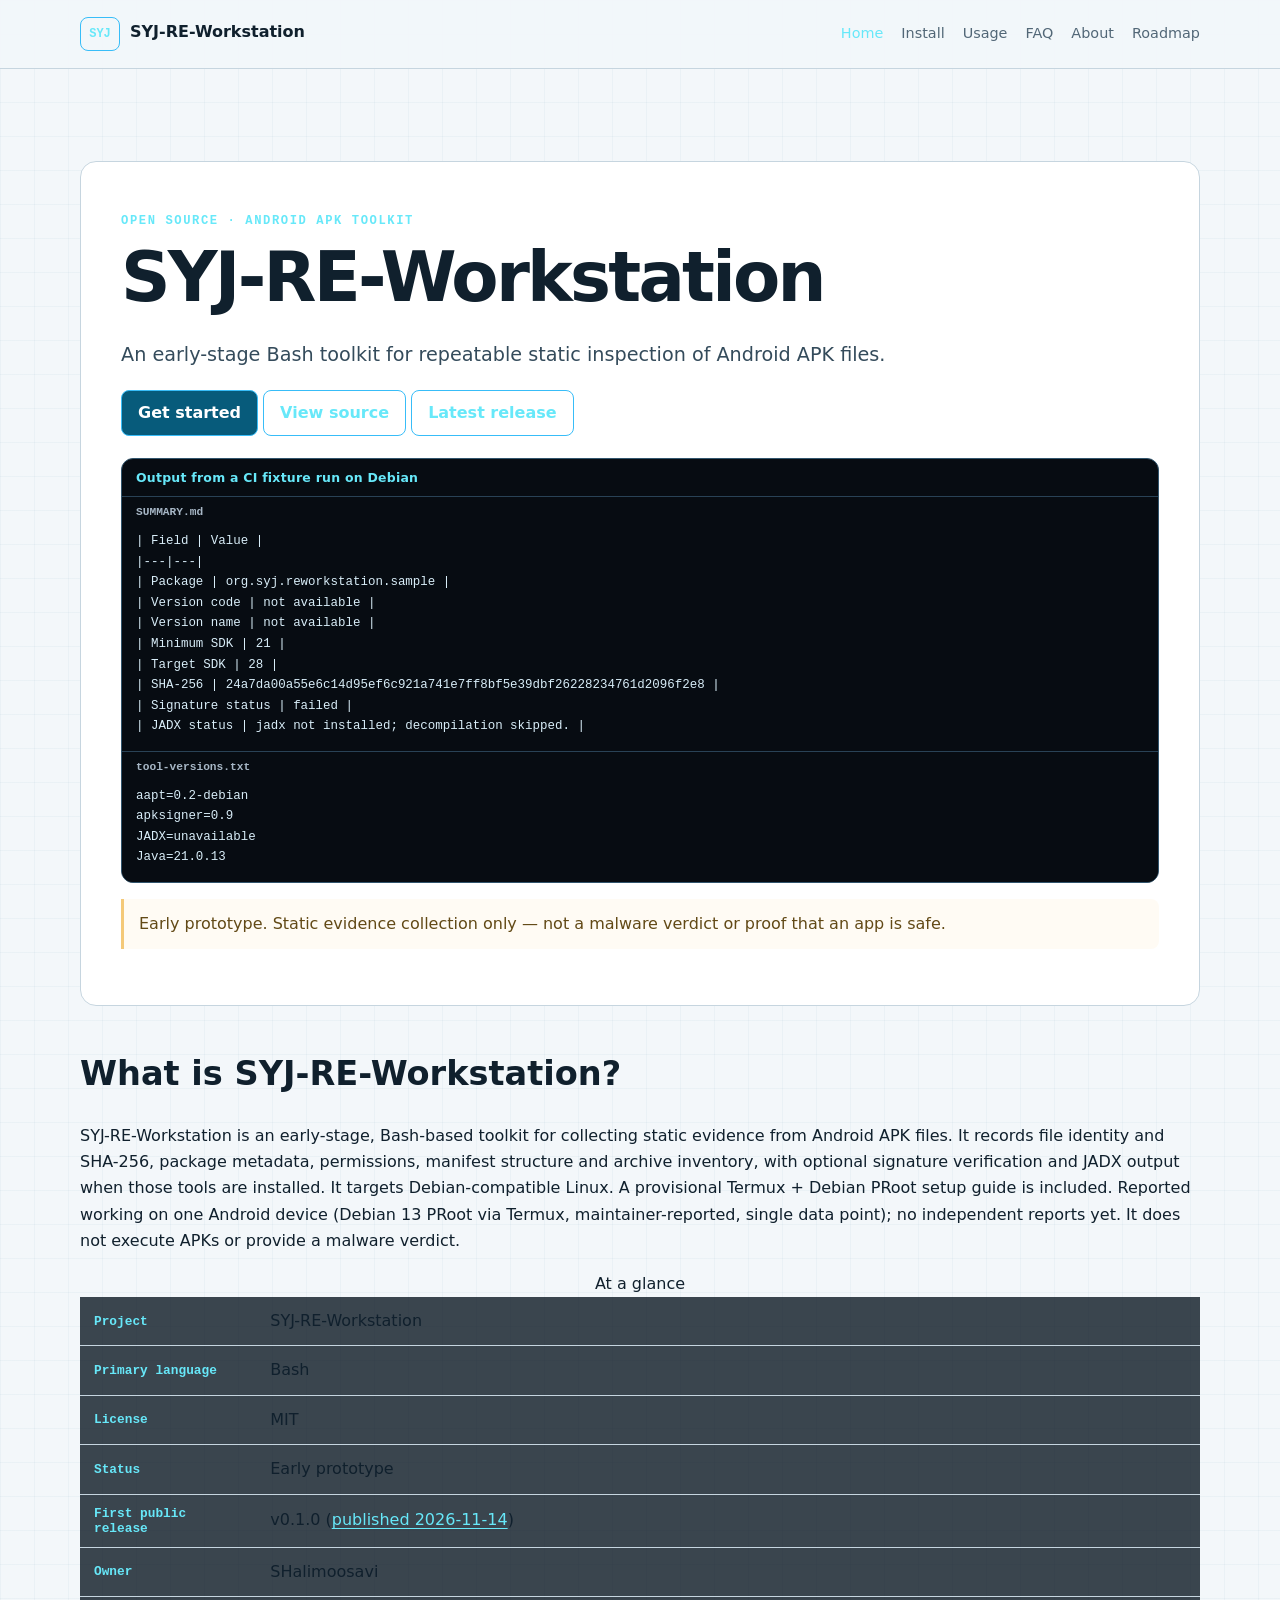
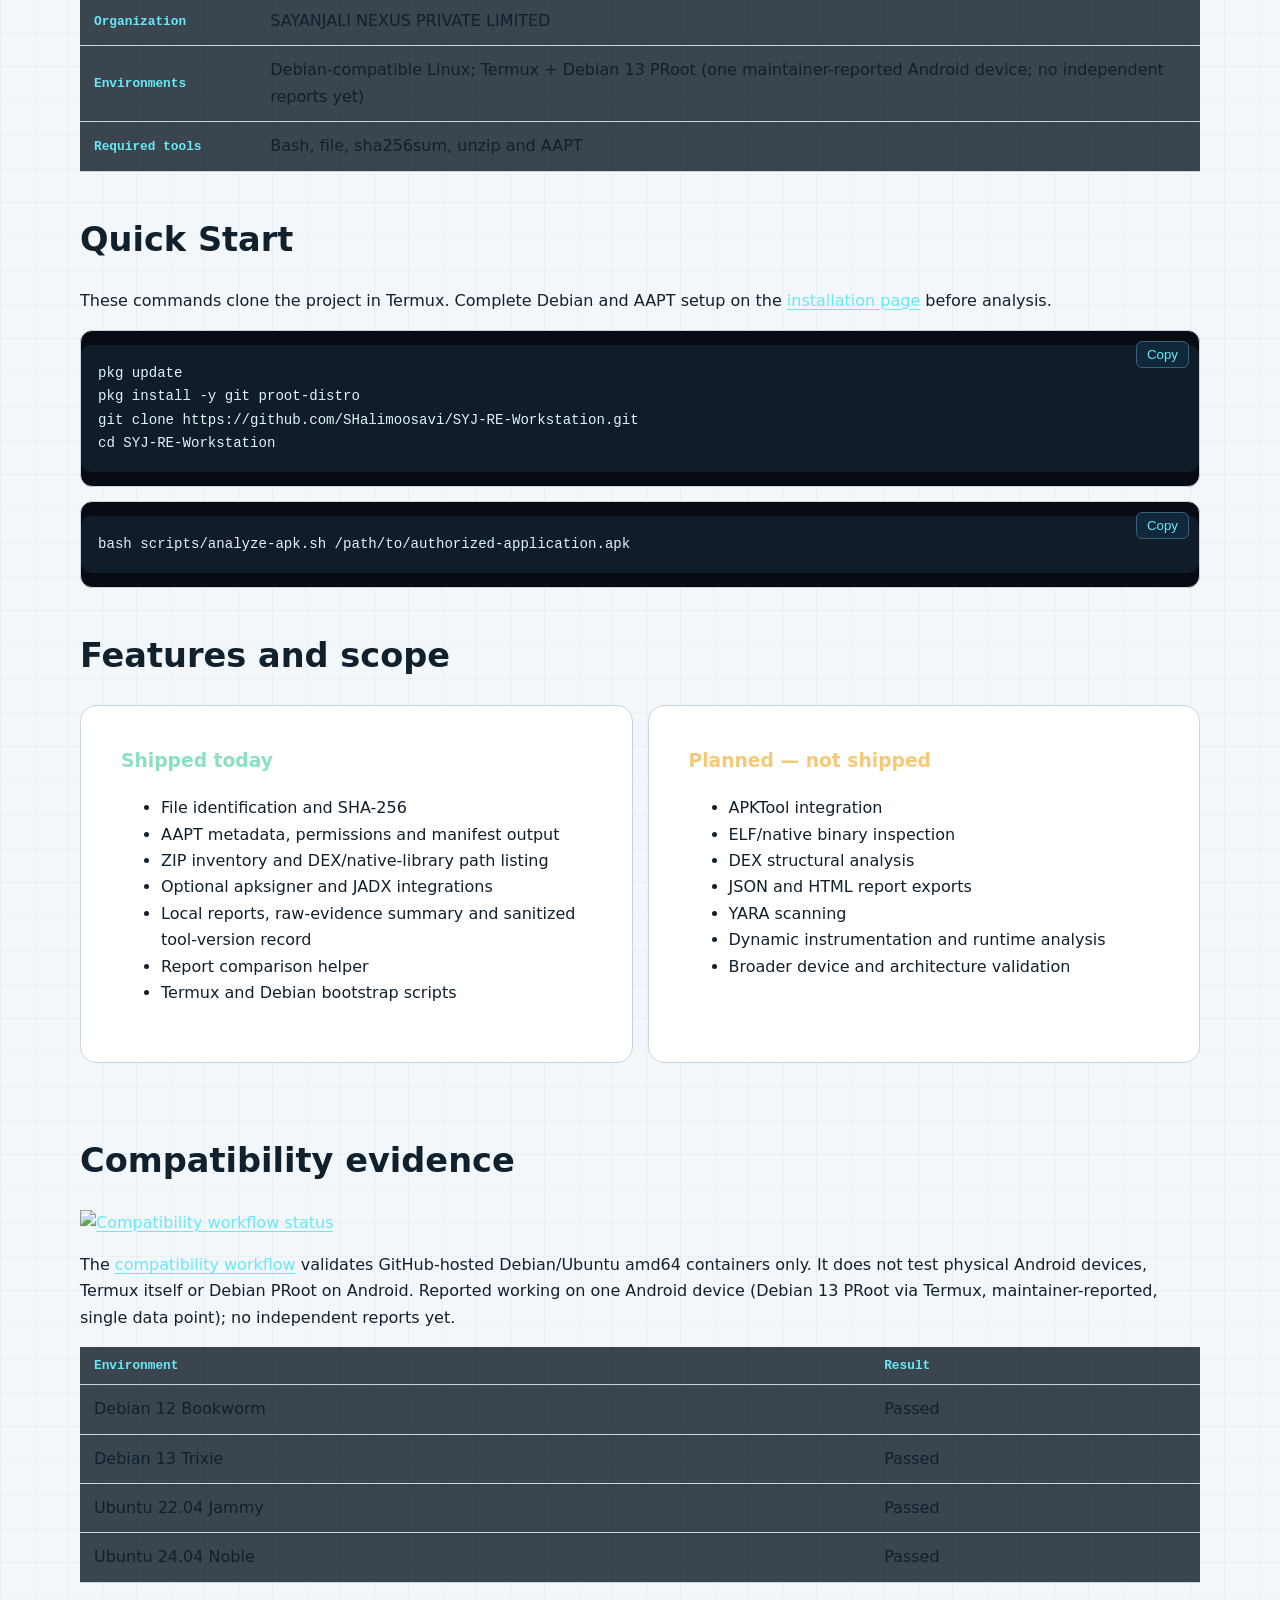
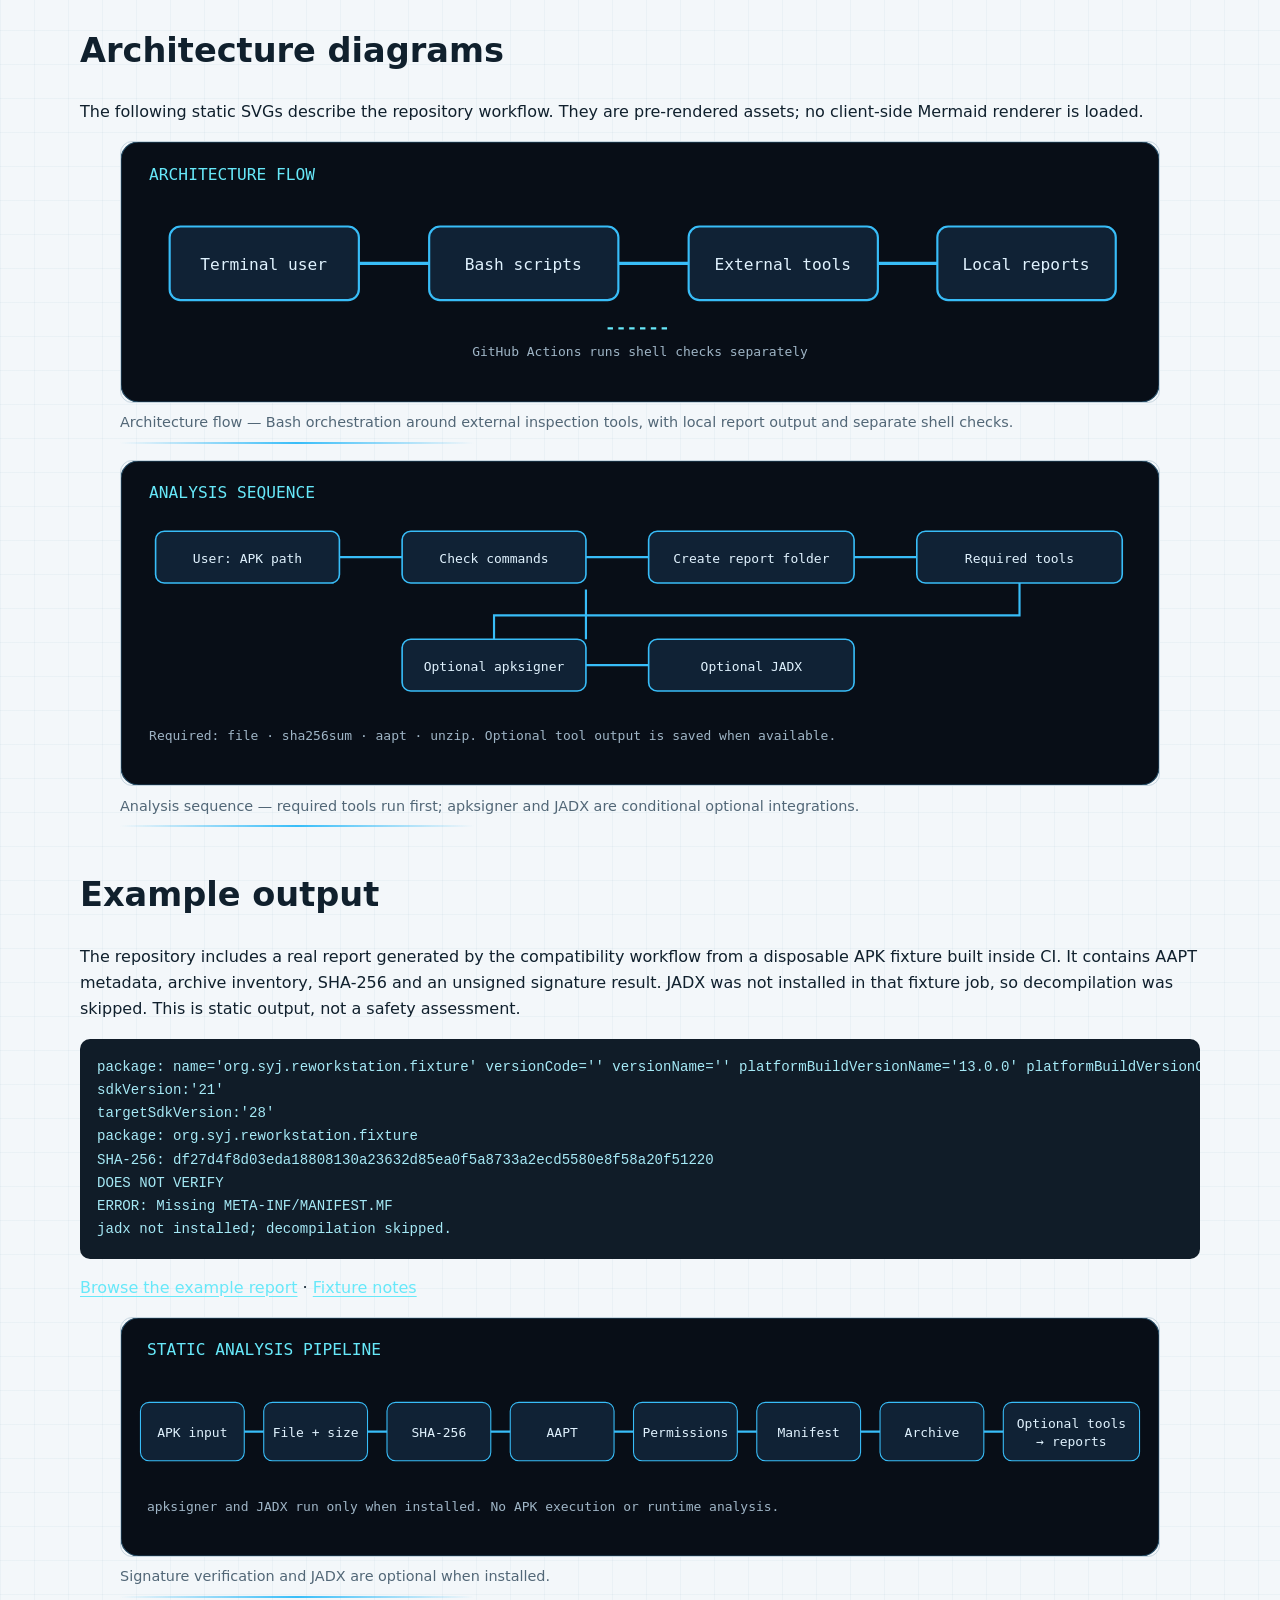
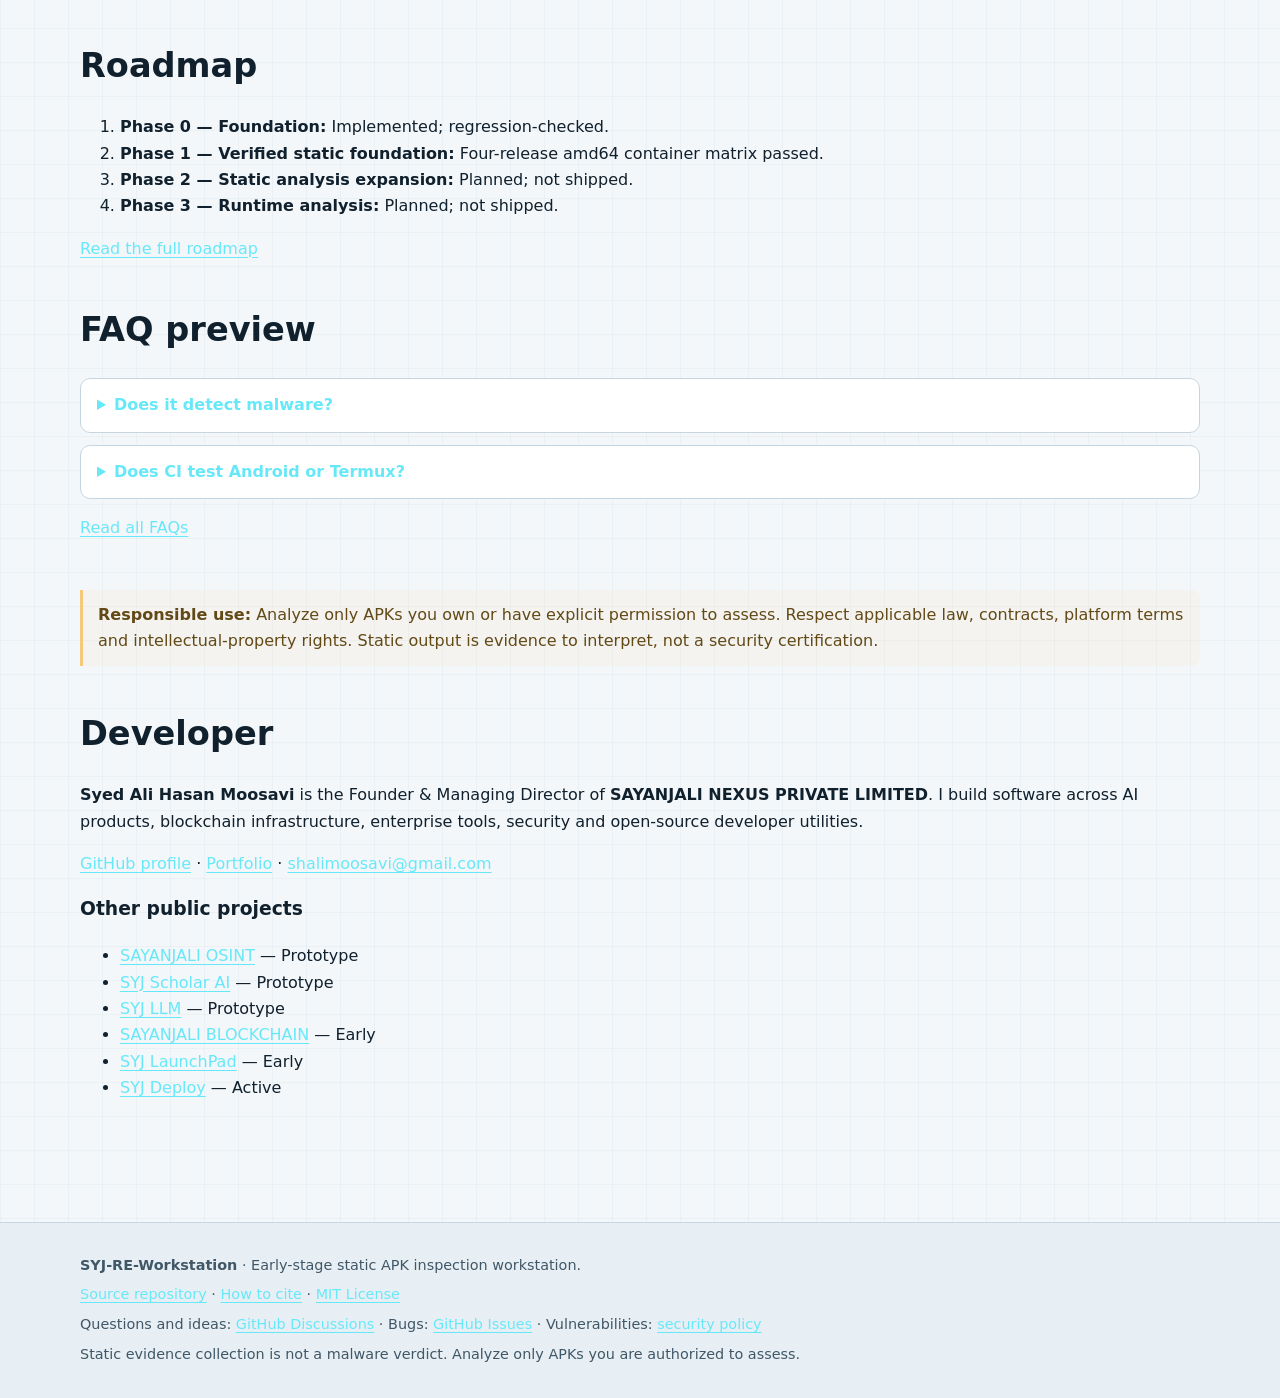
==== commit 3a589eeb: "docs: record maintainer Android test report" ====
--- a/site/index.html
+++ b/site/index.html
@@ -14,10 +14,10 @@
 apksigner=0.9
 JADX=unavailable
 Java=21.0.13</code></pre></div>
-</section><p class="warning">Early prototype. Static evidence collection only — not a malware verdict or proof that an app is safe.</p></section><section><h2>What is SYJ-RE-Workstation?</h2><p>SYJ-RE-Workstation is an early-stage, Bash-based toolkit for collecting static evidence from Android APK files. It records file identity and SHA-256, package metadata, permissions, manifest structure and archive inventory, with optional signature verification and JADX output when those tools are installed. It targets Debian-compatible Linux. A provisional Termux + Debian PRoot setup guide is included, but device-side compatibility is unverified. It does not execute APKs or provide a malware verdict.</p><table><caption>At a glance</caption><tbody><tr><th scope="row">Project</th><td>SYJ-RE-Workstation</td></tr><tr><th scope="row">Primary language</th><td>Bash</td></tr><tr><th scope="row">License</th><td>MIT</td></tr><tr><th scope="row">Status</th><td>Early prototype</td></tr><tr><th scope="row">First public release</th><td>v0.1.0 (<a href="https://github.com/SHalimoosavi/SYJ-RE-Workstation/releases/tag/v0.1.0">published 2026-11-14</a>)</td></tr><tr><th scope="row">Owner</th><td>SHalimoosavi</td></tr><tr><th scope="row">Organization</th><td>SAYANJALI NEXUS PRIVATE LIMITED</td></tr><tr><th scope="row">Environments</th><td>Debian-compatible Linux; provisional Termux + Debian PRoot guide (device validation unverified)</td></tr><tr><th scope="row">Required tools</th><td>Bash, file, sha256sum, unzip and AAPT</td></tr></tbody></table></section><section><h2>Quick Start</h2><p>These commands clone the project in Termux. Complete Debian and AAPT setup on the <a href="install/">installation page</a> before analysis.</p><div class="code"><button type="button" data-copy="pkg update&#10;pkg install -y git proot-distro&#10;git clone https://github.com/SHalimoosavi/SYJ-RE-Workstation.git&#10;cd SYJ-RE-Workstation">Copy</button><pre>pkg update
+</section><p class="warning">Early prototype. Static evidence collection only — not a malware verdict or proof that an app is safe.</p></section><section><h2>What is SYJ-RE-Workstation?</h2><p>SYJ-RE-Workstation is an early-stage, Bash-based toolkit for collecting static evidence from Android APK files. It records file identity and SHA-256, package metadata, permissions, manifest structure and archive inventory, with optional signature verification and JADX output when those tools are installed. It targets Debian-compatible Linux. A provisional Termux + Debian PRoot setup guide is included. Reported working on one Android device (Debian 13 PRoot via Termux, maintainer-reported, single data point); no independent reports yet. It does not execute APKs or provide a malware verdict.</p><table><caption>At a glance</caption><tbody><tr><th scope="row">Project</th><td>SYJ-RE-Workstation</td></tr><tr><th scope="row">Primary language</th><td>Bash</td></tr><tr><th scope="row">License</th><td>MIT</td></tr><tr><th scope="row">Status</th><td>Early prototype</td></tr><tr><th scope="row">First public release</th><td>v0.1.0 (<a href="https://github.com/SHalimoosavi/SYJ-RE-Workstation/releases/tag/v0.1.0">published 2026-11-14</a>)</td></tr><tr><th scope="row">Owner</th><td>SHalimoosavi</td></tr><tr><th scope="row">Organization</th><td>SAYANJALI NEXUS PRIVATE LIMITED</td></tr><tr><th scope="row">Environments</th><td>Debian-compatible Linux; Termux + Debian 13 PRoot (one maintainer-reported Android device; no independent reports yet)</td></tr><tr><th scope="row">Required tools</th><td>Bash, file, sha256sum, unzip and AAPT</td></tr></tbody></table></section><section><h2>Quick Start</h2><p>These commands clone the project in Termux. Complete Debian and AAPT setup on the <a href="install/">installation page</a> before analysis.</p><div class="code"><button type="button" data-copy="pkg update&#10;pkg install -y git proot-distro&#10;git clone https://github.com/SHalimoosavi/SYJ-RE-Workstation.git&#10;cd SYJ-RE-Workstation">Copy</button><pre>pkg update
 pkg install -y git proot-distro
 git clone https://github.com/SHalimoosavi/SYJ-RE-Workstation.git
-cd SYJ-RE-Workstation</pre></div><div class="code"><button type="button" data-copy="bash scripts/analyze-apk.sh /path/to/authorized-application.apk">Copy</button><pre>bash scripts/analyze-apk.sh /path/to/authorized-application.apk</pre></div></section><section><h2>Features and scope</h2><div class="columns"><article class="panel"><h3 class="good">Shipped today</h3><ul><li>File identification and SHA-256</li><li>AAPT metadata, permissions and manifest output</li><li>ZIP inventory and DEX/native-library path listing</li><li>Optional apksigner and JADX integrations</li><li>Local reports, raw-evidence summary and sanitized tool-version record</li><li>Report comparison helper</li><li>Termux and Debian bootstrap scripts</li></ul></article><article class="panel"><h3 class="planned">Planned — not shipped</h3><ul><li>APKTool integration</li><li>ELF/native binary inspection</li><li>DEX structural analysis</li><li>JSON and HTML report exports</li><li>YARA scanning</li><li>Dynamic instrumentation and runtime analysis</li><li>Broader device and architecture validation</li></ul></article></div></section><section><h2>Compatibility evidence</h2><p><a href="https://github.com/SHalimoosavi/SYJ-RE-Workstation/actions/workflows/compat.yml"><img alt="Compatibility workflow status" src="https://github.com/SHalimoosavi/SYJ-RE-Workstation/actions/workflows/compat.yml/badge.svg"></a></p><p>The <a href="https://github.com/SHalimoosavi/SYJ-RE-Workstation/actions/workflows/compat.yml">compatibility workflow</a> validates GitHub-hosted Debian/Ubuntu amd64 containers only. It does not test physical Android devices, Termux itself or Debian PRoot on Android. Termux and Debian PRoot remain unverified until reproducible community reports are submitted and reviewed.</p><table><thead><tr><th>Environment</th><th>Result</th></tr></thead><tbody><tr><td>Debian 12 Bookworm</td><td>Passed</td></tr><tr><td>Debian 13 Trixie</td><td>Passed</td></tr><tr><td>Ubuntu 22.04 Jammy</td><td>Passed</td></tr><tr><td>Ubuntu 24.04 Noble</td><td>Passed</td></tr></tbody></table></section><section><h2>Architecture diagrams</h2><p>The following static SVGs describe the repository workflow. They are pre-rendered assets; no client-side Mermaid renderer is loaded.</p><figure><img src="assets/architecture.svg" width="960" height="240" alt="Architecture flow: terminal user invokes Bash scripts, which call external inspection tools and write local report files; GitHub Actions runs shell checks"><figcaption>Architecture flow — Bash orchestration around external inspection tools, with local report output and separate shell checks.</figcaption></figure><figure><img src="assets/sequence.svg" width="960" height="300" alt="Sequence diagram: user supplies one APK path, analyzer checks commands and creates a report directory, invokes file, SHA-256, AAPT and unzip, optionally runs apksigner and JADX, then saves evidence and prints the report path"><figcaption>Analysis sequence — required tools run first; apksigner and JADX are conditional optional integrations.</figcaption></figure></section><section><h2>Example output</h2><p>The repository includes a real report generated by the compatibility workflow from a disposable APK fixture built inside CI. It contains AAPT metadata, archive inventory, SHA-256 and an unsigned signature result. JADX was not installed in that fixture job, so decompilation was skipped. This is static output, not a safety assessment.</p><pre><code>package: name='org.syj.reworkstation.fixture' versionCode='' versionName='' platformBuildVersionName='13.0.0' platformBuildVersionCode='33' compileSdkVersion='33' compileSdkVersionCodename='13.0.0'
+cd SYJ-RE-Workstation</pre></div><div class="code"><button type="button" data-copy="bash scripts/analyze-apk.sh /path/to/authorized-application.apk">Copy</button><pre>bash scripts/analyze-apk.sh /path/to/authorized-application.apk</pre></div></section><section><h2>Features and scope</h2><div class="columns"><article class="panel"><h3 class="good">Shipped today</h3><ul><li>File identification and SHA-256</li><li>AAPT metadata, permissions and manifest output</li><li>ZIP inventory and DEX/native-library path listing</li><li>Optional apksigner and JADX integrations</li><li>Local reports, raw-evidence summary and sanitized tool-version record</li><li>Report comparison helper</li><li>Termux and Debian bootstrap scripts</li></ul></article><article class="panel"><h3 class="planned">Planned — not shipped</h3><ul><li>APKTool integration</li><li>ELF/native binary inspection</li><li>DEX structural analysis</li><li>JSON and HTML report exports</li><li>YARA scanning</li><li>Dynamic instrumentation and runtime analysis</li><li>Broader device and architecture validation</li></ul></article></div></section><section><h2>Compatibility evidence</h2><p><a href="https://github.com/SHalimoosavi/SYJ-RE-Workstation/actions/workflows/compat.yml"><img alt="Compatibility workflow status" src="https://github.com/SHalimoosavi/SYJ-RE-Workstation/actions/workflows/compat.yml/badge.svg"></a></p><p>The <a href="https://github.com/SHalimoosavi/SYJ-RE-Workstation/actions/workflows/compat.yml">compatibility workflow</a> validates GitHub-hosted Debian/Ubuntu amd64 containers only. It does not test physical Android devices, Termux itself or Debian PRoot on Android. Reported working on one Android device (Debian 13 PRoot via Termux, maintainer-reported, single data point); no independent reports yet.</p><table><thead><tr><th>Environment</th><th>Result</th></tr></thead><tbody><tr><td>Debian 12 Bookworm</td><td>Passed</td></tr><tr><td>Debian 13 Trixie</td><td>Passed</td></tr><tr><td>Ubuntu 22.04 Jammy</td><td>Passed</td></tr><tr><td>Ubuntu 24.04 Noble</td><td>Passed</td></tr></tbody></table></section><section><h2>Architecture diagrams</h2><p>The following static SVGs describe the repository workflow. They are pre-rendered assets; no client-side Mermaid renderer is loaded.</p><figure><img src="assets/architecture.svg" width="960" height="240" alt="Architecture flow: terminal user invokes Bash scripts, which call external inspection tools and write local report files; GitHub Actions runs shell checks"><figcaption>Architecture flow — Bash orchestration around external inspection tools, with local report output and separate shell checks.</figcaption></figure><figure><img src="assets/sequence.svg" width="960" height="300" alt="Sequence diagram: user supplies one APK path, analyzer checks commands and creates a report directory, invokes file, SHA-256, AAPT and unzip, optionally runs apksigner and JADX, then saves evidence and prints the report path"><figcaption>Analysis sequence — required tools run first; apksigner and JADX are conditional optional integrations.</figcaption></figure></section><section><h2>Example output</h2><p>The repository includes a real report generated by the compatibility workflow from a disposable APK fixture built inside CI. It contains AAPT metadata, archive inventory, SHA-256 and an unsigned signature result. JADX was not installed in that fixture job, so decompilation was skipped. This is static output, not a safety assessment.</p><pre><code>package: name='org.syj.reworkstation.fixture' versionCode='' versionName='' platformBuildVersionName='13.0.0' platformBuildVersionCode='33' compileSdkVersion='33' compileSdkVersionCodename='13.0.0'
 sdkVersion:'21'
 targetSdkVersion:'28'
 package: org.syj.reworkstation.fixture
